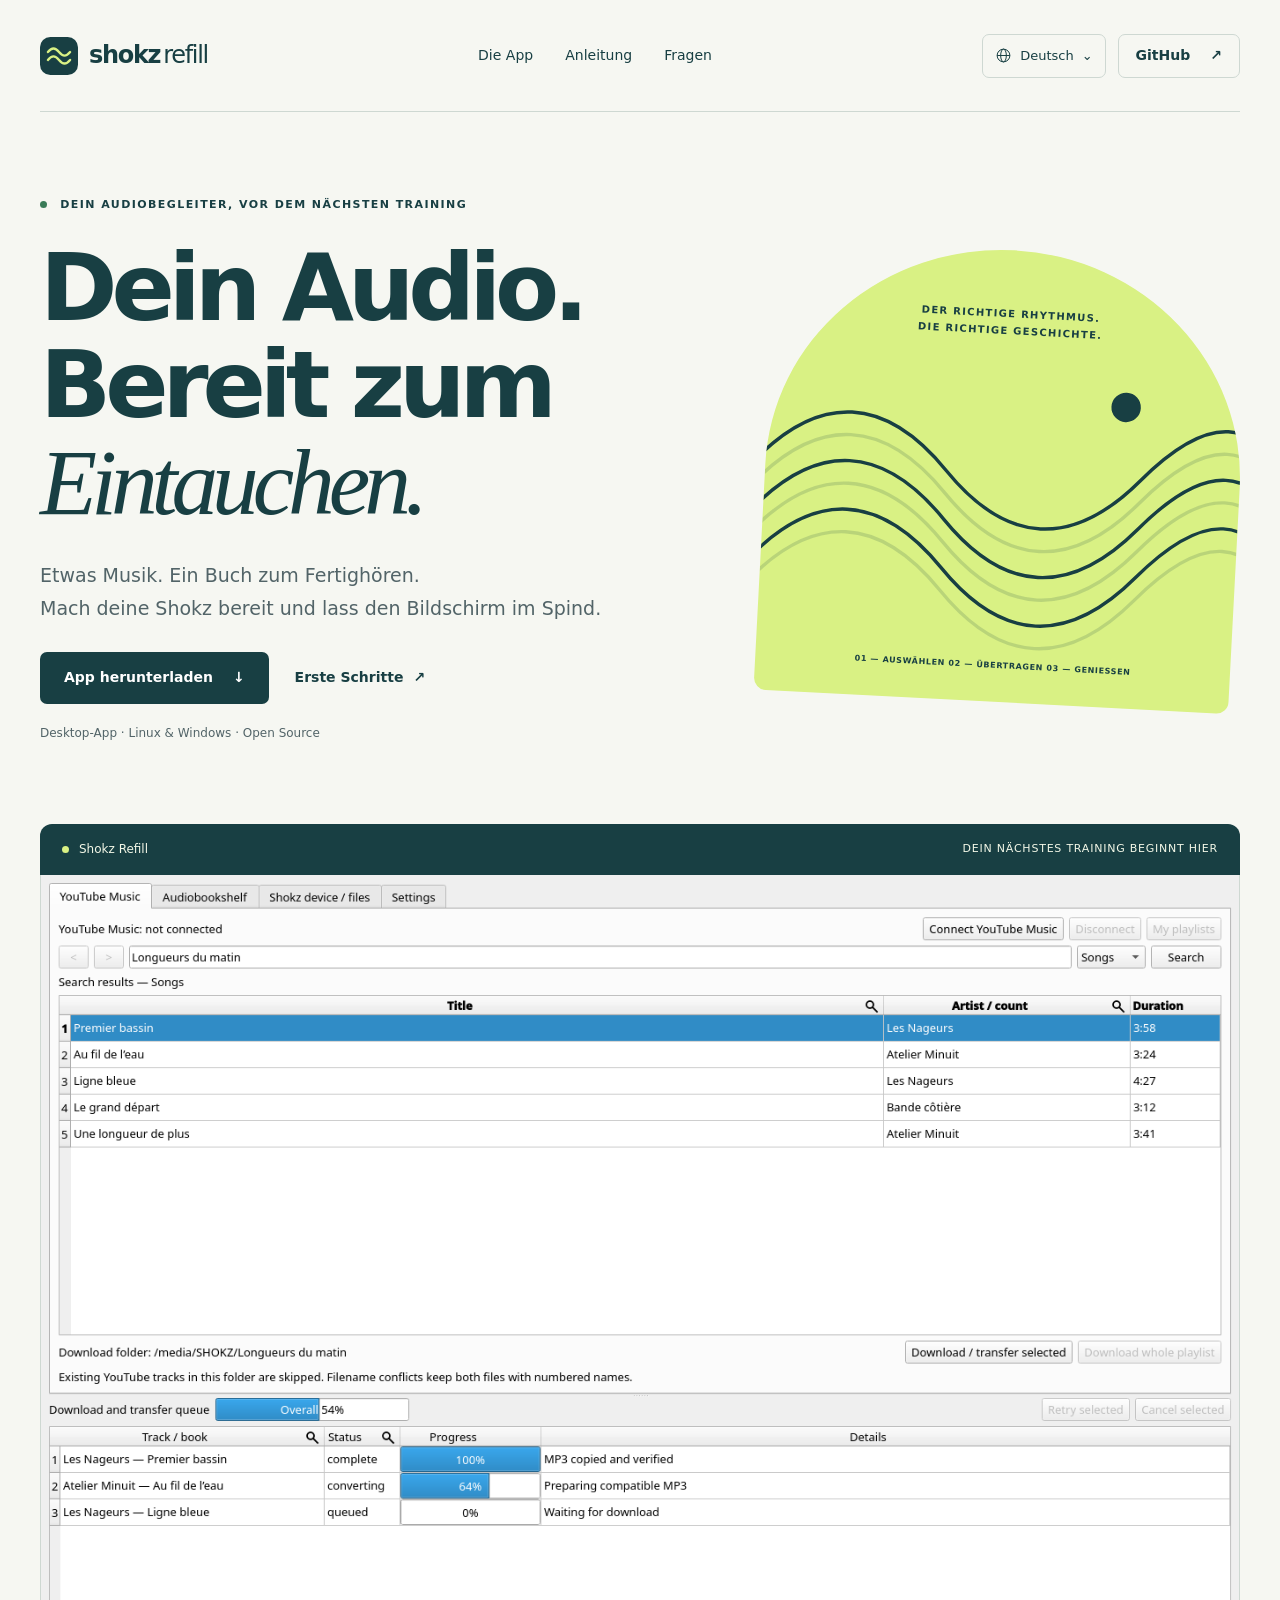
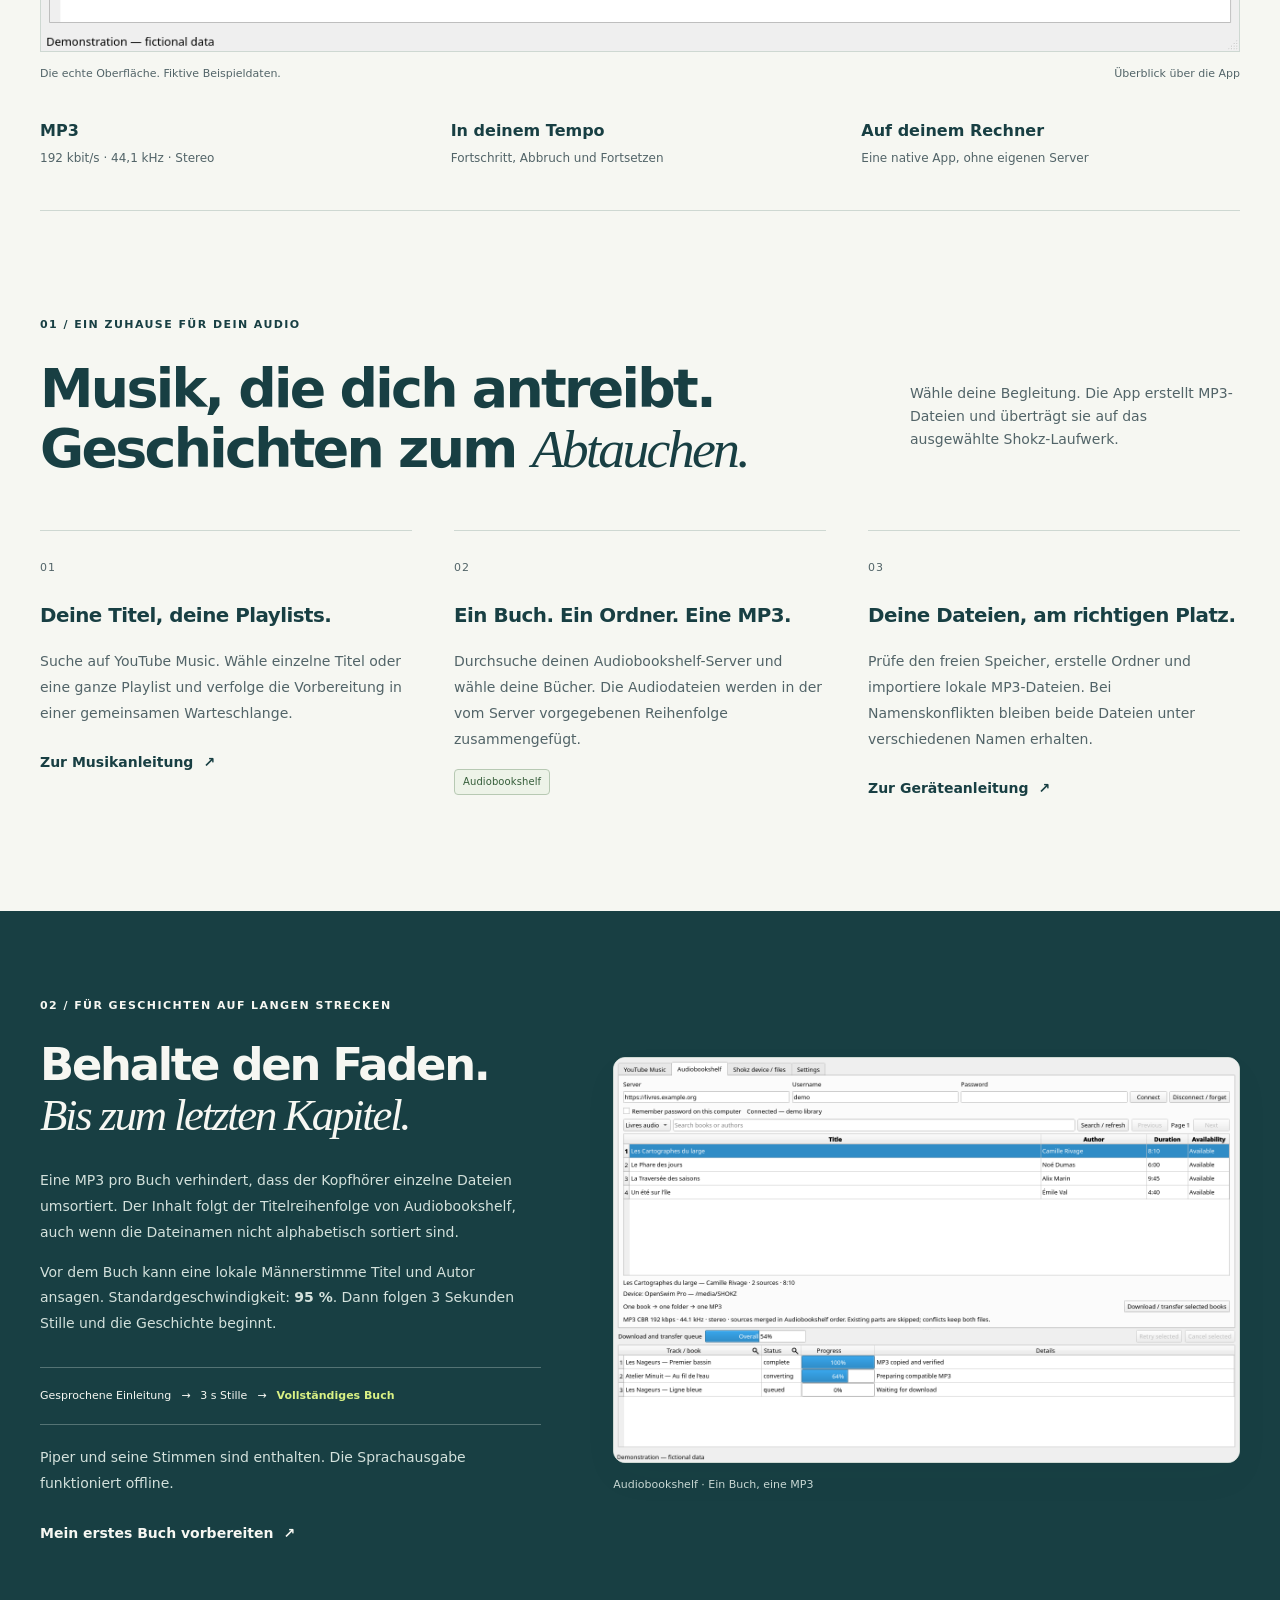
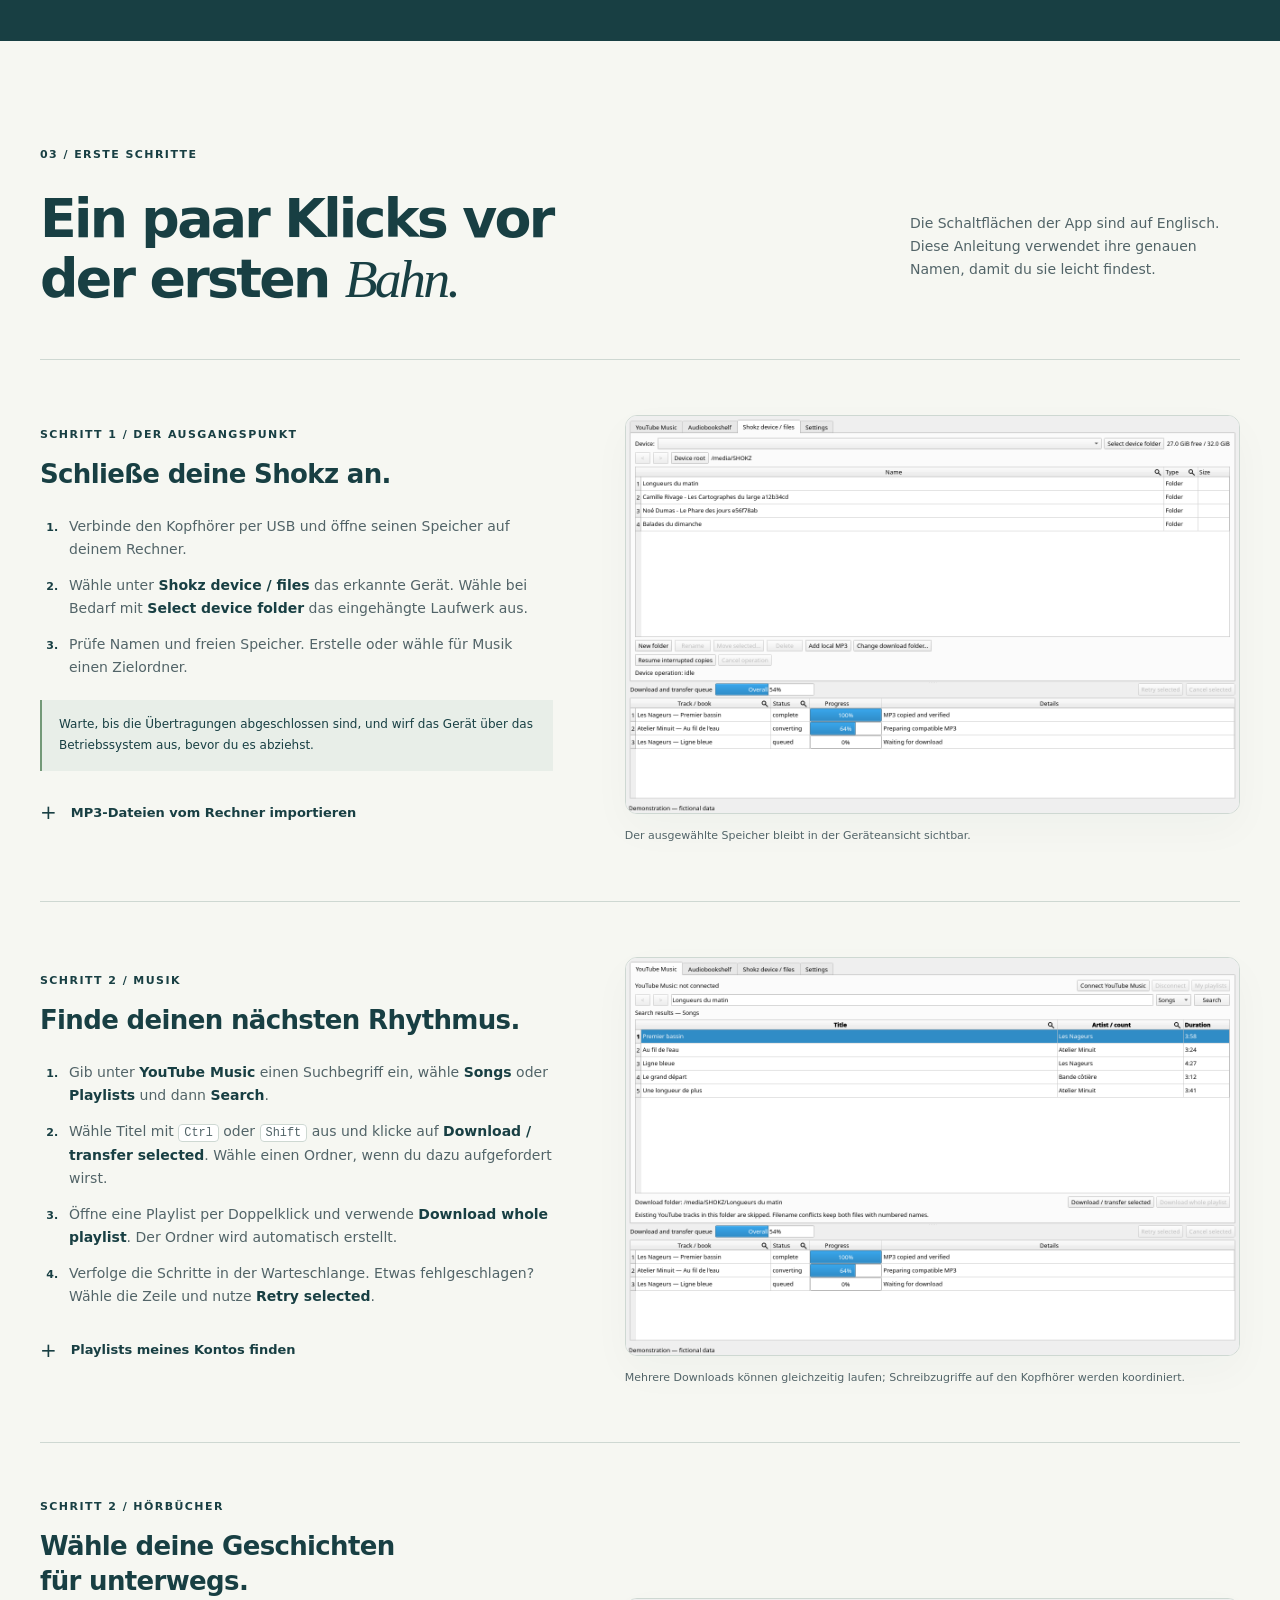
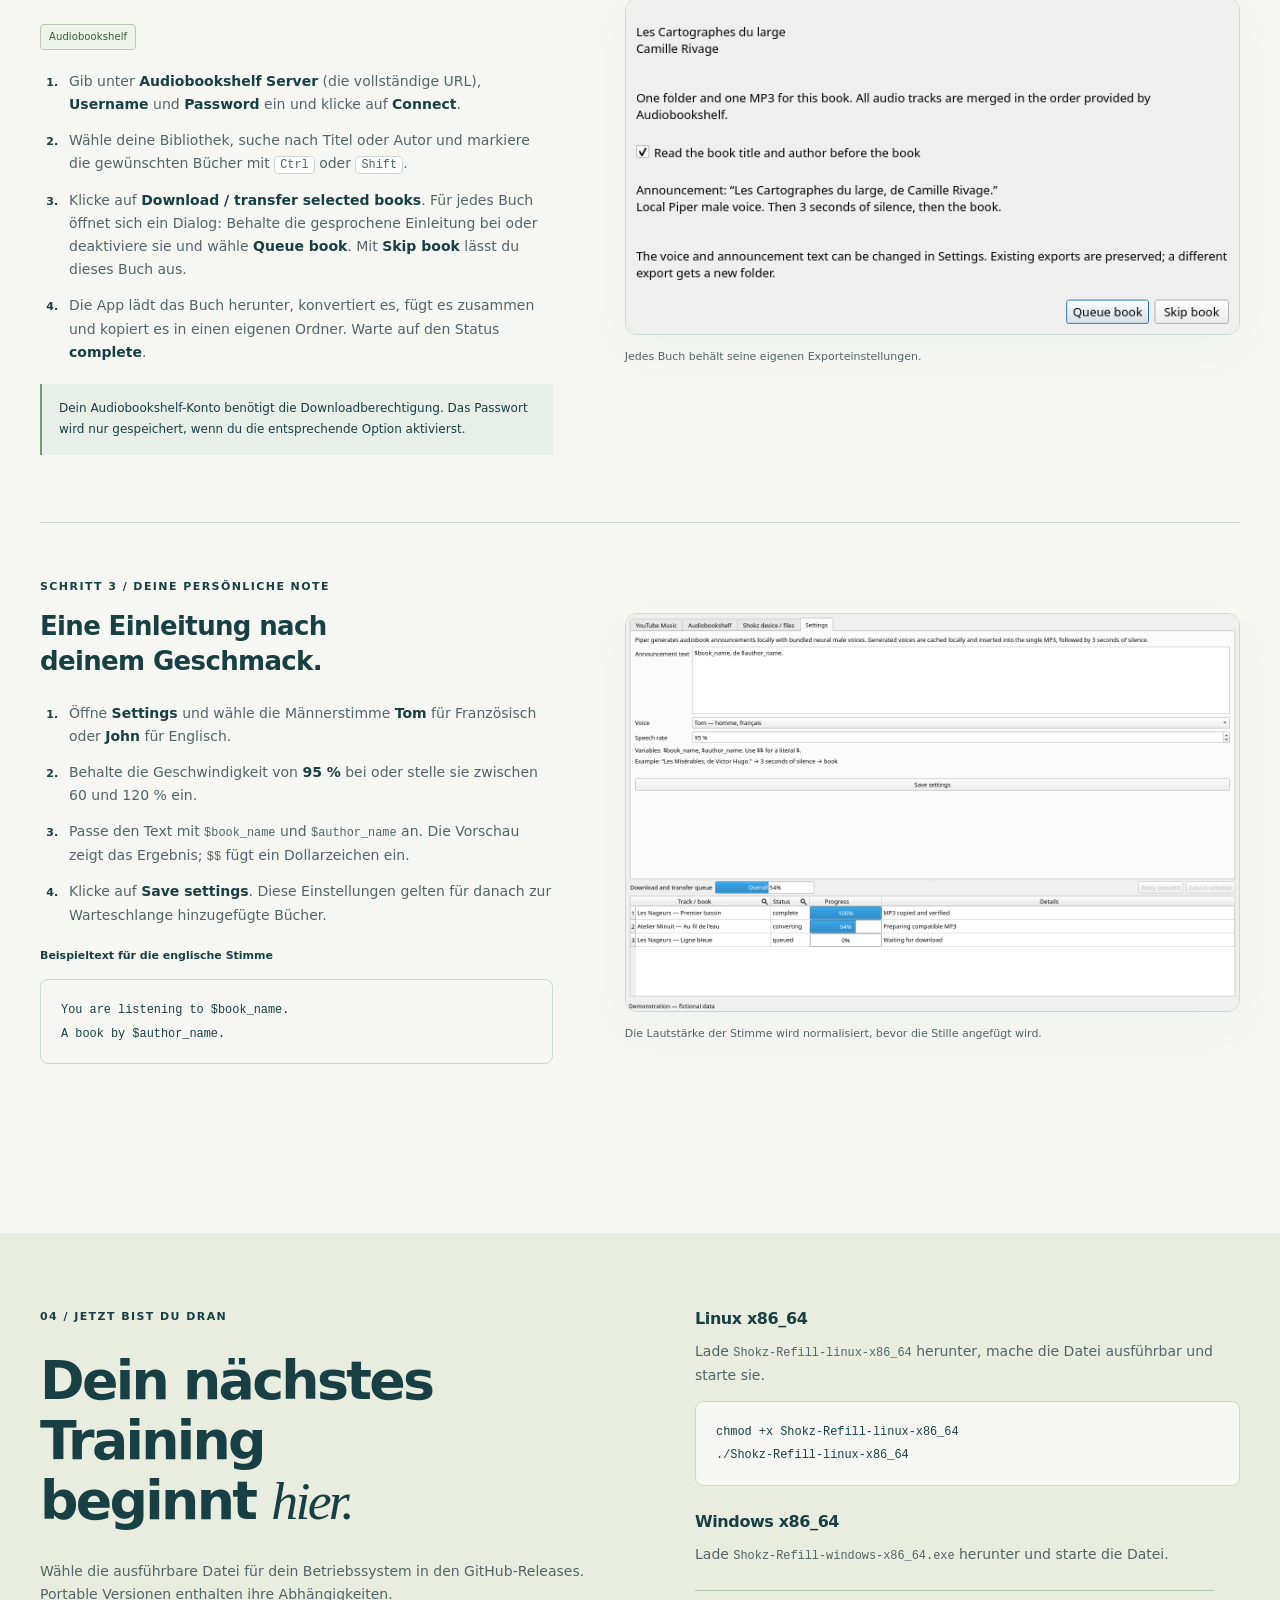
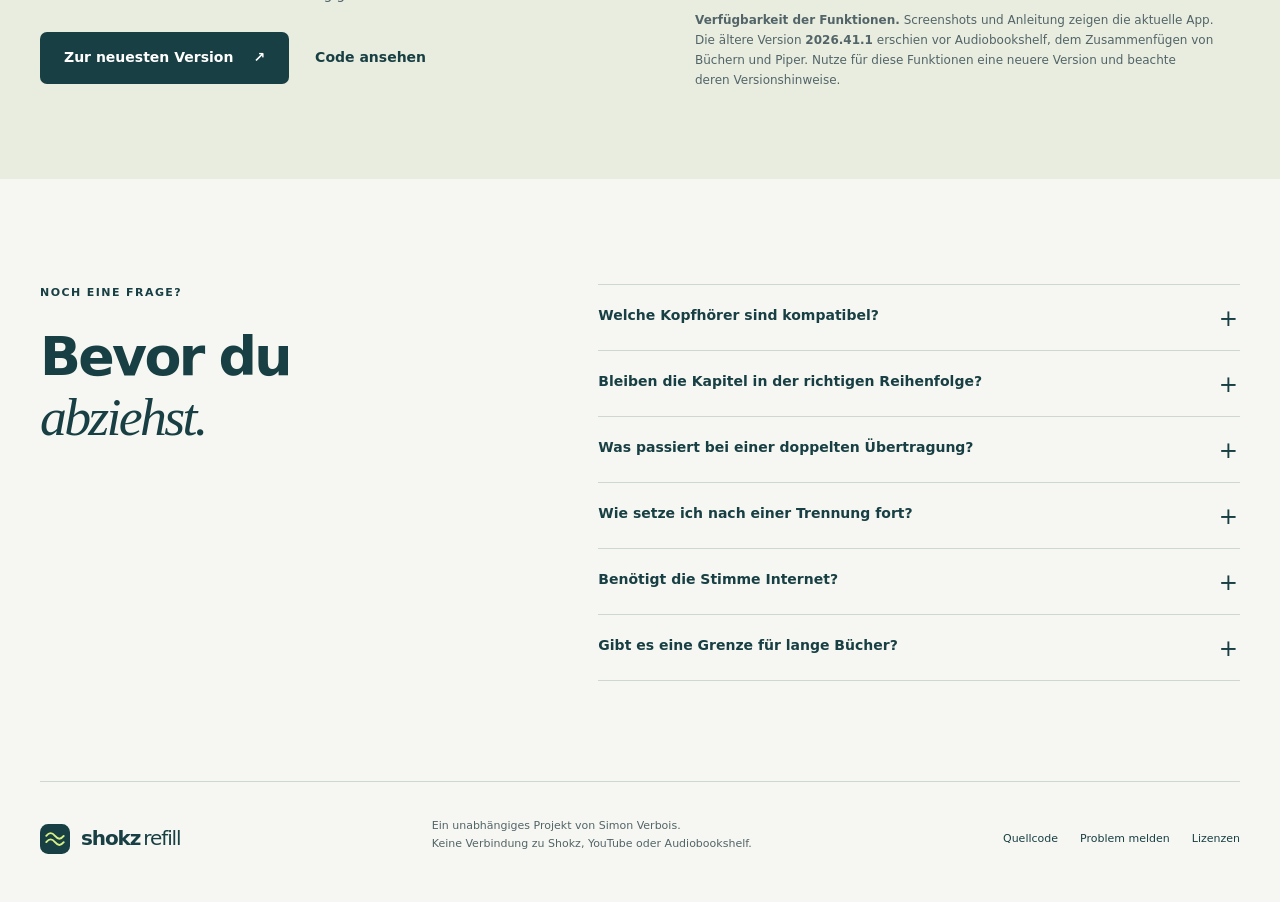
==== docs/de/index.html @ 008e25b1 "Add safe audiobook exports, offline neural speech and multilingual documentation" ====
<!doctype html>


<html lang="de">
  <head>
    <meta charset="utf-8">
    <meta name="viewport" content="width=device-width, initial-scale=1">
    <meta name="theme-color" content="#f6f7f2">
    <meta name="description" content="Bereite Musik und Hörbücher für deine Shokz vor. YouTube Music, Audiobookshelf, kompatible MP3-Dateien und geprüfte Übertragungen in einer Desktop-App für Linux und Windows.">
    <meta property="og:title" content="Shokz Refill — Dein Audio, bereit zum Eintauchen.">
    <meta property="og:description" content="Musik, Hörbücher und MP3-Übertragungen. Entdecke die App und die bebilderte Anleitung.">
    <meta property="og:type" content="website">
    <meta property="og:url" content="https://simon-verbois.github.io/shokz-filler/de/">
    <meta property="og:image" content="https://simon-verbois.github.io/shokz-filler/screenshots/music.png">
    <link rel="canonical" href="https://simon-verbois.github.io/shokz-filler/de/">
    <link rel="icon" href="../favicon.svg" type="image/svg+xml">
    <link rel="stylesheet" href="../styles.css">
    <script src="../site.js" defer></script>
    <title>Shokz Refill — Dein Audio, bereit zum Eintauchen.</title>
  <link rel="alternate" hreflang="en" href="https://simon-verbois.github.io/shokz-filler/">
<link rel="alternate" hreflang="fr" href="https://simon-verbois.github.io/shokz-filler/fr/">
<link rel="alternate" hreflang="nl" href="https://simon-verbois.github.io/shokz-filler/nl/">
<link rel="alternate" hreflang="de" href="https://simon-verbois.github.io/shokz-filler/de/">
<link rel="alternate" hreflang="es" href="https://simon-verbois.github.io/shokz-filler/es/">
<link rel="alternate" hreflang="x-default" href="https://simon-verbois.github.io/shokz-filler/">
</head>
  <body>
    <a class="skip" href="#contenu">Zum Inhalt springen</a>
    <header class="header wrap">
      <a class="brand" href="./" aria-label="Shokz Refill, Startseite"><img src="../favicon.svg" width="38" height="38" alt=""><span>shokz<span class="brand-light">refill</span></span></a>
      <nav aria-label="Hauptnavigation">
        <a href="#decouvrir">Die App</a><a href="#guide">Anleitung</a><a href="#questions">Fragen</a>
      </nav><div class="header-actions"><details class="language-picker"><summary aria-label="Sprache der Website: Deutsch"><svg viewBox="0 0 24 24" aria-hidden="true"><circle cx="12" cy="12" r="9"></circle><ellipse cx="12" cy="12" rx="4" ry="9"></ellipse><path d="M3 12h18"></path></svg><span>Deutsch</span><span aria-hidden="true">⌄</span></summary><ul><li><a href="../" lang="en" hreflang="en">English</a></li><li><a href="../fr/" lang="fr" hreflang="fr">Français</a></li><li><a href="../nl/" lang="nl" hreflang="nl">Nederlands</a></li><li><a href="../de/" lang="de" hreflang="de" aria-current="page">Deutsch</a></li><li><a href="../es/" lang="es" hreflang="es">Español</a></li></ul></details>
      <a class="button button-small button-outline" href="https://github.com/simon-verbois/shokz-filler">GitHub <span aria-hidden="true">↗</span></a>
    </div></header>
    <main id="contenu">
      <section class="hero wrap" aria-labelledby="hero-title">
        <div class="hero-copy">
          <p class="eyebrow"><span class="dot" aria-hidden="true"></span> Dein Audiobegleiter, vor dem nächsten Training</p>
          <h1 id="hero-title">Dein Audio.<br>Bereit zum <em>Eintauchen.</em></h1>
          <p class="lead">Etwas Musik. Ein Buch zum Fertighören.<br>Mach deine Shokz bereit und lass den Bildschirm im Spind.</p>
          <div class="actions">
            <a class="button button-primary" href="#telecharger">App herunterladen <span aria-hidden="true">↓</span></a><a class="text-link" href="#guide">Erste Schritte <span aria-hidden="true">↗</span></a>
          </div>
          <p class="small muted">Desktop-App · Linux &amp; Windows · Open Source</p>
        </div>
        <div class="hero-art" aria-hidden="true">
          <span class="art-label">DER RICHTIGE RHYTHMUS.<br>DIE RICHTIGE GESCHICHTE.</span>
          <svg viewbox="0 0 420 340" fill="none">
            <path class="water water-back" d="M-10 138C45 75 103 75 160 138S275 201 332 138S430 75 470 138M-10 181C45 118 103 118 160 181S275 244 332 181S430 118 470 181M-10 224C45 161 103 161 160 224S275 287 332 224S430 161 470 224"></path>
            <path class="water water-front" d="M-10 118C45 55 103 55 160 118S275 181 332 118S430 55 470 118M-10 161C45 98 103 98 160 161S275 224 332 161S430 98 470 161M-10 204C45 141 103 141 160 204S275 267 332 204S430 141 470 204"></path>
            <circle cx="316" cy="54" r="13" fill="currentColor"></circle>
          </svg>
          <span class="art-bottom">01 — AUSWÄHLEN 02 — ÜBERTRAGEN 03 — GENIESSEN</span>
        </div>
      </section>
      <div class="wrap">
        <figure class="hero-shot">
          <div class="window-heading">
            <span><i aria-hidden="true"></i> Shokz Refill</span><span>DEIN NÄCHSTES TRAINING BEGINNT HIER</span>
          </div>
          <a class="screenshot" href="../screenshots/music.png" data-preview aria-label="YouTube-Music-Screenshot vergrößern"><img src="../screenshots/music.png" width="1360" height="880" alt="Die echte Shokz-Refill-Oberfläche mit Musikergebnissen, Titelauswahl sowie Download- und Übertragungsfortschritt" fetchpriority="high"></a>
          <figcaption><span>Die echte Oberfläche. Fiktive Beispieldaten.</span><span>Überblick über die App</span></figcaption>
        </figure>
      </div>
      <div class="specs wrap" aria-label="Funktionen der Anwendung">
        <p><strong>MP3</strong><span>192 kbit/s · 44,1 kHz · Stereo</span></p>
        <p><strong>In deinem Tempo</strong><span>Fortschritt, Abbruch und Fortsetzen</span></p>
        <p><strong>Auf deinem Rechner</strong><span>Eine native App, ohne eigenen Server</span></p>
      </div>

      <section class="section wrap" id="decouvrir" aria-labelledby="discover-title">
        <div class="section-head">
          <div>
            <p class="eyebrow">01 / Ein Zuhause für dein Audio</p>
            <h2 id="discover-title">Musik, die dich antreibt.<br>Geschichten zum <em>Abtauchen.</em></h2>
          </div>
          <p>Wähle deine Begleitung. Die App erstellt MP3-Dateien und überträgt sie auf das ausgewählte Shokz-Laufwerk.</p>
        </div>
        <div class="tour-grid">
          <article>
            <span class="feature-number">01</span>
            <h3>Deine Titel, deine Playlists.</h3>
            <p>Suche auf YouTube Music. Wähle einzelne Titel oder eine ganze Playlist und verfolge die Vorbereitung in einer gemeinsamen Warteschlange.</p>
            <a class="text-link" href="#guide-musique">Zur Musikanleitung <span aria-hidden="true">↗</span></a>
          </article>
          <article>
            <span class="feature-number">02</span>
            <h3>Ein Buch. Ein Ordner. Eine MP3.</h3>
            <p>Durchsuche deinen Audiobookshelf-Server und wähle deine Bücher. Die Audiodateien werden in der vom Server vorgegebenen Reihenfolge zusammengefügt.</p>
            <span class="development-label">Audiobookshelf</span>
          </article>
          <article>
            <span class="feature-number">03</span>
            <h3>Deine Dateien, am richtigen Platz.</h3>
            <p>Prüfe den freien Speicher, erstelle Ordner und importiere lokale MP3-Dateien. Bei Namenskonflikten bleiben beide Dateien unter verschiedenen Namen erhalten.</p>
            <a class="text-link" href="#guide-appareil">Zur Geräteanleitung <span aria-hidden="true">↗</span></a>
          </article>
        </div>
      </section>

      <section class="book-section" aria-labelledby="book-title">
        <div class="wrap book-layout">
          <div>
            <p class="eyebrow">02 / Für Geschichten auf langen Strecken</p>
            <h2 id="book-title">Behalte den Faden.<br><em>Bis zum letzten Kapitel.</em></h2>
            <p>Eine MP3 pro Buch verhindert, dass der Kopfhörer einzelne Dateien umsortiert. Der Inhalt folgt der Titelreihenfolge von Audiobookshelf, auch wenn die Dateinamen nicht alphabetisch sortiert sind.</p>
            <p>Vor dem Buch kann eine lokale Männerstimme Titel und Autor ansagen. Standardgeschwindigkeit: <strong>95 %</strong>. Dann folgen 3 Sekunden Stille und die Geschichte beginnt.</p>
            <div class="book-sequence" aria-label="Reihenfolge in der fertigen Datei">
              <span>Gesprochene Einleitung</span><span aria-hidden="true">→</span><span>3 s Stille</span><span aria-hidden="true">→</span><strong>Vollständiges Buch</strong>
            </div>
            <p class="small">Piper und seine Stimmen sind enthalten. Die Sprachausgabe funktioniert offline.</p>
            <a class="text-link" href="#guide-livres">Mein erstes Buch vorbereiten <span aria-hidden="true">↗</span></a>
          </div>
          <figure>
            <a class="screenshot screenshot-framed" href="../screenshots/audiobooks.png" data-preview aria-label="Audiobookshelf-Screenshot vergrößern"><img src="../screenshots/audiobooks.png" width="1360" height="880" loading="lazy" alt="Audiobookshelf-Registerkarte mit einem fiktiven Server, einer Bibliothek und vier Büchern, davon eines ausgewählt"></a>
            <figcaption>Audiobookshelf · Ein Buch, eine MP3</figcaption>
          </figure>
        </div>
      </section>

      <section class="section wrap guide" id="guide" aria-labelledby="guide-title">
        <div class="section-head">
          <div>
            <p class="eyebrow">03 / Erste Schritte</p>
            <h2 id="guide-title">Ein paar Klicks vor<br>der ersten <em>Bahn.</em></h2>
          </div>
          <p>Die Schaltflächen der App sind auf Englisch. Diese Anleitung verwendet ihre genauen Namen, damit du sie leicht findest.</p>
        </div>
        <article class="guide-block" id="guide-appareil">
          <div class="guide-copy">
            <p class="eyebrow">Schritt 1 / Der Ausgangspunkt</p>
            <h3>Schließe deine Shokz an.</h3>
            <ol class="steps">
              <li>Verbinde den Kopfhörer per USB und öffne seinen Speicher auf deinem Rechner.</li>
              <li>Wähle unter <strong>Shokz device / files</strong> das erkannte Gerät. Wähle bei Bedarf mit <strong>Select device folder</strong> das eingehängte Laufwerk aus.</li>
              <li>Prüfe Namen und freien Speicher. Erstelle oder wähle für Musik einen Zielordner.</li>
            </ol>
            <p class="tip">Warte, bis die Übertragungen abgeschlossen sind, und wirf das Gerät über das Betriebssystem aus, bevor du es abziehst.</p>
            <details>
              <summary>MP3-Dateien vom Rechner importieren</summary>
              <p>Öffne den gewünschten Ordner in der Geräteansicht, klicke auf <strong>Add local MP3</strong> und wähle deine Dateien. Die App kopiert sie ohne erneute Kodierung: Qualität und Metadaten bleiben unverändert. Mit <strong>New folder</strong> erstellst du einen Ordner und mit <strong>Move selected…</strong> ordnest du Dateien, die bereits auf dem Kopfhörer liegen.</p>
            </details>
          </div>
          <figure>
            <a class="screenshot screenshot-framed" href="../screenshots/device.png" data-preview aria-label="Geräte-Screenshot vergrößern"><img src="../screenshots/device.png" width="1360" height="880" loading="lazy" alt="Shokz-Dateibrowser mit ausgewähltem Laufwerk, freiem Speicher und mehreren Musik- und Hörbuchordnern"></a>
            <figcaption>Der ausgewählte Speicher bleibt in der Geräteansicht sichtbar.</figcaption>
          </figure>
        </article>
        <article class="guide-block" id="guide-musique">
          <div class="guide-copy">
            <p class="eyebrow">Schritt 2 / Musik</p>
            <h3>Finde deinen nächsten Rhythmus.</h3>
            <ol class="steps">
              <li>Gib unter <strong>YouTube Music</strong> einen Suchbegriff ein, wähle <strong>Songs</strong> oder <strong>Playlists</strong> und dann <strong>Search</strong>.</li>
              <li>Wähle Titel mit <kbd>Ctrl</kbd> oder <kbd>Shift</kbd> aus und klicke auf <strong>Download / transfer selected</strong>. Wähle einen Ordner, wenn du dazu aufgefordert wirst.</li>
              <li>Öffne eine Playlist per Doppelklick und verwende <strong>Download whole playlist</strong>. Der Ordner wird automatisch erstellt.</li>
              <li>Verfolge die Schritte in der Warteschlange. Etwas fehlgeschlagen? Wähle die Zeile und nutze <strong>Retry selected</strong>.</li>
            </ol>
            <details>
              <summary>Playlists meines Kontos finden</summary>
              <p>Klicke auf <strong>Connect YouTube Music</strong> und folge dem Dialog, um die Header einer <code>/browse</code>-Anfrage aus deiner Sitzung auf music.youtube.com zu importieren. Nutze danach <strong>My playlists</strong>. Die öffentliche Suche funktioniert ohne Anmeldung.</p>
            </details>
          </div>
          <figure>
            <a class="screenshot screenshot-framed" href="../screenshots/music.png" data-preview aria-label="Musikergebnisse vergrößern"><img src="../screenshots/music.png" width="1360" height="880" loading="lazy" alt="Fiktive Musiktitel und eine Warteschlange mit abgeschlossener Übertragung, laufender Konvertierung und wartendem Titel"></a>
            <figcaption>Mehrere Downloads können gleichzeitig laufen; Schreibzugriffe auf den Kopfhörer werden koordiniert.</figcaption>
          </figure>
        </article>
        <article class="guide-block" id="guide-livres">
          <div class="guide-copy">
            <p class="eyebrow">Schritt 2 / Hörbücher</p>
            <h3>Wähle deine Geschichten für unterwegs.</h3>
            <span class="development-label">Audiobookshelf</span>
            <ol class="steps">
              <li>Gib unter <strong>Audiobookshelf</strong> <strong>Server</strong> (die vollständige URL), <strong>Username</strong> und <strong>Password</strong> ein und klicke auf <strong>Connect</strong>.</li>
              <li>Wähle deine Bibliothek, suche nach Titel oder Autor und markiere die gewünschten Bücher mit <kbd>Ctrl</kbd> oder <kbd>Shift</kbd>.</li>
              <li>Klicke auf <strong>Download / transfer selected books</strong>. Für jedes Buch öffnet sich ein Dialog: Behalte die gesprochene Einleitung bei oder deaktiviere sie und wähle <strong>Queue book</strong>. Mit <strong>Skip book</strong> lässt du dieses Buch aus.</li>
              <li>Die App lädt das Buch herunter, konvertiert es, fügt es zusammen und kopiert es in einen eigenen Ordner. Warte auf den Status <strong>complete</strong>.</li>
            </ol>
            <p class="tip">Dein Audiobookshelf-Konto benötigt die Downloadberechtigung. Das Passwort wird nur gespeichert, wenn du die entsprechende Option aktivierst.</p>
          </div>
          <figure>
            <a class="screenshot screenshot-framed" href="../screenshots/book-export.png" data-preview aria-label="Buchexport-Optionen vergrößern"><img src="../screenshots/book-export.png" width="660" height="360" loading="lazy" alt="Exportdialog mit aktivierter Ansage von Titel und Autor, gesprochenem Text, drei Sekunden Stille und den Schaltflächen Queue book und Skip book"></a>
            <figcaption>Jedes Buch behält seine eigenen Exporteinstellungen.</figcaption>
          </figure>
        </article>
        <article class="guide-block" id="guide-voix">
          <div class="guide-copy">
            <p class="eyebrow">Schritt 3 / Deine persönliche Note</p>
            <h3>Eine Einleitung nach deinem Geschmack.</h3>
            <ol class="steps">
              <li>Öffne <strong>Settings</strong> und wähle die Männerstimme <strong>Tom</strong> für Französisch oder <strong>John</strong> für Englisch.</li>
              <li>Behalte die Geschwindigkeit von <strong>95 %</strong> bei oder stelle sie zwischen 60 und 120 % ein.</li>
              <li>Passe den Text mit <code>$book_name</code> und <code>$author_name</code> an. Die Vorschau zeigt das Ergebnis; <code>$$</code> fügt ein Dollarzeichen ein.</li>
              <li>Klicke auf <strong>Save settings</strong>. Diese Einstellungen gelten für danach zur Warteschlange hinzugefügte Bücher.</li>
            </ol>
            <p class="template-label">Beispieltext für die englische Stimme</p>
            <pre><code>You are listening to $book_name.
A book by $author_name.</code></pre>
          </div>
          <figure>
            <a class="screenshot screenshot-framed" href="../screenshots/settings.png" data-preview aria-label="Spracheinstellungen vergrößern"><img src="../screenshots/settings.png" width="1360" height="880" loading="lazy" alt="Echte Piper-Spracheinstellungen mit der französischen Männerstimme Tom, 95 % Geschwindigkeit und Textvorschau mit Variablen"></a>
            <figcaption>Die Lautstärke der Stimme wird normalisiert, bevor die Stille angefügt wird.</figcaption>
          </figure>
        </article>
      </section>

      <section class="download-section" id="telecharger" aria-labelledby="download-title">
        <div class="wrap download-layout">
          <div>
            <p class="eyebrow">04 / Jetzt bist du dran</p>
            <h2 id="download-title">Dein nächstes Training<br>beginnt <em>hier.</em></h2>
            <p>Wähle die ausführbare Datei für dein Betriebssystem in den GitHub-Releases. Portable Versionen enthalten ihre Abhängigkeiten.</p>
            <div class="actions">
              <a class="button button-primary" href="https://github.com/simon-verbois/shokz-filler/releases/latest">Zur neuesten Version <span aria-hidden="true">↗</span></a><a class="text-link" href="https://github.com/simon-verbois/shokz-filler">Code ansehen</a>
            </div>
          </div>
          <div class="download-details">
            <h3>Linux x86_64</h3>
            <p>Lade <code>Shokz-Refill-linux-x86_64</code> herunter, mache die Datei ausführbar und starte sie.</p>
            <pre><code>chmod +x Shokz-Refill-linux-x86_64
./Shokz-Refill-linux-x86_64</code></pre>
            <h3>Windows x86_64</h3>
            <p>Lade <code>Shokz-Refill-windows-x86_64.exe</code> herunter und starte die Datei.</p>
            <p class="release-note"><strong>Verfügbarkeit der Funktionen.</strong> Screenshots und Anleitung zeigen die aktuelle App. Die ältere Version <strong>2026.41.1</strong> erschien vor Audiobookshelf, dem Zusammenfügen von Büchern und Piper. Nutze für diese Funktionen eine neuere Version und beachte deren Versionshinweise.</p>
          </div>
        </div>
      </section>

      <section class="section wrap faq" id="questions" aria-labelledby="faq-title">
        <div>
          <p class="eyebrow">Noch eine Frage?</p>
          <h2 id="faq-title">Bevor du<br><em>abziehst.</em></h2>
        </div>
        <div class="faq-list">
          <details>
            <summary>Welche Kopfhörer sind kompatibel?</summary>
            <p>Die App richtet sich an Shokz-Kopfhörer mit USB-MP3-Speicher, darunter OpenSwim Pro. Wird ein Laufwerksname nicht erkannt, wähle den Ordner manuell aus. Das Wiedergabeverhalten hängt von Modell und Firmware ab.</p>
          </details>
          <details>
            <summary>Bleiben die Kapitel in der richtigen Reihenfolge?</summary>
            <p>Bei Audiobookshelf-Exporten werden die Titel in der vom Server vorgegebenen Reihenfolge zusammengefügt. Der Kopfhörer kann Kapitel innerhalb dieser einen MP3 daher nicht umsortieren. Die App garantiert keine Wiedergabereihenfolge für getrennte Titel oder Bücher.</p>
          </details>
          <details>
            <summary>Was passiert bei einer doppelten Übertragung?</summary>
            <p>Erkannte identische Exporte werden übersprungen. Nicht identifizierte Dateien und Namenskonflikte bleiben erhalten. Eine neue Buchversion, etwa mit anderer Einleitung, erhält einen neuen nummerierten Ordner.</p>
          </details>
          <details>
            <summary>Wie setze ich nach einer Trennung fort?</summary>
            <p>Verbinde dasselbe Gerät erneut und wähle es aus. Nutze <strong>Retry selected</strong> für einen Warteschlangeneintrag oder <strong>Resume interrupted copies</strong> für unterbrochene Kopiervorgänge. Die App prüft Teildateien vor dem Fortsetzen und die Integrität vor dem Fertigstellen.</p>
          </details>
          <details>
            <summary>Benötigt die Stimme Internet?</summary>
            <p>Nein. Piper und die Stimmmodelle sind in den aktuellen portablen Versionen enthalten. Die Ansage wird lokal erzeugt. Für Mediendownloads ist Zugriff auf YouTube Music oder deinen Audiobookshelf-Server nötig.</p>
          </details>
          <details>
            <summary>Gibt es eine Grenze für lange Bücher?</summary>
            <p>Exporte, die die vorsichtige MP3-Grenze von 4 GiB pro Datei überschreiten würden, werden abgelehnt. Plane auch Platz auf deinem Rechner für Quell- und Zwischendateien ein.</p>
          </details>
        </div>
      </section>
    </main>
    <footer class="footer wrap">
      <a class="brand" href="./"><img src="../favicon.svg" width="30" height="30" alt=""><span>shokz<span class="brand-light">refill</span></span></a>
      <p>Ein unabhängiges Projekt von Simon Verbois.<br>Keine Verbindung zu Shokz, YouTube oder Audiobookshelf.</p>
      <div>
        <a href="https://github.com/simon-verbois/shokz-filler">Quellcode</a><a href="https://github.com/simon-verbois/shokz-filler/issues">Problem melden</a><a href="https://github.com/simon-verbois/shokz-filler/blob/main/THIRD_PARTY_NOTICES.md">Lizenzen</a>
      </div>
    </footer>
    <dialog class="lightbox" aria-label="Vergrößerter Screenshot">
      <form method="dialog">
        <button class="button button-small" aria-label="Vergrößerten Screenshot schließen">Schließen <span aria-hidden="true">×</span></button>
      </form>
      <img src="../screenshots/music.png" width="1360" height="880" alt="">
      <p class="lightbox-caption"></p>
    </dialog>
  </body>
</html>
---- docs/styles.css ----
:root {
  --paper: #f6f7f2;
  --ink: #183f43;
  --muted: #526468;
  --line: #ced8d2;
  --accent: #d9f184;
  --white: #fff;
  --soft: #e8eee8;
  --radius: 12px;
  --font:
    Inter, ui-sans-serif, system-ui, -apple-system, BlinkMacSystemFont,
    "Segoe UI", sans-serif;
  color-scheme: light;
  font-family: var(--font);
  color: var(--ink);
  background: var(--paper);
  font-synthesis: none;
}
* {
  box-sizing: border-box;
}
html {
  scroll-behavior: smooth;
  scroll-padding-top: 30px;
}
body {
  margin: 0;
  font-size: 16px;
  line-height: 1.65;
}
a {
  color: inherit;
  text-underline-offset: 5px;
}
button,
a,
summary {
  touch-action: manipulation;
}
a,
button,
summary {
  transition:
    background-color 0.18s,
    color 0.18s,
    border-color 0.18s;
}
button,
summary {
  cursor: pointer;
}
a:focus-visible,
button:focus-visible,
summary:focus-visible {
  outline: 3px solid #227a86;
  outline-offset: 5px;
}
img {
  display: block;
  max-width: 100%;
  height: auto;
}
figure {
  margin: 0;
}
h1,
h2,
h3,
p {
  margin-top: 0;
}
h1,
h2,
h3 {
  text-wrap: balance;
}
p {
  max-width: 68ch;
}
h1 {
  font-size: clamp(3.9rem, 7.3vw, 6.8rem);
  line-height: 1.04;
  letter-spacing: -0.065em;
  font-weight: 600;
  margin-bottom: 28px;
}
h2 {
  font-size: clamp(2.2rem, 4.2vw, 3.75rem);
  line-height: 1.12;
  letter-spacing: -0.05em;
  font-weight: 550;
  margin-bottom: 28px;
}
h3 {
  font-size: 1.24rem;
  line-height: 1.35;
  letter-spacing: -0.025em;
}
em {
  font-family: Georgia, "Times New Roman", serif;
  font-weight: 400;
}
code {
  font-family: ui-monospace, SFMono-Regular, Consolas, monospace;
  font-size: 0.85em;
  overflow-wrap: anywhere;
}
pre {
  white-space: pre-wrap;
  overflow-wrap: anywhere;
  border: 1px solid var(--line);
  padding: 18px 20px;
  background: var(--paper);
  border-radius: 8px;
  font-size: 14px;
  line-height: 1.7;
}
kbd {
  font-size: 0.85em;
  border: 1px solid var(--line);
  border-radius: 4px;
  padding: 1px 5px;
  background: var(--white);
}
.wrap {
  width: min(1200px, calc(100% - 80px));
  margin-inline: auto;
}
.skip {
  position: absolute;
  left: 20px;
  top: -100px;
  z-index: 10;
  padding: 12px 20px;
  background: var(--ink);
  color: var(--white);
}
.skip:focus {
  top: 12px;
}
.header {
  display: flex;
  align-items: center;
  justify-content: space-between;
  gap: 24px;
  min-height: 112px;
  border-bottom: 1px solid var(--line);
}
.brand {
  display: inline-flex;
  align-items: center;
  gap: 11px;
  text-decoration: none;
  font-size: 24px;
  letter-spacing: -0.055em;
  font-weight: 700;
  white-space: nowrap;
}
.brand-light {
  font-weight: 400;
  margin-left: 3px;
}
.header nav {
  display: flex;
  gap: 32px;
  font-size: 14px;
}
.header nav a {
  text-decoration: none;
}
.header nav a:hover,
.text-link:hover,
.footer a:hover {
  color: #276c73;
  text-decoration: underline;
}
.button {
  display: inline-flex;
  align-items: center;
  justify-content: center;
  gap: 20px;
  min-height: 52px;
  padding: 13px 23px;
  border: 1px solid transparent;
  border-radius: 7px;
  text-decoration: none;
  font-family: inherit;
  font-size: 14px;
  font-weight: 650;
  line-height: 1.4;
}
.button-primary {
  background: var(--ink);
  color: var(--white);
}
.button-primary:hover {
  background: #2b5d61;
}
.button-outline {
  border-color: var(--line);
  background: transparent;
}
.button-outline:hover {
  background: var(--soft);
  border-color: var(--ink);
}
.button-small {
  min-height: 44px;
  padding: 10px 17px;
}
.eyebrow {
  text-transform: uppercase;
  font-size: 11px;
  letter-spacing: 0.13em;
  font-weight: 700;
  line-height: 1.7;
  margin-bottom: 24px;
}
.dot {
  display: inline-block;
  width: 7px;
  height: 7px;
  border-radius: 50%;
  background: #3a7c58;
  margin-right: 8px;
}
.hero {
  display: grid;
  grid-template-columns: 1.4fr 1fr;
  gap: 60px;
  align-items: center;
  padding-top: 84px;
  padding-bottom: 68px;
}
.lead {
  font-size: 19px;
  line-height: 1.7;
  color: var(--muted);
  margin-bottom: 28px;
}
.actions {
  display: flex;
  align-items: center;
  gap: 26px;
  flex-wrap: wrap;
  margin: 26px 0 20px;
}
.text-link {
  font-size: 14px;
  text-decoration: none;
  font-weight: 600;
}
.text-link span {
  margin-left: 10px;
}
.small {
  font-size: 12px;
}
.muted {
  color: var(--muted);
}
.hero-art {
  color: var(--ink);
  background: var(--accent);
  aspect-ratio: 1.05;
  border-radius: 50% 50% 12px 12px;
  position: relative;
  display: flex;
  flex-direction: column;
  justify-content: space-between;
  padding: 55px 25px 30px;
  text-align: center;
  overflow: hidden;
  transform: rotate(3deg);
}
.art-label,
.art-bottom {
  z-index: 1;
  font-size: 10px;
  letter-spacing: 0.13em;
  font-weight: 650;
  line-height: 1.7;
}
.art-bottom {
  font-size: 8px;
  letter-spacing: 0.08em;
}
.hero-art svg {
  position: absolute;
  width: 100%;
  height: auto;
  inset: 20% 0 0;
}
.water {
  stroke: currentColor;
  stroke-width: 3;
}
.water-back {
  opacity: 0.16;
}
.window-heading {
  display: flex;
  align-items: center;
  justify-content: space-between;
  padding: 16px 22px;
  background: var(--ink);
  color: #f2f7e7;
  border-radius: var(--radius) var(--radius) 0 0;
  font-size: 11px;
  letter-spacing: 0.07em;
}
.window-heading span:first-child {
  display: flex;
  gap: 10px;
  align-items: center;
  font-size: 12px;
  letter-spacing: 0;
}
.window-heading i {
  width: 7px;
  height: 7px;
  border-radius: 50%;
  background: var(--accent);
}
.hero-shot > .screenshot {
  border: 1px solid var(--line);
  border-top: 0;
}
.screenshot {
  display: block;
  overflow: hidden;
  cursor: zoom-in;
}
.screenshot:hover {
  box-shadow: 0 0 0 3px #9db8af;
}
.screenshot-framed {
  border: 1px solid var(--line);
  border-radius: var(--radius);
  background: var(--white);
  box-shadow: 0 15px 40px #183f4308;
}
.hero-shot img {
  width: 100%;
}
figcaption {
  font-size: 11px;
  color: var(--muted);
  line-height: 1.7;
  margin-top: 13px;
}
.hero-shot figcaption {
  display: flex;
  justify-content: space-between;
  gap: 20px;
}
.specs {
  display: grid;
  grid-template-columns: repeat(3, 1fr);
  gap: 32px;
  padding: 35px 0 42px;
  border-bottom: 1px solid var(--line);
}
.specs p {
  margin: 0;
  display: flex;
  flex-direction: column;
  gap: 4px;
}
.specs strong {
  font-size: 16px;
  font-weight: 600;
}
.specs span {
  color: var(--muted);
  font-size: 12px;
}
.section {
  padding-top: 105px;
  padding-bottom: 100px;
}
.section-head {
  display: flex;
  justify-content: space-between;
  align-items: flex-end;
  gap: 60px;
  margin-bottom: 50px;
}
.section-head > p {
  max-width: 330px;
  color: var(--muted);
  font-size: 14px;
  margin-bottom: 28px;
}
.section-head h2 {
  margin-bottom: 0;
}
.tour-grid {
  display: grid;
  grid-template-columns: repeat(3, 1fr);
  gap: 42px;
}
.tour-grid article {
  border-top: 1px solid var(--line);
  padding-top: 22px;
}
.tour-grid p {
  font-size: 14px;
  color: var(--muted);
  line-height: 1.85;
}
.feature-number {
  display: inline-block;
  font-size: 11px;
  letter-spacing: 0.1em;
  margin-bottom: 26px;
  color: var(--muted);
}
.development-label {
  display: inline-block;
  border: 1px solid #b7c9b3;
  border-radius: 4px;
  padding: 4px 8px;
  font-size: 10px;
  letter-spacing: 0.01em;
  color: #355d39;
  background: #edf3e8;
  line-height: 1.6;
}
.book-section {
  background: var(--ink);
  color: var(--paper);
  padding: 86px 0;
}
.book-layout {
  display: grid;
  grid-template-columns: 1fr 1.25fr;
  gap: 72px;
  align-items: center;
}
.book-layout p:not(.eyebrow) {
  color: #d3e1dc;
  font-size: 14px;
  line-height: 1.85;
}
.book-layout h2 {
  font-size: clamp(2.1rem, 3.5vw, 3rem);
}
.book-layout figure {
  min-width: 0;
}
.book-layout figcaption {
  color: #c8d7d3;
}
.book-layout .text-link:hover {
  color: var(--accent);
}
.book-sequence {
  display: flex;
  flex-wrap: wrap;
  gap: 10px;
  align-items: center;
  border-top: 1px solid #547374;
  border-bottom: 1px solid #547374;
  padding: 19px 0;
  margin: 30px 0 20px;
  font-size: 11px;
}
.book-sequence strong {
  color: var(--accent);
}
.guide-block {
  scroll-margin-top: 25px;
  display: grid;
  grid-template-columns: 1fr 1.2fr;
  gap: 72px;
  align-items: center;
  border-top: 1px solid var(--line);
  padding: 55px 0;
}
.guide-block h3 {
  font-size: 26px;
  margin-bottom: 23px;
}
.guide-block .eyebrow {
  margin-bottom: 12px;
}
.steps {
  padding-left: 22px;
  margin: 20px 0;
  color: var(--muted);
  font-size: 14px;
}
.steps li {
  padding-left: 7px;
  margin-bottom: 13px;
}
.steps li::marker {
  font-size: 11px;
  color: var(--ink);
  font-weight: 650;
}
.steps strong {
  color: var(--ink);
  font-weight: 600;
}
.tip {
  font-size: 12px;
  line-height: 1.8;
  background: var(--soft);
  padding: 14px 17px;
  border-left: 2px solid #739978;
}
.template-label {
  font-size: 11px;
  font-weight: 600;
  margin-bottom: 9px;
}
.guide-block details {
  font-size: 12px;
  margin-top: 20px;
}
.guide-block summary {
  font-size: 13px;
  font-weight: 600;
  min-height: 44px;
  display: flex;
  align-items: center;
  gap: 14px;
}
.guide-block summary::before {
  content: "+";
  font-size: 20px;
  font-weight: 400;
}
.guide-block details[open] summary::before {
  content: "−";
}
.download-section {
  background: #e9eddf;
  padding: 75px 0;
}
.download-layout {
  display: grid;
  grid-template-columns: 1fr 1fr;
  gap: 110px;
  align-items: start;
}
.download-layout > div > p:not(.eyebrow) {
  color: var(--muted);
  font-size: 14px;
}
.download-details h3 {
  font-size: 16px;
  margin-bottom: 10px;
}
.download-details p {
  font-size: 13px;
}
.download-details h3:not(:first-child) {
  margin-top: 25px;
}
.release-note {
  border-top: 1px solid #b9c6b0;
  padding-top: 20px;
  margin-top: 24px;
  font-size: 12px !important;
}
.faq {
  display: grid;
  grid-template-columns: 1fr 1.4fr;
  gap: 100px;
}
.faq-list details {
  border-top: 1px solid var(--line);
}
.faq-list details:last-child {
  border-bottom: 1px solid var(--line);
}
.faq-list summary {
  list-style: none;
  min-height: 65px;
  padding: 19px 30px 19px 0;
  position: relative;
  font-size: 14px;
  font-weight: 550;
}
.faq-list summary::-webkit-details-marker {
  display: none;
}
.faq-list summary::after {
  position: absolute;
  right: 2px;
  top: 15px;
  content: "+";
  font-size: 23px;
  font-weight: 350;
}
.faq-list details[open] summary::after {
  content: "−";
}
.faq-list p {
  font-size: 13px;
  color: var(--muted);
  padding-right: 15px;
  padding-bottom: 15px;
  line-height: 1.85;
}
.footer {
  border-top: 1px solid var(--line);
  padding-top: 35px;
  padding-bottom: 40px;
  display: flex;
  align-items: flex-start;
  justify-content: space-between;
  gap: 30px;
}
.footer .brand {
  font-size: 20px;
}
.footer p {
  font-size: 11px;
  color: var(--muted);
}
.footer > div {
  display: flex;
  gap: 22px;
  flex-wrap: wrap;
  font-size: 11px;
}
.footer > div a {
  text-decoration: none;
}
.lightbox {
  width: min(1450px, 96vw);
  max-height: 95dvh;
  padding: 12px 18px;
  border: 1px solid var(--line);
  border-radius: 12px;
  background: var(--paper);
  color: var(--ink);
  overscroll-behavior: contain;
}
.lightbox::backdrop {
  background: #10272ade;
}
.lightbox form {
  display: flex;
  justify-content: flex-end;
  margin-bottom: 12px;
}
.lightbox button {
  background: var(--ink);
  color: white;
}
.lightbox img {
  max-height: 76dvh;
  width: auto;
  margin-inline: auto;
  object-fit: contain;
}
.lightbox-caption {
  font-size: 12px;
  margin: 12px 0 5px;
  max-width: none;
  text-align: center;
}
body:has(.lightbox[open]) {
  overflow: hidden;
}
@media (min-width: 1500px) {
  .wrap {
    width: min(1280px, calc(100% - 120px));
  }
}
@media (max-width: 1000px) {
  .wrap {
    width: calc(100% - 48px);
  }
  .header nav {
    gap: 20px;
  }
  .hero {
    gap: 30px;
    padding-top: 60px;
  }
  .hero-art {
    padding-top: 38px;
    aspect-ratio: 0.9;
  }
  .hero .eyebrow {
    font-size: 9px;
  }
  .art-bottom {
    font-size: 7px;
  }
  .section {
    padding-top: 75px;
    padding-bottom: 65px;
  }
  .section-head {
    gap: 30px;
  }
  .book-layout,
  .guide-block {
    gap: 35px;
  }
  .download-layout {
    gap: 45px;
  }
  .tour-grid {
    gap: 26px;
  }
  .faq {
    gap: 40px;
  }
  .footer > div {
    gap: 12px;
  }
  .window-heading {
    font-size: 9px;
  }
}
@media (max-width: 700px) {
  .wrap {
    width: calc(100% - 36px);
  }
  .header {
    min-height: 90px;
    flex-wrap: wrap;
    gap: 12px;
    padding: 18px 0;
  }
  .brand {
    font-size: 22px;
  }
  .header nav {
    order: 3;
    width: 100%;
    justify-content: space-between;
    font-size: 12px;
  }
  .header .button {
    font-size: 12px;
    min-height: 44px;
  }
  .hero {
    grid-template-columns: 1fr;
    padding-top: 44px;
    padding-bottom: 35px;
    gap: 30px;
  }
  .hero-art {
    display: none;
  }
  .hero .eyebrow {
    font-size: 9px;
    max-width: 34ch;
  }
  .lead {
    font-size: 17px;
  }
  .hero .actions {
    gap: 20px;
  }
  .small {
    font-size: 11px;
  }
  .window-heading > span:last-child {
    display: none;
  }
  .window-heading {
    padding: 12px 15px;
  }
  .hero-shot figcaption {
    flex-direction: column;
    gap: 3px;
  }
  .specs {
    grid-template-columns: 1fr;
    gap: 17px;
    padding: 25px 0;
  }
  .specs p {
    flex-direction: row;
    justify-content: space-between;
    align-items: center;
    gap: 18px;
  }
  .specs strong {
    font-size: 13px;
    flex-shrink: 0;
  }
  .specs span {
    font-size: 11px;
    text-align: right;
  }
  .section {
    padding-top: 55px;
    padding-bottom: 45px;
  }
  .section-head {
    display: block;
    margin-bottom: 35px;
  }
  .section-head > p {
    max-width: 100%;
    margin-top: 20px;
  }
  .tour-grid {
    grid-template-columns: 1fr;
    gap: 28px;
  }
  .tour-grid article {
    position: relative;
    padding-left: 35px;
  }
  .feature-number {
    position: absolute;
    left: 0;
    top: 22px;
  }
  .tour-grid h3 {
    font-size: 20px;
  }
  .tour-grid p {
    font-size: 14px;
  }
  .book-section {
    padding: 50px 0;
  }
  .book-layout,
  .guide-block,
  .download-layout,
  .faq {
    grid-template-columns: 1fr;
    gap: 32px;
  }
  .book-layout h2 {
    font-size: 36px;
  }
  .book-sequence {
    gap: 8px;
    font-size: 10px;
  }
  .guide-block {
    padding: 35px 0;
  }
  .guide-block h3 {
    font-size: 24px;
  }
  .guide-block figure {
    margin-top: 0;
  }
  .guide .section-head h2 {
    font-size: 36px;
  }
  .download-section {
    padding: 45px 0;
  }
  .download-layout h2 {
    font-size: 38px;
  }
  .download-layout .actions {
    gap: 20px;
  }
  .faq-list summary {
    font-size: 13px;
  }
  .footer {
    flex-wrap: wrap;
    gap: 15px;
  }
  .footer p {
    width: calc(100% - 170px);
    min-width: 160px;
  }
  .footer > div {
    width: 100%;
    gap: 25px;
  }
  .lightbox {
    padding: 10px;
    max-height: 94dvh;
  }
  .lightbox img {
    max-height: 70dvh;
  }
  .lightbox-caption {
    font-size: 11px;
  }
}
@media (prefers-reduced-motion: reduce) {
  html {
    scroll-behavior: auto;
  }
  *,
  *::before,
  *::after {
    transition: none !important;
  }
}

.brand,
.header nav a,
.text-link,
.footer > div a {
  min-height: 44px;
  display: inline-flex;
  align-items: center;
}

.header-actions {
  display: flex;
  align-items: center;
  gap: 12px;
}
.language-picker {
  position: relative;
  font-size: 13px;
  flex-shrink: 0;
}
.language-picker summary {
  display: flex;
  align-items: center;
  justify-content: center;
  gap: 8px;
  min-height: 44px;
  padding: 9px 12px;
  border: 1px solid var(--line);
  border-radius: 7px;
  list-style: none;
}
.language-picker summary::-webkit-details-marker {
  display: none;
}
.language-picker summary:hover {
  background: var(--soft);
}
.language-picker svg {
  width: 17px;
  height: 17px;
  fill: none;
  stroke: currentColor;
  stroke-width: 1.4;
}
.language-picker ul {
  position: absolute;
  z-index: 20;
  top: calc(100% + 8px);
  right: 0;
  min-width: 185px;
  margin: 0;
  padding: 6px;
  list-style: none;
  border: 1px solid var(--line);
  border-radius: 9px;
  background: var(--paper);
  box-shadow: 0 12px 28px #183f431a;
}
.language-picker a {
  display: flex;
  align-items: center;
  min-height: 44px;
  padding: 9px 13px;
  text-decoration: none;
  border-radius: 5px;
}
.language-picker a:hover {
  background: var(--soft);
}
.language-picker a[aria-current="page"] {
  background: var(--accent);
  font-weight: 650;
}
@media (max-width: 1000px) {
  .header-actions {
    gap: 8px;
  }
  .header nav {
    gap: 14px;
  }
  .header-actions .button {
    padding-inline: 12px;
  }
}
@media (max-width: 700px) {
  .header-actions > .button {
    display: none;
  }
  .language-picker {
    font-size: 12px;
  }
  .language-picker summary {
    padding-inline: 10px;
  }
}
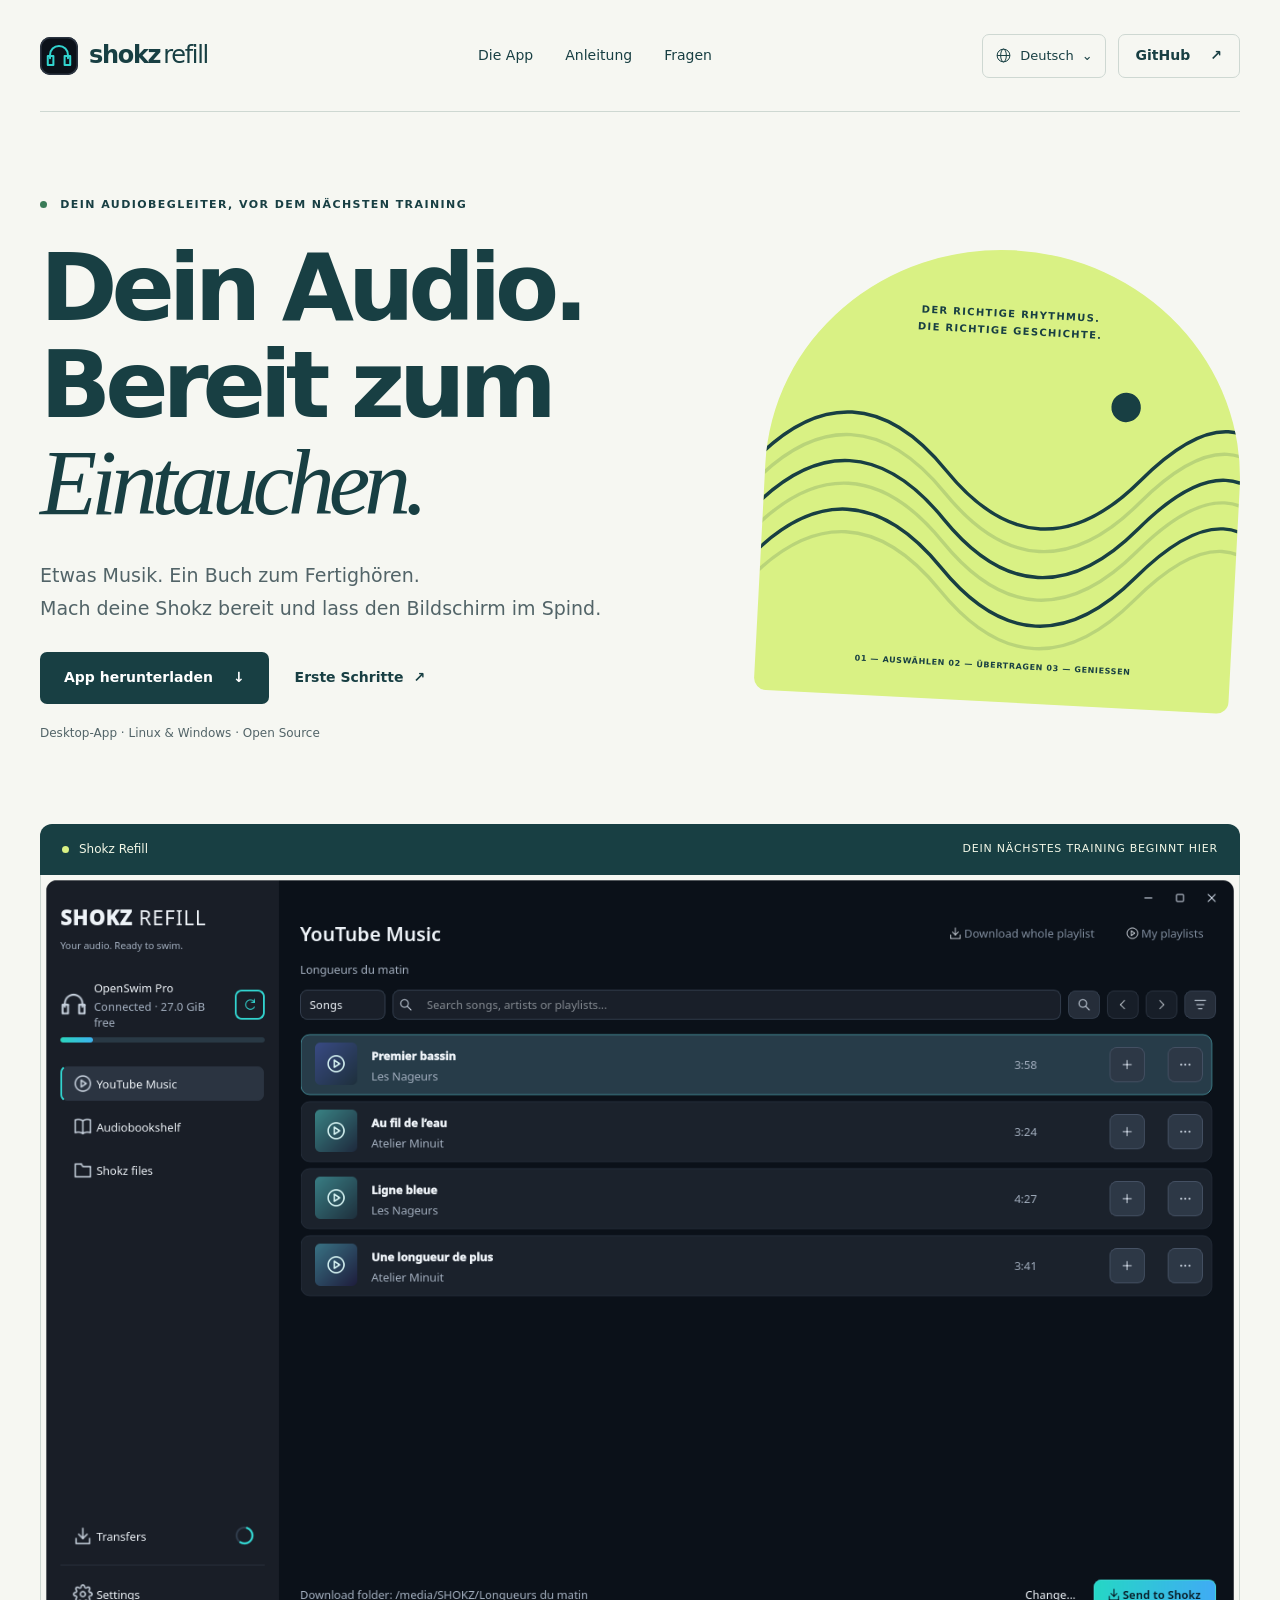
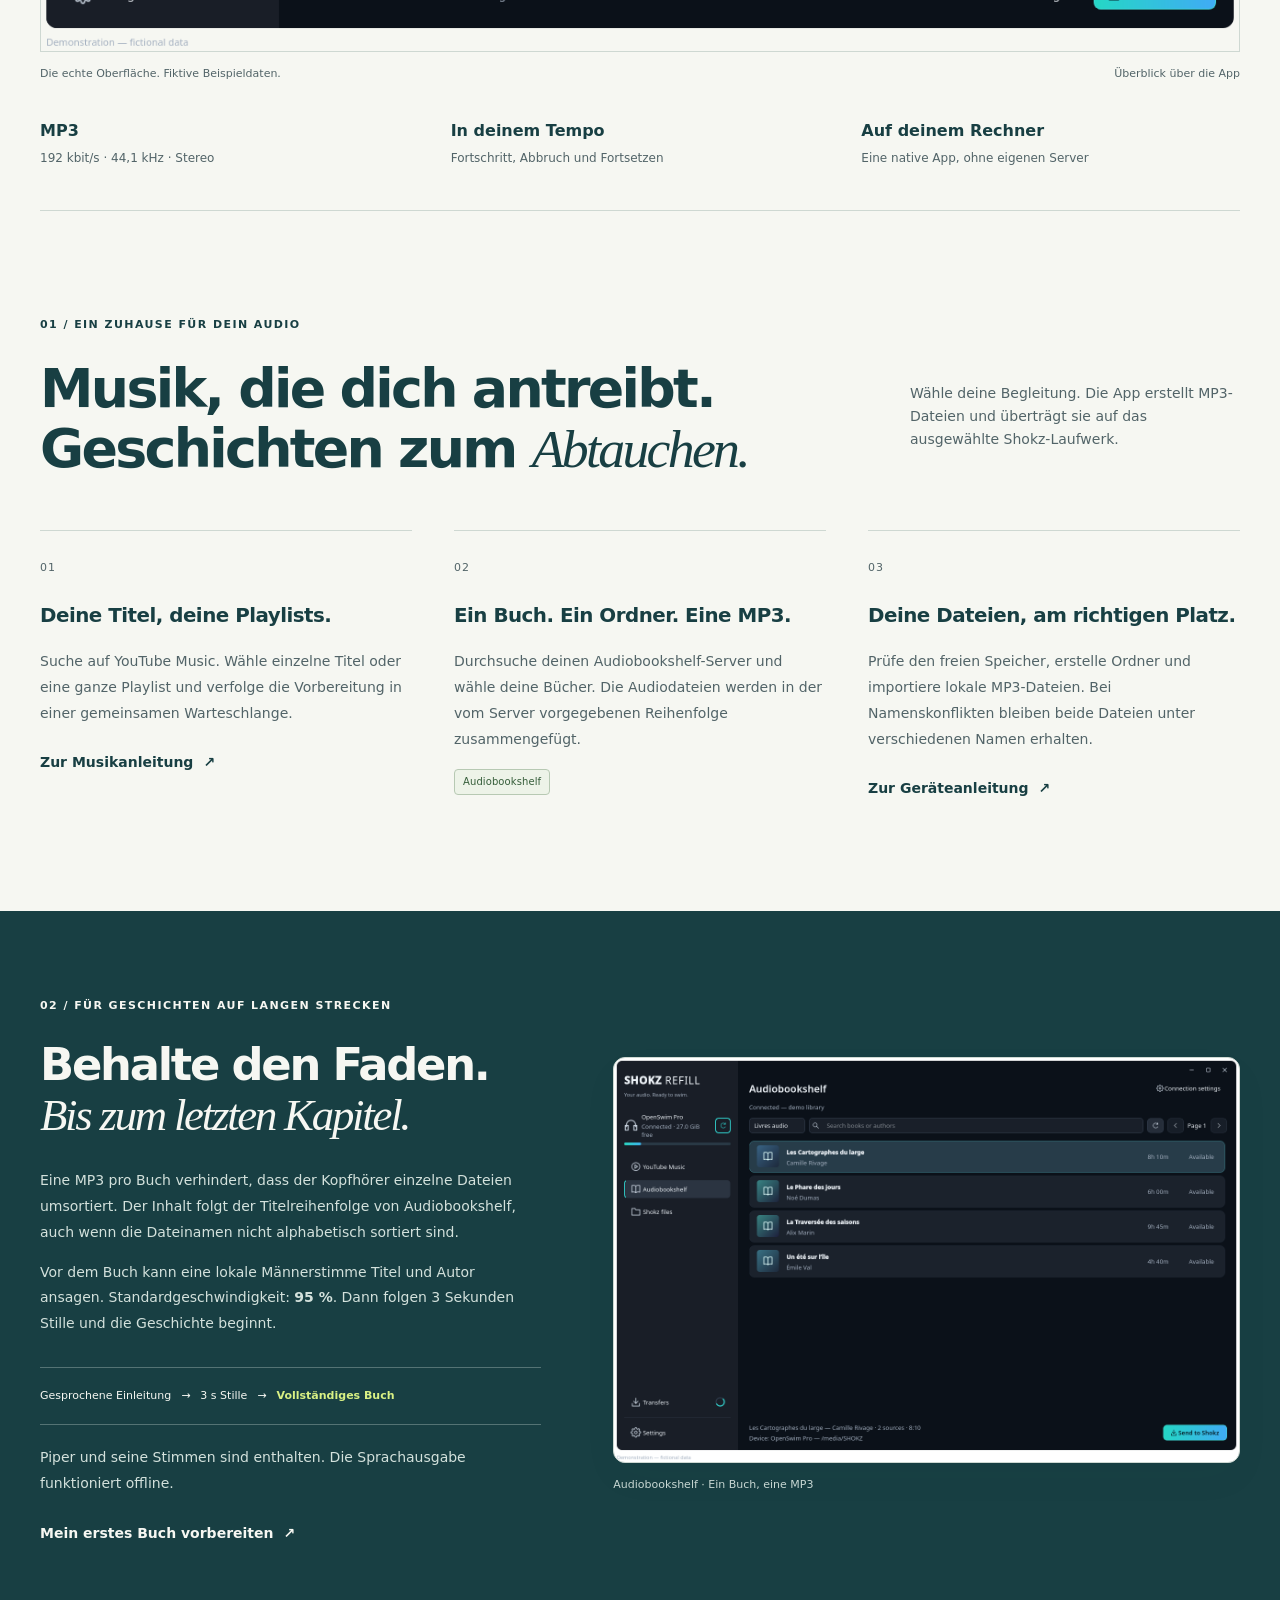
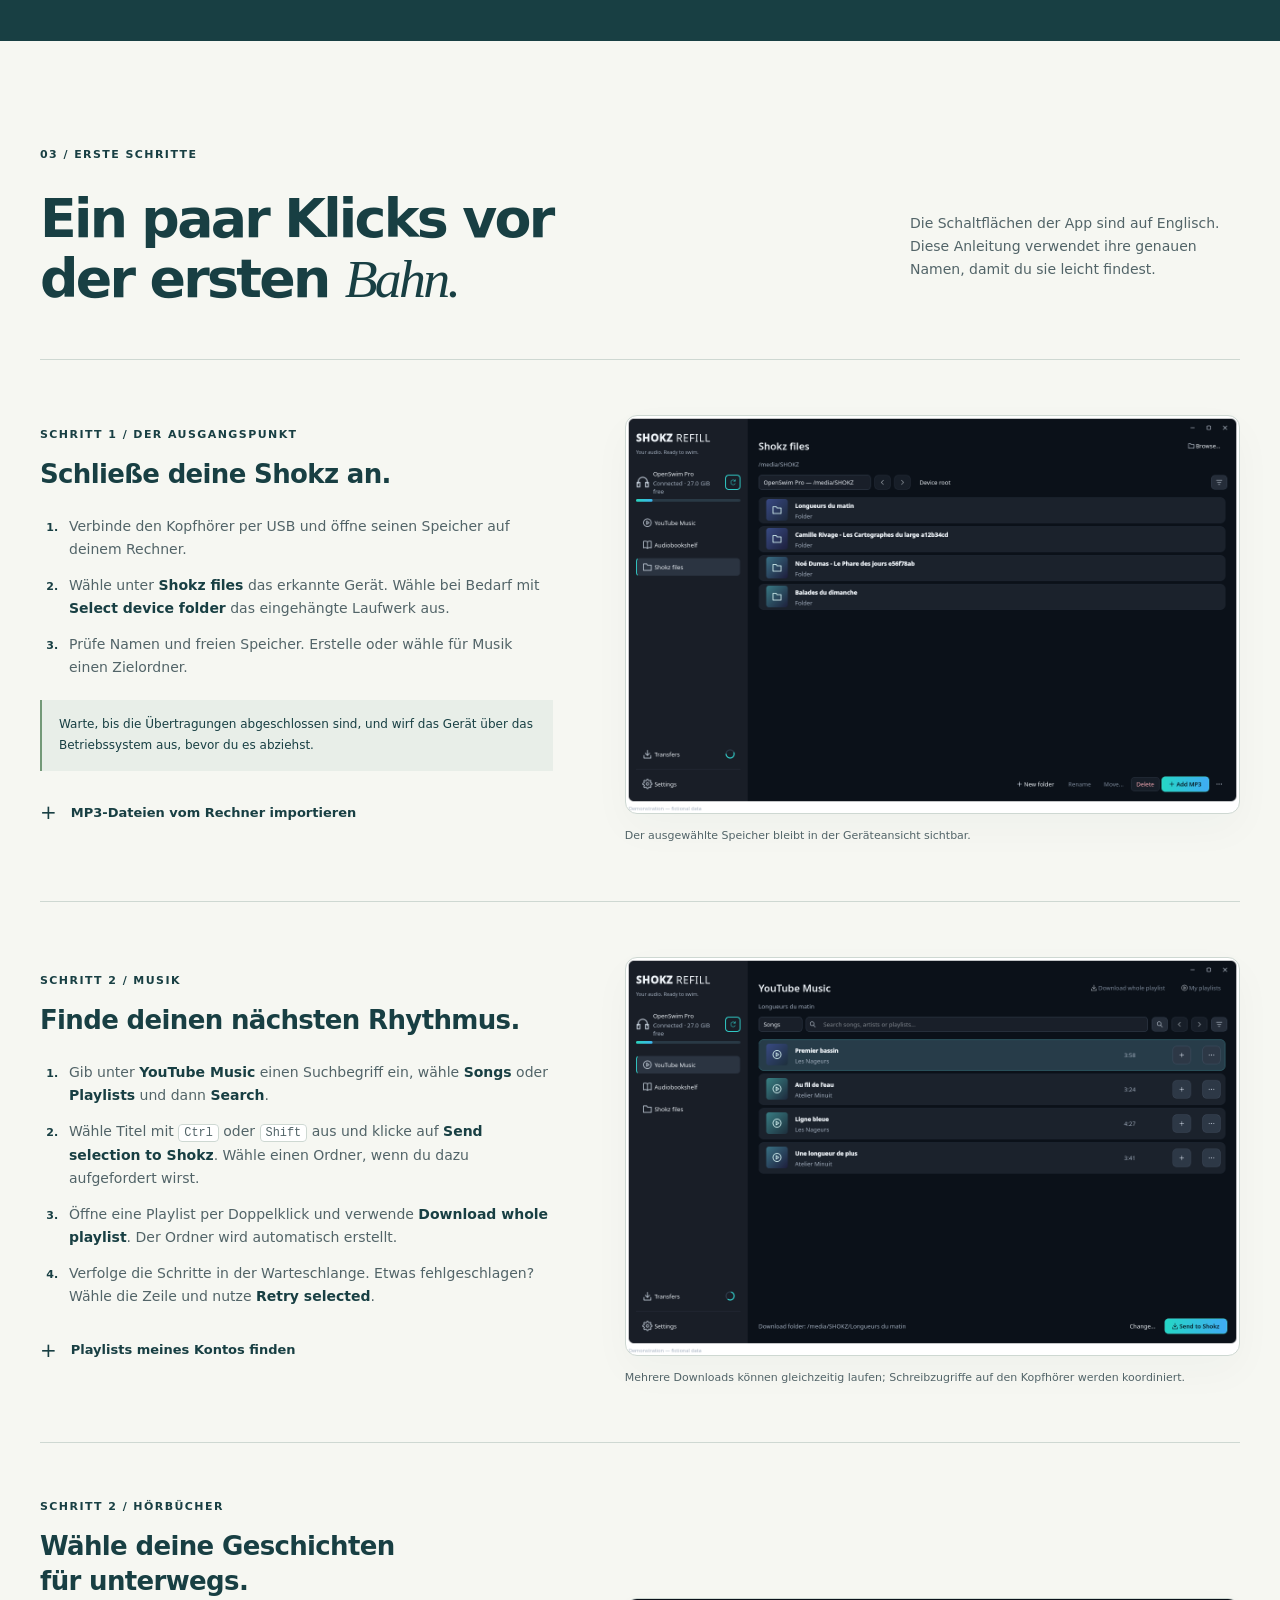
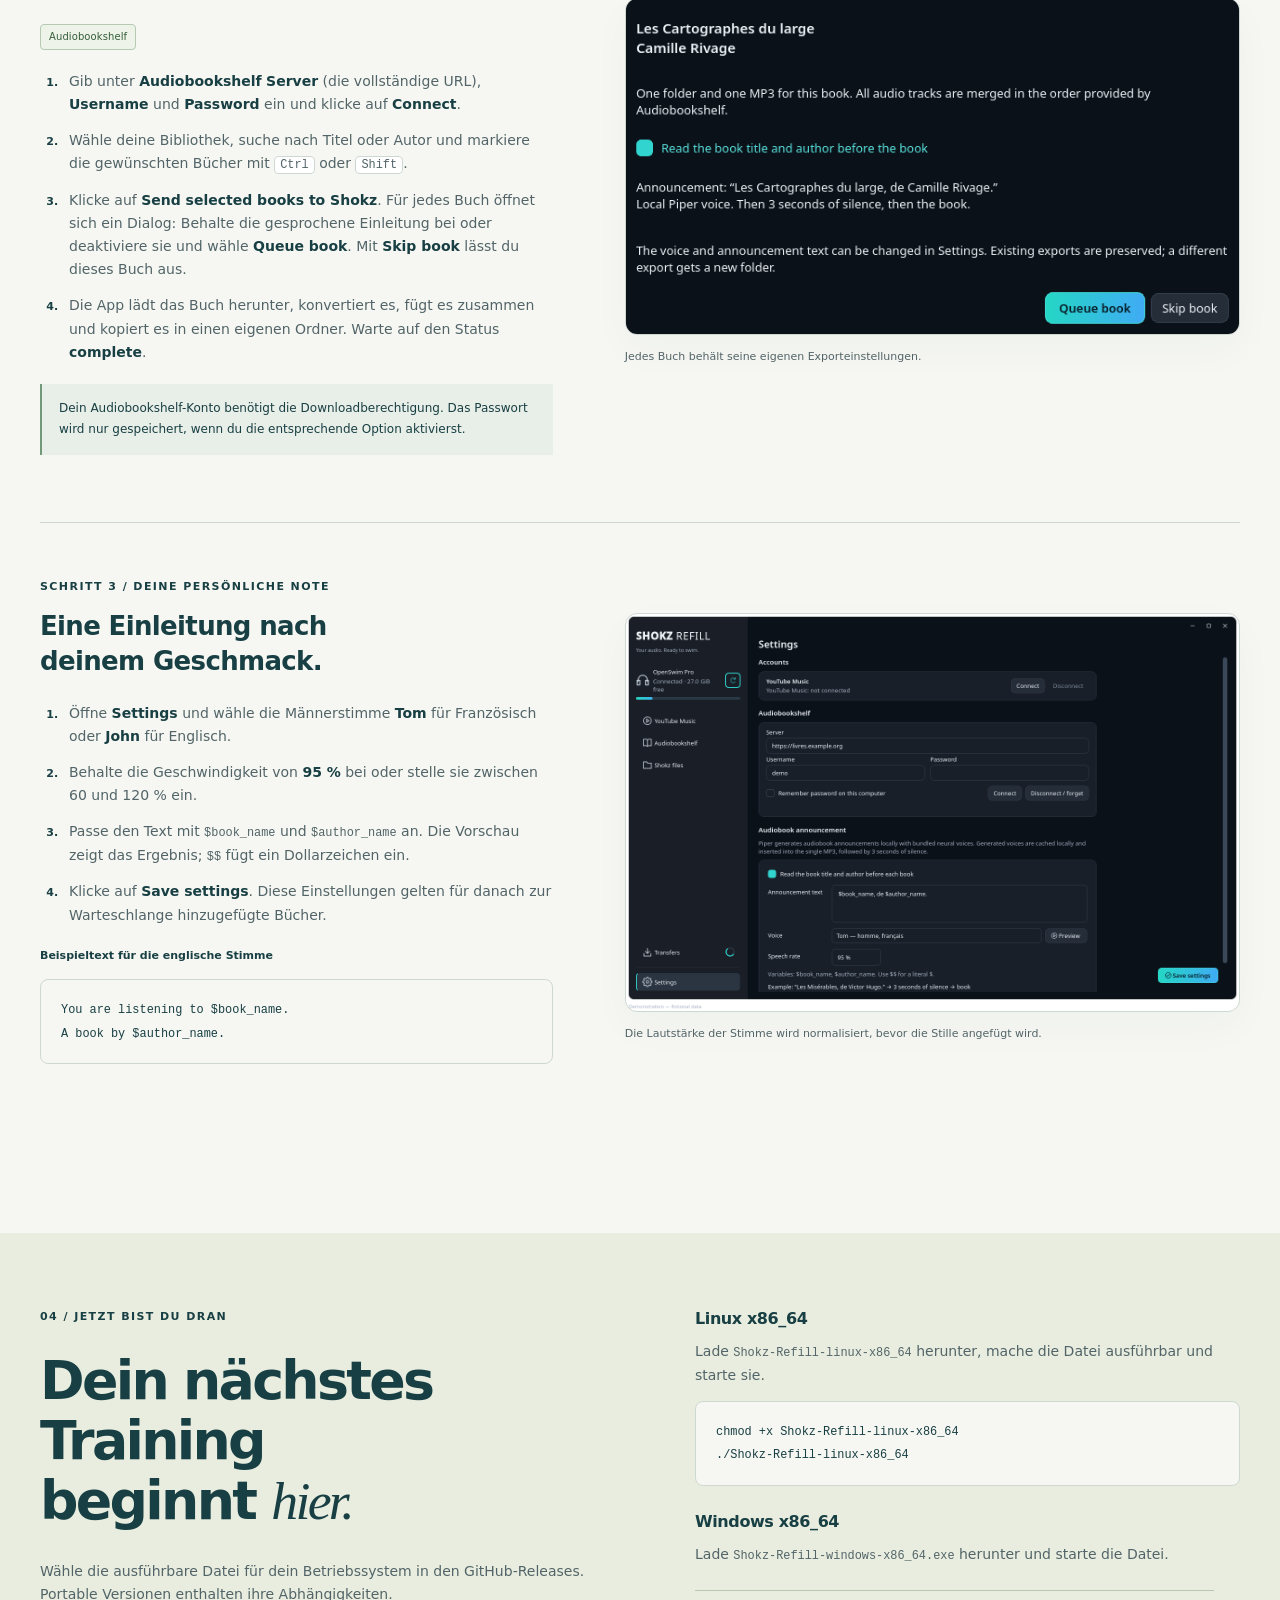
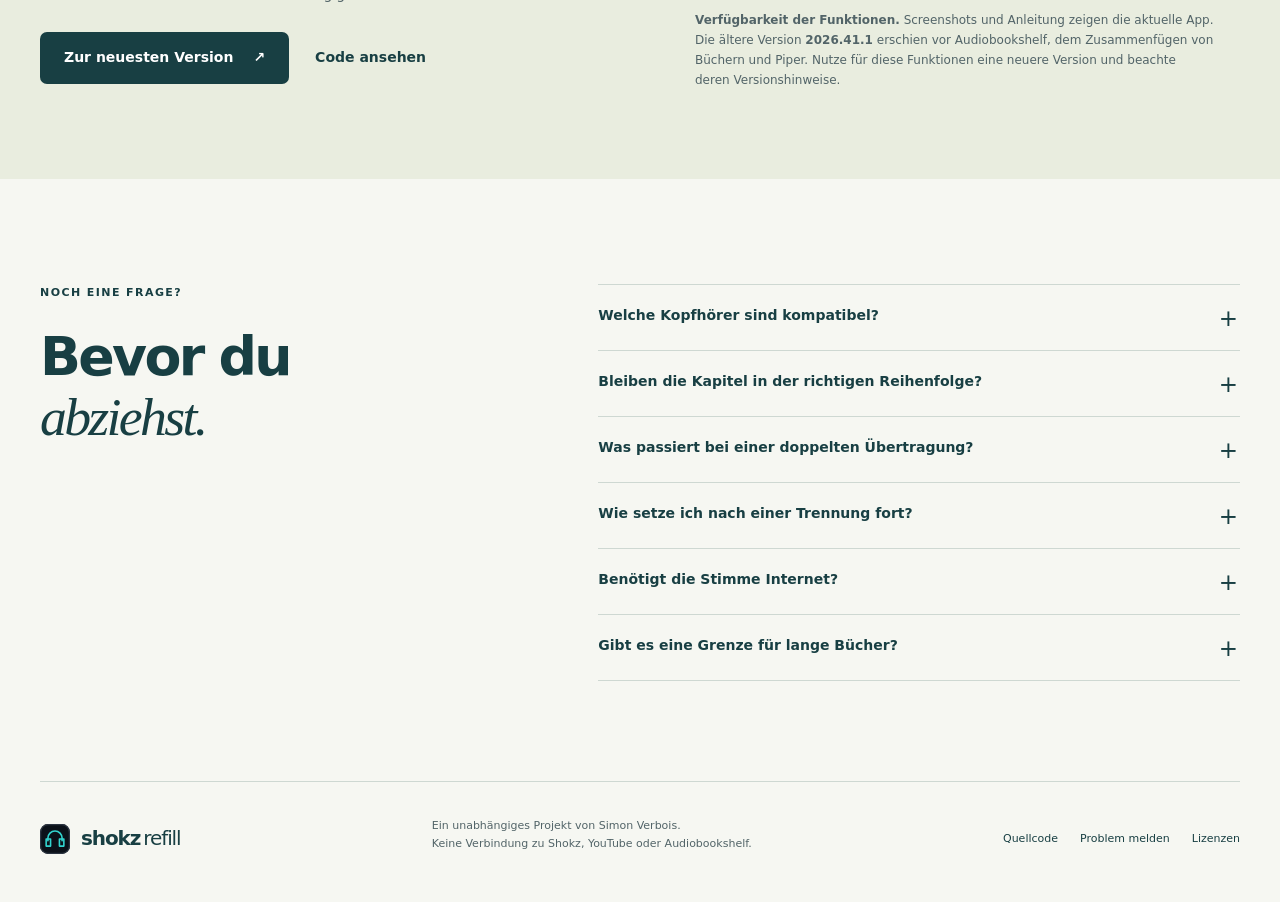
==== commit 56b932c2: "Redesign desktop workflows and preserve music and audiobook playback order Add browser-based YouTube" ====
--- a/docs/de/index.html
+++ b/docs/de/index.html
@@ -133,7 +133,7 @@
             <h3>Schließe deine Shokz an.</h3>
             <ol class="steps">
               <li>Verbinde den Kopfhörer per USB und öffne seinen Speicher auf deinem Rechner.</li>
-              <li>Wähle unter <strong>Shokz device / files</strong> das erkannte Gerät. Wähle bei Bedarf mit <strong>Select device folder</strong> das eingehängte Laufwerk aus.</li>
+              <li>Wähle unter <strong>Shokz files</strong> das erkannte Gerät. Wähle bei Bedarf mit <strong>Select device folder</strong> das eingehängte Laufwerk aus.</li>
               <li>Prüfe Namen und freien Speicher. Erstelle oder wähle für Musik einen Zielordner.</li>
             </ol>
             <p class="tip">Warte, bis die Übertragungen abgeschlossen sind, und wirf das Gerät über das Betriebssystem aus, bevor du es abziehst.</p>
@@ -153,7 +153,7 @@
             <h3>Finde deinen nächsten Rhythmus.</h3>
             <ol class="steps">
               <li>Gib unter <strong>YouTube Music</strong> einen Suchbegriff ein, wähle <strong>Songs</strong> oder <strong>Playlists</strong> und dann <strong>Search</strong>.</li>
-              <li>Wähle Titel mit <kbd>Ctrl</kbd> oder <kbd>Shift</kbd> aus und klicke auf <strong>Download / transfer selected</strong>. Wähle einen Ordner, wenn du dazu aufgefordert wirst.</li>
+              <li>Wähle Titel mit <kbd>Ctrl</kbd> oder <kbd>Shift</kbd> aus und klicke auf <strong>Send selection to Shokz</strong>. Wähle einen Ordner, wenn du dazu aufgefordert wirst.</li>
               <li>Öffne eine Playlist per Doppelklick und verwende <strong>Download whole playlist</strong>. Der Ordner wird automatisch erstellt.</li>
               <li>Verfolge die Schritte in der Warteschlange. Etwas fehlgeschlagen? Wähle die Zeile und nutze <strong>Retry selected</strong>.</li>
             </ol>
@@ -175,7 +175,7 @@
             <ol class="steps">
               <li>Gib unter <strong>Audiobookshelf</strong> <strong>Server</strong> (die vollständige URL), <strong>Username</strong> und <strong>Password</strong> ein und klicke auf <strong>Connect</strong>.</li>
               <li>Wähle deine Bibliothek, suche nach Titel oder Autor und markiere die gewünschten Bücher mit <kbd>Ctrl</kbd> oder <kbd>Shift</kbd>.</li>
-              <li>Klicke auf <strong>Download / transfer selected books</strong>. Für jedes Buch öffnet sich ein Dialog: Behalte die gesprochene Einleitung bei oder deaktiviere sie und wähle <strong>Queue book</strong>. Mit <strong>Skip book</strong> lässt du dieses Buch aus.</li>
+              <li>Klicke auf <strong>Send selected books to Shokz</strong>. Für jedes Buch öffnet sich ein Dialog: Behalte die gesprochene Einleitung bei oder deaktiviere sie und wähle <strong>Queue book</strong>. Mit <strong>Skip book</strong> lässt du dieses Buch aus.</li>
               <li>Die App lädt das Buch herunter, konvertiert es, fügt es zusammen und kopiert es in einen eigenen Ordner. Warte auf den Status <strong>complete</strong>.</li>
             </ol>
             <p class="tip">Dein Audiobookshelf-Konto benötigt die Downloadberechtigung. Das Passwort wird nur gespeichert, wenn du die entsprechende Option aktivierst.</p>
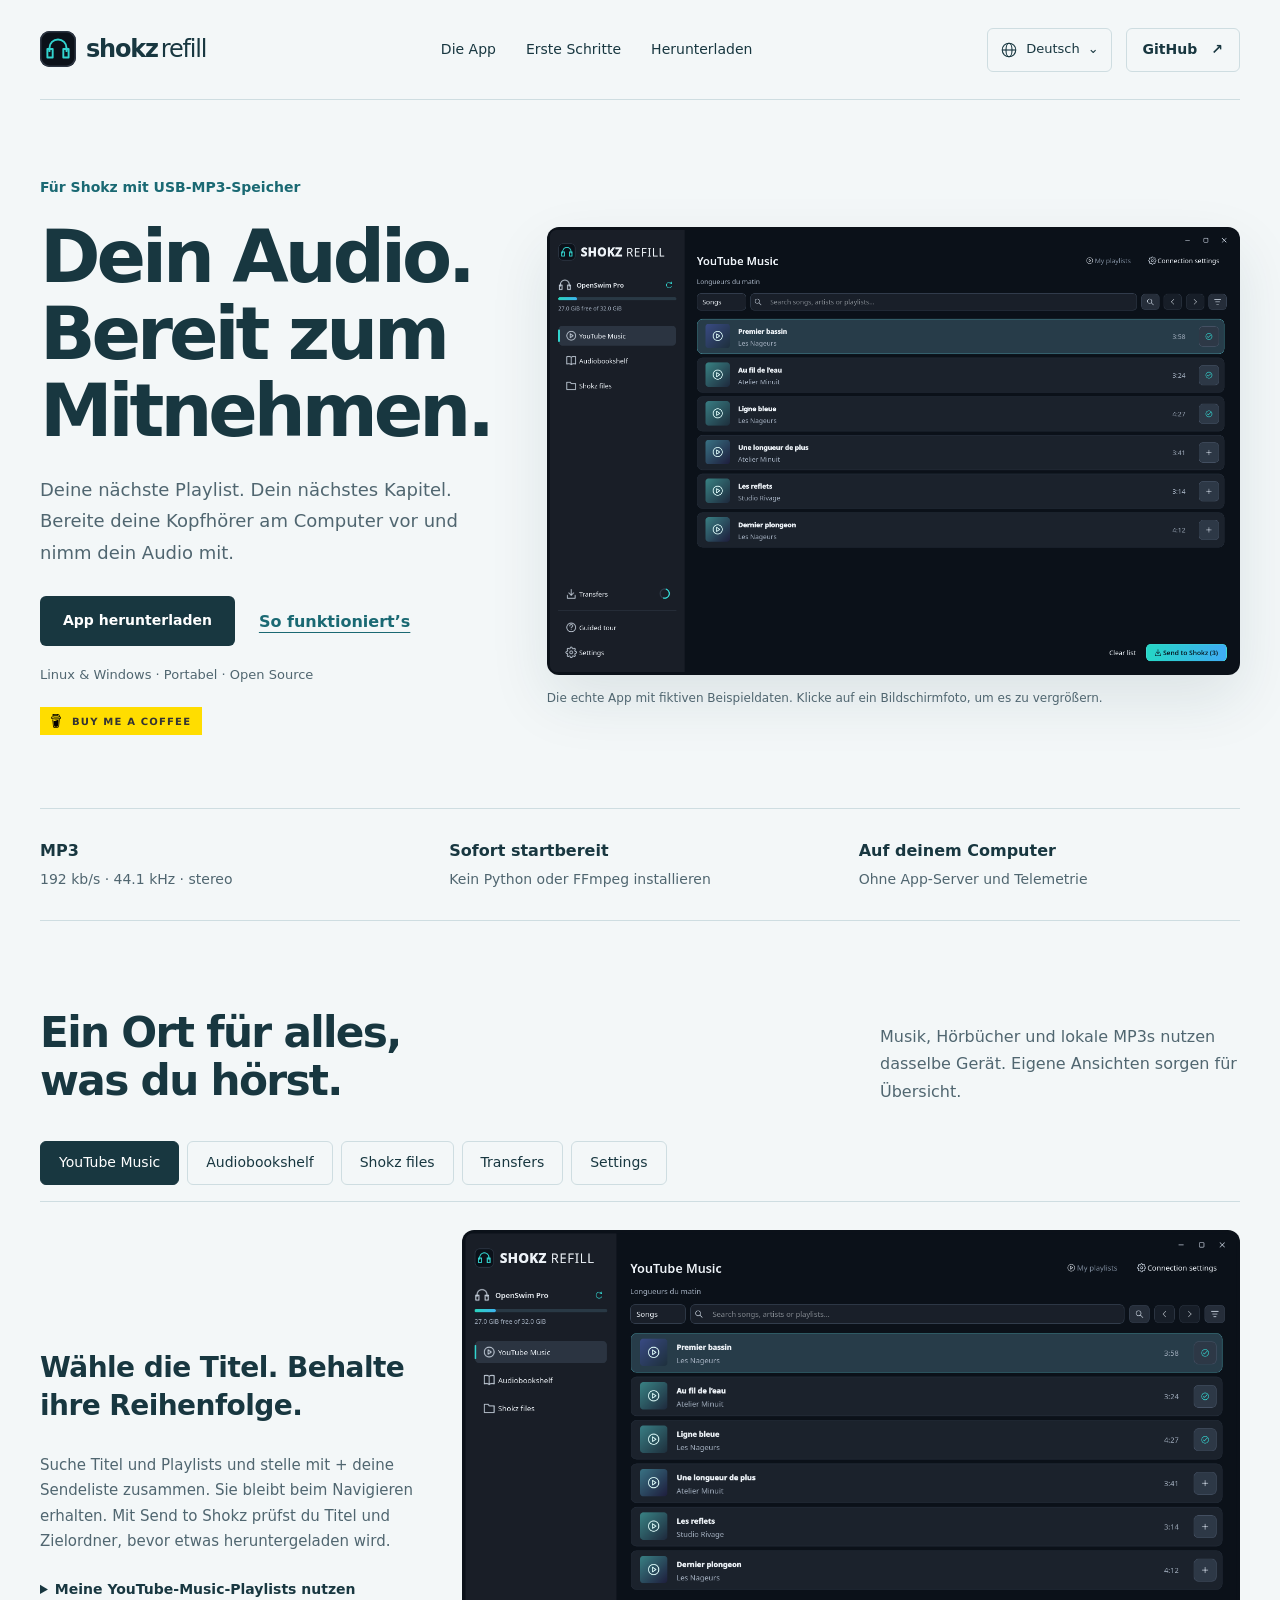
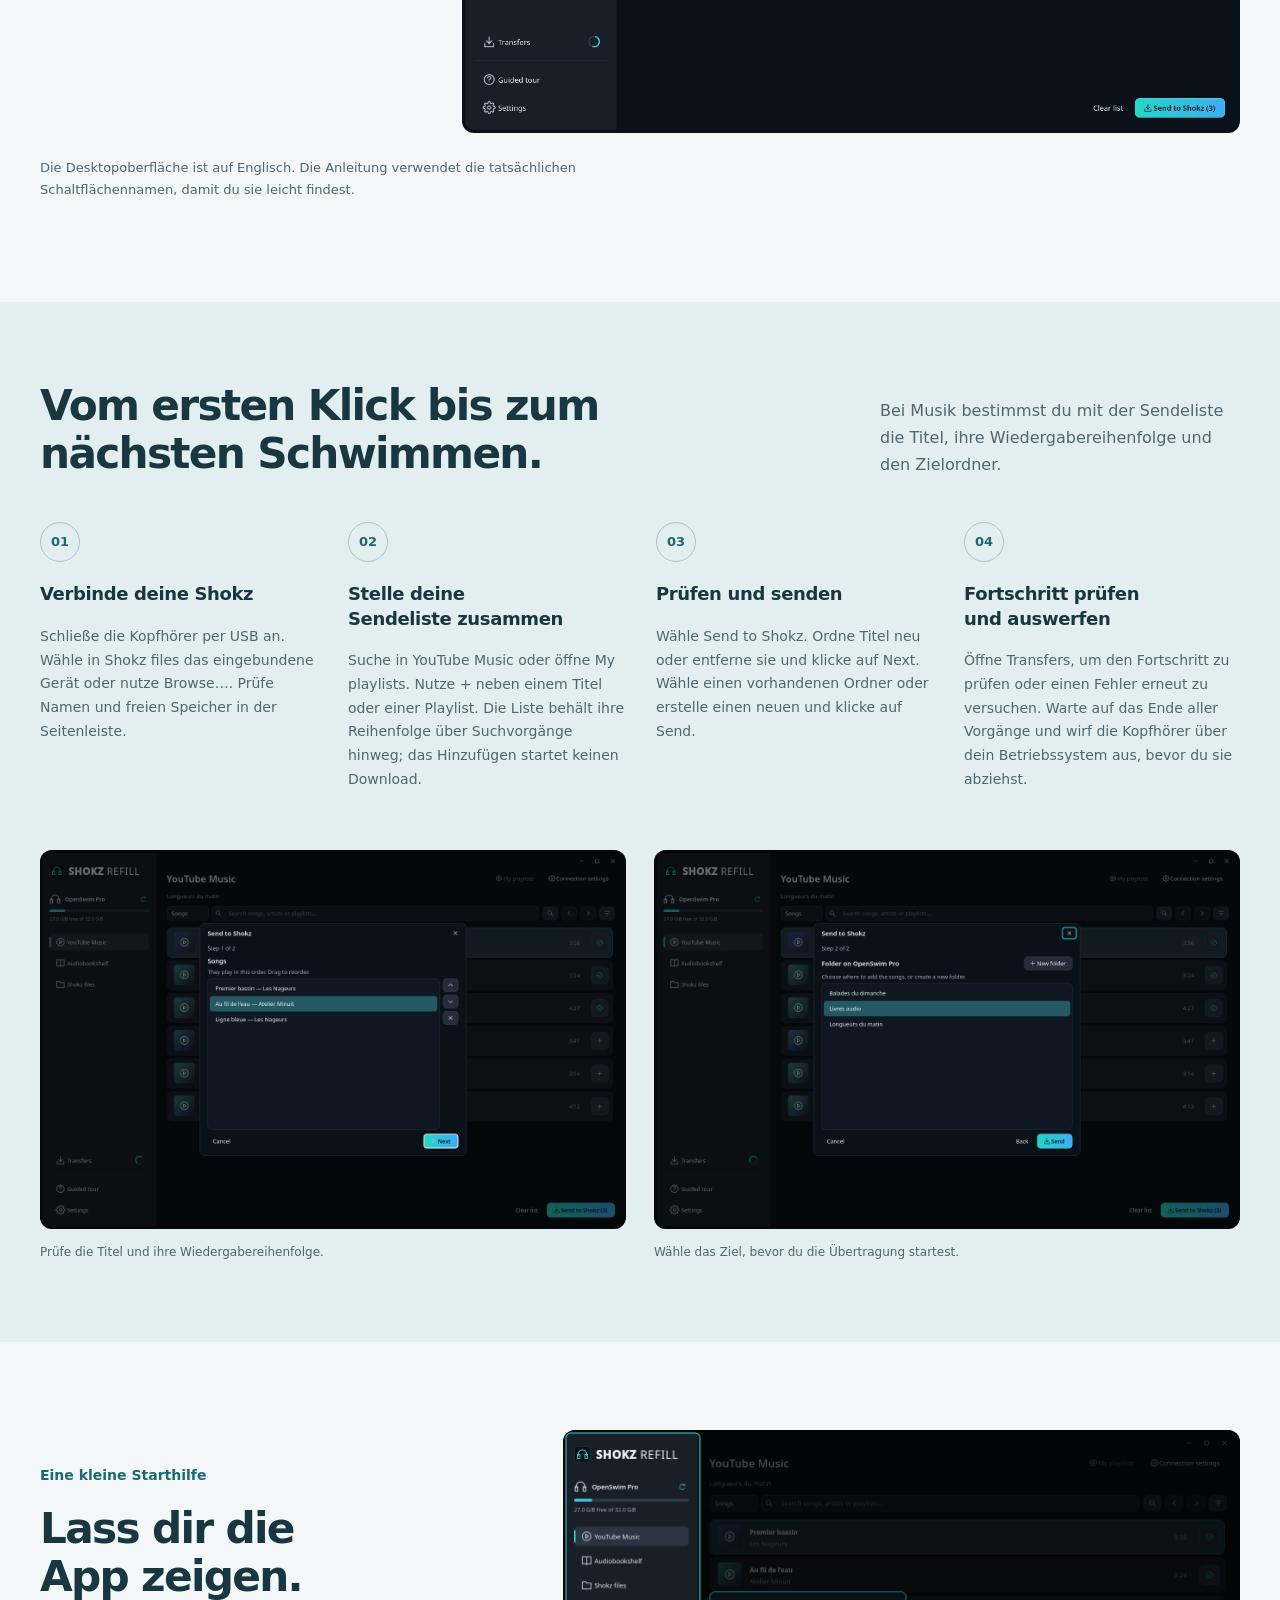
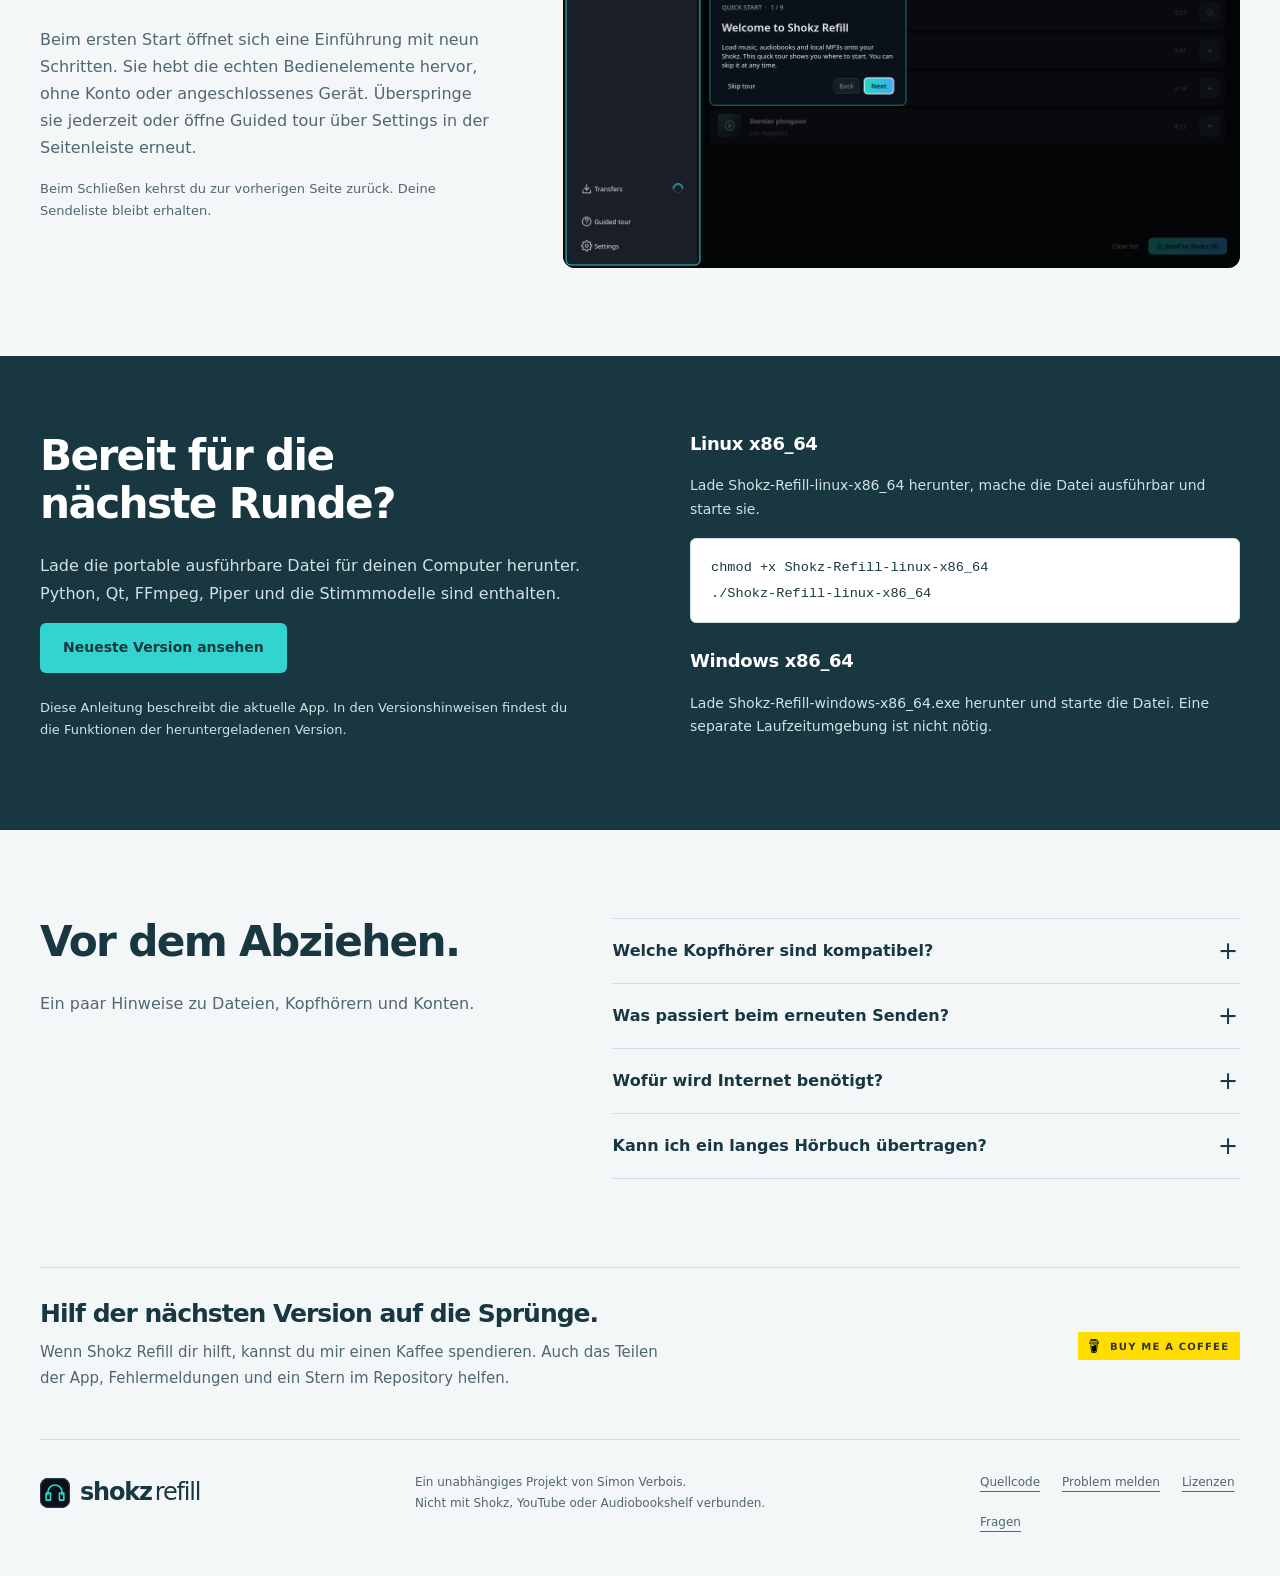
==== commit 986bc72c: "Refresh multilingual website, screenshots and project support links" ====
--- a/docs/de/index.html
+++ b/docs/de/index.html
@@ -1,14 +1,14 @@
 <!doctype html>
-
 
 <html lang="de">
   <head>
     <meta charset="utf-8">
     <meta name="viewport" content="width=device-width, initial-scale=1">
-    <meta name="theme-color" content="#f6f7f2">
-    <meta name="description" content="Bereite Musik und Hörbücher für deine Shokz vor. YouTube Music, Audiobookshelf, kompatible MP3-Dateien und geprüfte Übertragungen in einer Desktop-App für Linux und Windows.">
-    <meta property="og:title" content="Shokz Refill — Dein Audio, bereit zum Eintauchen.">
-    <meta property="og:description" content="Musik, Hörbücher und MP3-Übertragungen. Entdecke die App und die bebilderte Anleitung.">
+    <meta name="theme-color" content="#f3f7f8">
+    <title>Shokz Refill — Dein Audio, bereit zum Mitnehmen.</title>
+    <meta name="description" content="Bereite Musik, Audiobookshelf-Kapitel und lokale MP3s für deine Shokz vor. Eine portable App für Linux und Windows mit geprüften Übertragungen, Offline-Stimmen und einer Einführung.">
+    <meta property="og:title" content="Shokz Refill — Dein Audio, bereit zum Mitnehmen.">
+    <meta property="og:description" content="Bereite Musik, Audiobookshelf-Kapitel und lokale MP3s für deine Shokz vor. Eine portable App für Linux und Windows mit geprüften Übertragungen, Offline-Stimmen und einer Einführung.">
     <meta property="og:type" content="website">
     <meta property="og:url" content="https://simon-verbois.github.io/shokz-filler/de/">
     <meta property="og:image" content="https://simon-verbois.github.io/shokz-filler/screenshots/music.png">
@@ -16,7 +16,6 @@
     <link rel="icon" href="../favicon.svg" type="image/svg+xml">
     <link rel="stylesheet" href="../styles.css">
     <script src="../site.js" defer></script>
-    <title>Shokz Refill — Dein Audio, bereit zum Eintauchen.</title>
   <link rel="alternate" hreflang="en" href="https://simon-verbois.github.io/shokz-filler/">
 <link rel="alternate" hreflang="fr" href="https://simon-verbois.github.io/shokz-filler/fr/">
 <link rel="alternate" hreflang="nl" href="https://simon-verbois.github.io/shokz-filler/nl/">
@@ -27,250 +26,228 @@
   <body>
     <a class="skip" href="#contenu">Zum Inhalt springen</a>
     <header class="header wrap">
-      <a class="brand" href="./" aria-label="Shokz Refill, Startseite"><img src="../favicon.svg" width="38" height="38" alt=""><span>shokz<span class="brand-light">refill</span></span></a>
+      <a class="brand" href="./" aria-label="Shokz Refill, Startseite"><img src="../favicon.svg" width="36" height="36" alt=""><span>shokz<span class="brand-light">refill</span></span></a>
       <nav aria-label="Hauptnavigation">
-        <a href="#decouvrir">Die App</a><a href="#guide">Anleitung</a><a href="#questions">Fragen</a>
+        <a href="#decouvrir">Die App</a>
+        <a href="#guide">Erste Schritte</a>
+        <a href="#telecharger">Herunterladen</a>
       </nav><div class="header-actions"><details class="language-picker"><summary aria-label="Sprache der Website: Deutsch"><svg viewBox="0 0 24 24" aria-hidden="true"><circle cx="12" cy="12" r="9"></circle><ellipse cx="12" cy="12" rx="4" ry="9"></ellipse><path d="M3 12h18"></path></svg><span>Deutsch</span><span aria-hidden="true">⌄</span></summary><ul><li><a href="../" lang="en" hreflang="en">English</a></li><li><a href="../fr/" lang="fr" hreflang="fr">Français</a></li><li><a href="../nl/" lang="nl" hreflang="nl">Nederlands</a></li><li><a href="../de/" lang="de" hreflang="de" aria-current="page">Deutsch</a></li><li><a href="../es/" lang="es" hreflang="es">Español</a></li></ul></details>
       <a class="button button-small button-outline" href="https://github.com/simon-verbois/shokz-filler">GitHub <span aria-hidden="true">↗</span></a>
     </div></header>
     <main id="contenu">
       <section class="hero wrap" aria-labelledby="hero-title">
         <div class="hero-copy">
-          <p class="eyebrow"><span class="dot" aria-hidden="true"></span> Dein Audiobegleiter, vor dem nächsten Training</p>
-          <h1 id="hero-title">Dein Audio.<br>Bereit zum <em>Eintauchen.</em></h1>
-          <p class="lead">Etwas Musik. Ein Buch zum Fertighören.<br>Mach deine Shokz bereit und lass den Bildschirm im Spind.</p>
+          <p class="eyebrow">Für Shokz mit USB-MP3-Speicher</p>
+          <h1 id="hero-title">Dein Audio.<br>Bereit zum Mitnehmen.</h1>
+          <p class="lead">Deine nächste Playlist. Dein nächstes Kapitel. Bereite deine Kopfhörer am Computer vor und nimm dein Audio mit.</p>
           <div class="actions">
-            <a class="button button-primary" href="#telecharger">App herunterladen <span aria-hidden="true">↓</span></a><a class="text-link" href="#guide">Erste Schritte <span aria-hidden="true">↗</span></a>
-          </div>
-          <p class="small muted">Desktop-App · Linux &amp; Windows · Open Source</p>
-        </div>
-        <div class="hero-art" aria-hidden="true">
-          <span class="art-label">DER RICHTIGE RHYTHMUS.<br>DIE RICHTIGE GESCHICHTE.</span>
-          <svg viewbox="0 0 420 340" fill="none">
-            <path class="water water-back" d="M-10 138C45 75 103 75 160 138S275 201 332 138S430 75 470 138M-10 181C45 118 103 118 160 181S275 244 332 181S430 118 470 181M-10 224C45 161 103 161 160 224S275 287 332 224S430 161 470 224"></path>
-            <path class="water water-front" d="M-10 118C45 55 103 55 160 118S275 181 332 118S430 55 470 118M-10 161C45 98 103 98 160 161S275 224 332 161S430 98 470 161M-10 204C45 141 103 141 160 204S275 267 332 204S430 141 470 204"></path>
-            <circle cx="316" cy="54" r="13" fill="currentColor"></circle>
-          </svg>
-          <span class="art-bottom">01 — AUSWÄHLEN 02 — ÜBERTRAGEN 03 — GENIESSEN</span>
-        </div>
-      </section>
-      <div class="wrap">
+            <a class="button button-primary" href="#telecharger">App herunterladen</a>
+            <a class="text-link" href="#guide">So funktioniert’s</a>
+          </div>
+          <p class="small muted">Linux &amp; Windows · Portabel · Open Source</p>
+          <a class="coffee-link" href="https://buymeacoffee.com/simonverbois" aria-label="Shokz Refill auf Buy Me a Coffee unterstützen"><img src="../buy-me-a-coffee.svg" width="162" height="28" alt="Buy Me a Coffee"></a>
+        </div>
         <figure class="hero-shot">
-          <div class="window-heading">
-            <span><i aria-hidden="true"></i> Shokz Refill</span><span>DEIN NÄCHSTES TRAINING BEGINNT HIER</span>
-          </div>
-          <a class="screenshot" href="../screenshots/music.png" data-preview aria-label="YouTube-Music-Screenshot vergrößern"><img src="../screenshots/music.png" width="1360" height="880" alt="Die echte Shokz-Refill-Oberfläche mit Musikergebnissen, Titelauswahl sowie Download- und Übertragungsfortschritt" fetchpriority="high"></a>
-          <figcaption><span>Die echte Oberfläche. Fiktive Beispieldaten.</span><span>Überblick über die App</span></figcaption>
+          <a class="screenshot" href="../screenshots/music.png" data-preview><img src="../screenshots/music.png" width="1360" height="880" fetchpriority="high" alt="Musiksuche mit drei Titeln in der Sendeliste"></a>
+          <figcaption>Die echte App mit fiktiven Beispieldaten. Klicke auf ein Bildschirmfoto, um es zu vergrößern.</figcaption>
         </figure>
+      </section>
+      <div class="specs wrap">
+        <p><strong>MP3</strong><span>192 kb/s · 44.1 kHz · stereo</span></p>
+        <p>
+          <strong>Sofort startbereit</strong><span>Kein Python oder FFmpeg installieren</span>
+        </p>
+        <p>
+          <strong>Auf deinem Computer</strong><span>Ohne App-Server und Telemetrie</span>
+        </p>
       </div>
-      <div class="specs wrap" aria-label="Funktionen der Anwendung">
-        <p><strong>MP3</strong><span>192 kbit/s · 44,1 kHz · Stereo</span></p>
-        <p><strong>In deinem Tempo</strong><span>Fortschritt, Abbruch und Fortsetzen</span></p>
-        <p><strong>Auf deinem Rechner</strong><span>Eine native App, ohne eigenen Server</span></p>
-      </div>
-
-      <section class="section wrap" id="decouvrir" aria-labelledby="discover-title">
+
+      <section class="section wrap" id="decouvrir" aria-labelledby="app-title">
         <div class="section-head">
-          <div>
-            <p class="eyebrow">01 / Ein Zuhause für dein Audio</p>
-            <h2 id="discover-title">Musik, die dich antreibt.<br>Geschichten zum <em>Abtauchen.</em></h2>
-          </div>
-          <p>Wähle deine Begleitung. Die App erstellt MP3-Dateien und überträgt sie auf das ausgewählte Shokz-Laufwerk.</p>
-        </div>
-        <div class="tour-grid">
-          <article>
-            <span class="feature-number">01</span>
-            <h3>Deine Titel, deine Playlists.</h3>
-            <p>Suche auf YouTube Music. Wähle einzelne Titel oder eine ganze Playlist und verfolge die Vorbereitung in einer gemeinsamen Warteschlange.</p>
-            <a class="text-link" href="#guide-musique">Zur Musikanleitung <span aria-hidden="true">↗</span></a>
-          </article>
-          <article>
-            <span class="feature-number">02</span>
-            <h3>Ein Buch. Ein Ordner. Eine MP3.</h3>
-            <p>Durchsuche deinen Audiobookshelf-Server und wähle deine Bücher. Die Audiodateien werden in der vom Server vorgegebenen Reihenfolge zusammengefügt.</p>
-            <span class="development-label">Audiobookshelf</span>
-          </article>
-          <article>
-            <span class="feature-number">03</span>
-            <h3>Deine Dateien, am richtigen Platz.</h3>
-            <p>Prüfe den freien Speicher, erstelle Ordner und importiere lokale MP3-Dateien. Bei Namenskonflikten bleiben beide Dateien unter verschiedenen Namen erhalten.</p>
-            <a class="text-link" href="#guide-appareil">Zur Geräteanleitung <span aria-hidden="true">↗</span></a>
-          </article>
-        </div>
-      </section>
-
-      <section class="book-section" aria-labelledby="book-title">
-        <div class="wrap book-layout">
-          <div>
-            <p class="eyebrow">02 / Für Geschichten auf langen Strecken</p>
-            <h2 id="book-title">Behalte den Faden.<br><em>Bis zum letzten Kapitel.</em></h2>
-            <p>Eine MP3 pro Buch verhindert, dass der Kopfhörer einzelne Dateien umsortiert. Der Inhalt folgt der Titelreihenfolge von Audiobookshelf, auch wenn die Dateinamen nicht alphabetisch sortiert sind.</p>
-            <p>Vor dem Buch kann eine lokale Männerstimme Titel und Autor ansagen. Standardgeschwindigkeit: <strong>95 %</strong>. Dann folgen 3 Sekunden Stille und die Geschichte beginnt.</p>
-            <div class="book-sequence" aria-label="Reihenfolge in der fertigen Datei">
-              <span>Gesprochene Einleitung</span><span aria-hidden="true">→</span><span>3 s Stille</span><span aria-hidden="true">→</span><strong>Vollständiges Buch</strong>
-            </div>
-            <p class="small">Piper und seine Stimmen sind enthalten. Die Sprachausgabe funktioniert offline.</p>
-            <a class="text-link" href="#guide-livres">Mein erstes Buch vorbereiten <span aria-hidden="true">↗</span></a>
-          </div>
-          <figure>
-            <a class="screenshot screenshot-framed" href="../screenshots/audiobooks.png" data-preview aria-label="Audiobookshelf-Screenshot vergrößern"><img src="../screenshots/audiobooks.png" width="1360" height="880" loading="lazy" alt="Audiobookshelf-Registerkarte mit einem fiktiven Server, einer Bibliothek und vier Büchern, davon eines ausgewählt"></a>
-            <figcaption>Audiobookshelf · Ein Buch, eine MP3</figcaption>
-          </figure>
-        </div>
-      </section>
-
-      <section class="section wrap guide" id="guide" aria-labelledby="guide-title">
-        <div class="section-head">
-          <div>
-            <p class="eyebrow">03 / Erste Schritte</p>
-            <h2 id="guide-title">Ein paar Klicks vor<br>der ersten <em>Bahn.</em></h2>
-          </div>
-          <p>Die Schaltflächen der App sind auf Englisch. Diese Anleitung verwendet ihre genauen Namen, damit du sie leicht findest.</p>
-        </div>
-        <article class="guide-block" id="guide-appareil">
-          <div class="guide-copy">
-            <p class="eyebrow">Schritt 1 / Der Ausgangspunkt</p>
-            <h3>Schließe deine Shokz an.</h3>
-            <ol class="steps">
-              <li>Verbinde den Kopfhörer per USB und öffne seinen Speicher auf deinem Rechner.</li>
-              <li>Wähle unter <strong>Shokz files</strong> das erkannte Gerät. Wähle bei Bedarf mit <strong>Select device folder</strong> das eingehängte Laufwerk aus.</li>
-              <li>Prüfe Namen und freien Speicher. Erstelle oder wähle für Musik einen Zielordner.</li>
-            </ol>
-            <p class="tip">Warte, bis die Übertragungen abgeschlossen sind, und wirf das Gerät über das Betriebssystem aus, bevor du es abziehst.</p>
-            <details>
-              <summary>MP3-Dateien vom Rechner importieren</summary>
-              <p>Öffne den gewünschten Ordner in der Geräteansicht, klicke auf <strong>Add local MP3</strong> und wähle deine Dateien. Die App kopiert sie ohne erneute Kodierung: Qualität und Metadaten bleiben unverändert. Mit <strong>New folder</strong> erstellst du einen Ordner und mit <strong>Move selected…</strong> ordnest du Dateien, die bereits auf dem Kopfhörer liegen.</p>
-            </details>
-          </div>
-          <figure>
-            <a class="screenshot screenshot-framed" href="../screenshots/device.png" data-preview aria-label="Geräte-Screenshot vergrößern"><img src="../screenshots/device.png" width="1360" height="880" loading="lazy" alt="Shokz-Dateibrowser mit ausgewähltem Laufwerk, freiem Speicher und mehreren Musik- und Hörbuchordnern"></a>
-            <figcaption>Der ausgewählte Speicher bleibt in der Geräteansicht sichtbar.</figcaption>
-          </figure>
-        </article>
-        <article class="guide-block" id="guide-musique">
-          <div class="guide-copy">
-            <p class="eyebrow">Schritt 2 / Musik</p>
-            <h3>Finde deinen nächsten Rhythmus.</h3>
-            <ol class="steps">
-              <li>Gib unter <strong>YouTube Music</strong> einen Suchbegriff ein, wähle <strong>Songs</strong> oder <strong>Playlists</strong> und dann <strong>Search</strong>.</li>
-              <li>Wähle Titel mit <kbd>Ctrl</kbd> oder <kbd>Shift</kbd> aus und klicke auf <strong>Send selection to Shokz</strong>. Wähle einen Ordner, wenn du dazu aufgefordert wirst.</li>
-              <li>Öffne eine Playlist per Doppelklick und verwende <strong>Download whole playlist</strong>. Der Ordner wird automatisch erstellt.</li>
-              <li>Verfolge die Schritte in der Warteschlange. Etwas fehlgeschlagen? Wähle die Zeile und nutze <strong>Retry selected</strong>.</li>
-            </ol>
-            <details>
-              <summary>Playlists meines Kontos finden</summary>
-              <p>Klicke auf <strong>Connect YouTube Music</strong> und folge dem Dialog, um die Header einer <code>/browse</code>-Anfrage aus deiner Sitzung auf music.youtube.com zu importieren. Nutze danach <strong>My playlists</strong>. Die öffentliche Suche funktioniert ohne Anmeldung.</p>
-            </details>
-          </div>
-          <figure>
-            <a class="screenshot screenshot-framed" href="../screenshots/music.png" data-preview aria-label="Musikergebnisse vergrößern"><img src="../screenshots/music.png" width="1360" height="880" loading="lazy" alt="Fiktive Musiktitel und eine Warteschlange mit abgeschlossener Übertragung, laufender Konvertierung und wartendem Titel"></a>
-            <figcaption>Mehrere Downloads können gleichzeitig laufen; Schreibzugriffe auf den Kopfhörer werden koordiniert.</figcaption>
-          </figure>
-        </article>
-        <article class="guide-block" id="guide-livres">
-          <div class="guide-copy">
-            <p class="eyebrow">Schritt 2 / Hörbücher</p>
-            <h3>Wähle deine Geschichten für unterwegs.</h3>
-            <span class="development-label">Audiobookshelf</span>
-            <ol class="steps">
-              <li>Gib unter <strong>Audiobookshelf</strong> <strong>Server</strong> (die vollständige URL), <strong>Username</strong> und <strong>Password</strong> ein und klicke auf <strong>Connect</strong>.</li>
-              <li>Wähle deine Bibliothek, suche nach Titel oder Autor und markiere die gewünschten Bücher mit <kbd>Ctrl</kbd> oder <kbd>Shift</kbd>.</li>
-              <li>Klicke auf <strong>Send selected books to Shokz</strong>. Für jedes Buch öffnet sich ein Dialog: Behalte die gesprochene Einleitung bei oder deaktiviere sie und wähle <strong>Queue book</strong>. Mit <strong>Skip book</strong> lässt du dieses Buch aus.</li>
-              <li>Die App lädt das Buch herunter, konvertiert es, fügt es zusammen und kopiert es in einen eigenen Ordner. Warte auf den Status <strong>complete</strong>.</li>
-            </ol>
-            <p class="tip">Dein Audiobookshelf-Konto benötigt die Downloadberechtigung. Das Passwort wird nur gespeichert, wenn du die entsprechende Option aktivierst.</p>
-          </div>
-          <figure>
-            <a class="screenshot screenshot-framed" href="../screenshots/book-export.png" data-preview aria-label="Buchexport-Optionen vergrößern"><img src="../screenshots/book-export.png" width="660" height="360" loading="lazy" alt="Exportdialog mit aktivierter Ansage von Titel und Autor, gesprochenem Text, drei Sekunden Stille und den Schaltflächen Queue book und Skip book"></a>
-            <figcaption>Jedes Buch behält seine eigenen Exporteinstellungen.</figcaption>
-          </figure>
-        </article>
-        <article class="guide-block" id="guide-voix">
-          <div class="guide-copy">
-            <p class="eyebrow">Schritt 3 / Deine persönliche Note</p>
-            <h3>Eine Einleitung nach deinem Geschmack.</h3>
-            <ol class="steps">
-              <li>Öffne <strong>Settings</strong> und wähle die Männerstimme <strong>Tom</strong> für Französisch oder <strong>John</strong> für Englisch.</li>
-              <li>Behalte die Geschwindigkeit von <strong>95 %</strong> bei oder stelle sie zwischen 60 und 120 % ein.</li>
-              <li>Passe den Text mit <code>$book_name</code> und <code>$author_name</code> an. Die Vorschau zeigt das Ergebnis; <code>$$</code> fügt ein Dollarzeichen ein.</li>
-              <li>Klicke auf <strong>Save settings</strong>. Diese Einstellungen gelten für danach zur Warteschlange hinzugefügte Bücher.</li>
-            </ol>
-            <p class="template-label">Beispieltext für die englische Stimme</p>
-            <pre><code>You are listening to $book_name.
-A book by $author_name.</code></pre>
-          </div>
-          <figure>
-            <a class="screenshot screenshot-framed" href="../screenshots/settings.png" data-preview aria-label="Spracheinstellungen vergrößern"><img src="../screenshots/settings.png" width="1360" height="880" loading="lazy" alt="Echte Piper-Spracheinstellungen mit der französischen Männerstimme Tom, 95 % Geschwindigkeit und Textvorschau mit Variablen"></a>
-            <figcaption>Die Lautstärke der Stimme wird normalisiert, bevor die Stille angefügt wird.</figcaption>
-          </figure>
-        </article>
+          <h2 id="app-title">Ein Ort für alles, was du hörst.</h2>
+          <p>Musik, Hörbücher und lokale MP3s nutzen dasselbe Gerät. Eigene Ansichten sorgen für Übersicht.</p>
+        </div>
+        <div class="app-gallery" data-gallery>
+          <div class="screen-tabs" aria-label="Ansichten der App">
+            <a href="#guide-musique" data-screen>YouTube Music</a>
+            <a href="#guide-livres" data-screen>Audiobookshelf</a>
+            <a href="#guide-appareil" data-screen>Shokz files</a>
+            <a href="#screen-transfers" data-screen>Transfers</a>
+            <a href="#guide-voix" data-screen>Settings</a>
+          </div>
+          <article class="screen-panel" id="guide-musique" data-panel>
+            <div>
+              <h3>Wähle die Titel. Behalte ihre Reihenfolge.</h3>
+              <p>Suche Titel und Playlists und stelle mit + deine Sendeliste zusammen. Sie bleibt beim Navigieren erhalten. Mit Send to Shokz prüfst du Titel und Zielordner, bevor etwas heruntergeladen wird.</p>
+              <details>
+                <summary>Meine YouTube-Music-Playlists nutzen</summary>
+                <p>Klicke in Settings neben YouTube Music auf Connect. Öffne deinen Browser, melde dich an und kehre zur App zurück, um die Sitzung zu importieren. Öffne danach My playlists. Die öffentliche Suche funktioniert ohne Konto.</p>
+              </details>
+            </div>
+            <figure>
+              <a class="screenshot" href="../screenshots/music.png" data-preview><img src="../screenshots/music.png" width="1360" height="880" loading="lazy" alt="Musiksuche mit drei Titeln in der Sendeliste"></a>
+            </figure>
+          </article>
+          <article class="screen-panel" id="guide-livres" data-panel>
+            <div>
+              <h3>Ein Buch. Ein Ordner. Nummerierte Kapitel.</h3>
+              <p>Verbinde deinen Audiobookshelf-Server in Settings. Wähle Bücher und dann Send to Shokz: Jedes Kapitel wird zu einer nummerierten MP3, die in Wiedergabereihenfolge kopiert wird. Gültige Kapitelmetadaten werden verwendet, andernfalls bleibt die Reihenfolge der Quelldateien erhalten.</p>
+              <a class="text-link" href="../screenshots/chapters.png" data-preview><img class="preview-thumb" src="../screenshots/chapters.png" width="1360" height="880" loading="lazy" alt="Nummerierte MP3-Kapitel im Shokz-Dateibrowser"><span>Exportierte Kapiteldateien ansehen</span></a>
+            </div>
+            <figure>
+              <a class="screenshot" href="../screenshots/audiobooks.png" data-preview><img src="../screenshots/audiobooks.png" width="1360" height="880" loading="lazy" alt="Audiobookshelf-Bibliothek und Buchauswahl"></a>
+            </figure>
+          </article>
+          <article class="screen-panel" id="guide-appareil" data-panel>
+            <div>
+              <h3>Deine Dateien, an ihrem Platz.</h3>
+              <p>Wähle deine erkannten Shokz oder mit Browse… den eingebundenen Ordner. Erstelle Ordner und benenne oder verschiebe Dateien. Add MP3 importiert lokale Musik: Kompatible Dateien werden direkt kopiert, andere ins Zielformat umgewandelt, ohne die Originale zu ändern.</p>
+              <p class="tip">Löschen erfordert eine Bestätigung. Bei Namenskonflikten bleiben beide Dateien erhalten. Wiederherstellungswerkzeuge findest du im Dreipunktmenü.</p>
+            </div>
+            <figure>
+              <a class="screenshot" href="../screenshots/device.png" data-preview><img src="../screenshots/device.png" width="1360" height="880" loading="lazy" alt="Gerätespeicher, Ordner und Bedienelemente für den lokalen MP3-Import"></a>
+            </figure>
+          </article>
+          <article class="screen-panel" id="screen-transfers" data-panel>
+            <div>
+              <h3>Behalte den Fortschritt im Blick.</h3>
+              <p>Verfolge Downloads, Konvertierungen und Kopiervorgänge in Transfers. Nutze Cancel selected für aktive oder wartende Einträge und Retry selected nach einem Fehler oder Abbruch. Die Anzeige in der Seitenleiste bleibt überall sichtbar.</p>
+              <p class="tip">Unterbrochene Kopien bleiben von fertigen MP3s unterscheidbar. Verbinde dasselbe Gerät erneut, bevor du einen Vorgang wiederholst oder fortsetzt.</p>
+            </div>
+            <figure>
+              <a class="screenshot" href="../screenshots/transfers.png" data-preview><img src="../screenshots/transfers.png" width="1360" height="880" loading="lazy" alt="Übertragungswarteschlange mit fertigen, konvertierenden, wartenden und fehlgeschlagenen Einträgen"></a>
+            </figure>
+          </article>
+          <article class="screen-panel" id="guide-voix" data-panel>
+            <div>
+              <h3>Höre, welches Kapitel beginnt.</h3>
+              <p>Optionale Piper-Ansagen funktionieren offline, mit acht enthaltenen Stimmen auf Französisch, Englisch, Deutsch, Niederländisch und Spanisch. Lege getrennte Texte für das erste und die weiteren Kapitel fest. Das Standardtempo beträgt 100 %, gefolgt von 1,5 Sekunden Stille.</p>
+              <p>Nutze $book_name, $author_name, $chapter_number und $chapter_title. Teste mit Preview und dann Save settings. Änderungen gelten für danach eingereihte Bücher.</p>
+              <a class="text-link" href="../screenshots/accounts.png" data-preview><img class="preview-thumb" src="../screenshots/accounts.png" width="1360" height="880" loading="lazy" alt="Einstellungen für YouTube-Music- und Audiobookshelf-Konten"><span>Kontoeinstellungen ansehen</span></a>
+            </div>
+            <figure>
+              <a class="screenshot" href="../screenshots/settings.png" data-preview><img src="../screenshots/settings.png" width="1360" height="880" loading="lazy" alt="Ansageeinstellungen für das erste und die weiteren Kapitel mit Stimmvorschau"></a>
+            </figure>
+          </article>
+        </div>
+        <p class="small muted">Die Desktopoberfläche ist auf Englisch. Die Anleitung verwendet die tatsächlichen Schaltflächennamen, damit du sie leicht findest.</p>
+      </section>
+
+      <section class="guide-section" id="guide" aria-labelledby="guide-title">
+        <div class="wrap">
+          <div class="section-head">
+            <h2 id="guide-title">Vom ersten Klick bis zum nächsten Schwimmen.</h2>
+            <p>Bei Musik bestimmst du mit der Sendeliste die Titel, ihre Wiedergabereihenfolge und den Zielordner.</p>
+          </div>
+          <ol class="workflow">
+            <li>
+              <h3>Verbinde deine Shokz</h3>
+              <p>Schließe die Kopfhörer per USB an. Wähle in Shokz files das eingebundene Gerät oder nutze Browse…. Prüfe Namen und freien Speicher in der Seitenleiste.</p>
+            </li>
+            <li>
+              <h3>Stelle deine Sendeliste zusammen</h3>
+              <p>Suche in YouTube Music oder öffne My playlists. Nutze + neben einem Titel oder einer Playlist. Die Liste behält ihre Reihenfolge über Suchvorgänge hinweg; das Hinzufügen startet keinen Download.</p>
+            </li>
+            <li>
+              <h3>Prüfen und senden</h3>
+              <p>Wähle Send to Shokz. Ordne Titel neu oder entferne sie und klicke auf Next. Wähle einen vorhandenen Ordner oder erstelle einen neuen und klicke auf Send.</p>
+            </li>
+            <li>
+              <h3>Fortschritt prüfen und auswerfen</h3>
+              <p>Öffne Transfers, um den Fortschritt zu prüfen oder einen Fehler erneut zu versuchen. Warte auf das Ende aller Vorgänge und wirf die Kopfhörer über dein Betriebssystem aus, bevor du sie abziehst.</p>
+            </li>
+          </ol>
+          <div class="wizard-gallery">
+            <figure>
+              <a class="screenshot" href="../screenshots/transfer-order.png" data-preview><img src="../screenshots/transfer-order.png" width="1360" height="880" loading="lazy" alt="Übertragungsassistent mit Titeln in Wiedergabereihenfolge"></a>
+              <figcaption>Prüfe die Titel und ihre Wiedergabereihenfolge.</figcaption>
+            </figure>
+            <figure>
+              <a class="screenshot" href="../screenshots/transfer-folder.png" data-preview><img src="../screenshots/transfer-folder.png" width="1360" height="880" loading="lazy" alt="Übertragungsassistent mit Zielordnern und der Schaltfläche Send"></a>
+              <figcaption>Wähle das Ziel, bevor du die Übertragung startest.</figcaption>
+            </figure>
+          </div>
+        </div>
+      </section>
+
+      <section class="section wrap tour-section" aria-labelledby="tour-title">
+        <div>
+          <p class="eyebrow">Eine kleine Starthilfe</p>
+          <h2 id="tour-title">Lass dir die App zeigen.</h2>
+          <p>Beim ersten Start öffnet sich eine Einführung mit neun Schritten. Sie hebt die echten Bedienelemente hervor, ohne Konto oder angeschlossenes Gerät. Überspringe sie jederzeit oder öffne Guided tour über Settings in der Seitenleiste erneut.</p>
+          <p class="small muted">Beim Schließen kehrst du zur vorherigen Seite zurück. Deine Sendeliste bleibt erhalten.</p>
+        </div>
+        <figure>
+          <a class="screenshot" href="../screenshots/guided-tour.png" data-preview><img src="../screenshots/guided-tour.png" width="1360" height="880" loading="lazy" alt="Einführung mit hervorgehobener Seitenleiste und den Schaltflächen Back, Next und Skip"></a>
+        </figure>
       </section>
 
       <section class="download-section" id="telecharger" aria-labelledby="download-title">
         <div class="wrap download-layout">
           <div>
-            <p class="eyebrow">04 / Jetzt bist du dran</p>
-            <h2 id="download-title">Dein nächstes Training<br>beginnt <em>hier.</em></h2>
-            <p>Wähle die ausführbare Datei für dein Betriebssystem in den GitHub-Releases. Portable Versionen enthalten ihre Abhängigkeiten.</p>
-            <div class="actions">
-              <a class="button button-primary" href="https://github.com/simon-verbois/shokz-filler/releases/latest">Zur neuesten Version <span aria-hidden="true">↗</span></a><a class="text-link" href="https://github.com/simon-verbois/shokz-filler">Code ansehen</a>
-            </div>
-          </div>
-          <div class="download-details">
-            <h3>Linux x86_64</h3>
-            <p>Lade <code>Shokz-Refill-linux-x86_64</code> herunter, mache die Datei ausführbar und starte sie.</p>
-            <pre><code>chmod +x Shokz-Refill-linux-x86_64
+            <h2 id="download-title">Bereit für die nächste Runde?</h2>
+            <p>Lade die portable ausführbare Datei für deinen Computer herunter. Python, Qt, FFmpeg, Piper und die Stimmmodelle sind enthalten.</p>
+            <a class="button button-primary" href="https://github.com/simon-verbois/shokz-filler/releases/latest">Neueste Version ansehen</a>
+            <p class="small release-note">Diese Anleitung beschreibt die aktuelle App. In den Versionshinweisen findest du die Funktionen der heruntergeladenen Version.</p>
+          </div>
+          <div class="platforms">
+            <article>
+              <h3>Linux x86_64</h3>
+              <p>Lade Shokz-Refill-linux-x86_64 herunter, mache die Datei ausführbar und starte sie.</p>
+              <pre><code>chmod +x Shokz-Refill-linux-x86_64
 ./Shokz-Refill-linux-x86_64</code></pre>
-            <h3>Windows x86_64</h3>
-            <p>Lade <code>Shokz-Refill-windows-x86_64.exe</code> herunter und starte die Datei.</p>
-            <p class="release-note"><strong>Verfügbarkeit der Funktionen.</strong> Screenshots und Anleitung zeigen die aktuelle App. Die ältere Version <strong>2026.41.1</strong> erschien vor Audiobookshelf, dem Zusammenfügen von Büchern und Piper. Nutze für diese Funktionen eine neuere Version und beachte deren Versionshinweise.</p>
+            </article>
+            <article>
+              <h3>Windows x86_64</h3>
+              <p>Lade Shokz-Refill-windows-x86_64.exe herunter und starte die Datei. Eine separate Laufzeitumgebung ist nicht nötig.</p>
+            </article>
           </div>
         </div>
       </section>
 
       <section class="section wrap faq" id="questions" aria-labelledby="faq-title">
         <div>
-          <p class="eyebrow">Noch eine Frage?</p>
-          <h2 id="faq-title">Bevor du<br><em>abziehst.</em></h2>
+          <h2 id="faq-title">Vor dem Abziehen.</h2>
+          <p>Ein paar Hinweise zu Dateien, Kopfhörern und Konten.</p>
         </div>
         <div class="faq-list">
           <details>
             <summary>Welche Kopfhörer sind kompatibel?</summary>
-            <p>Die App richtet sich an Shokz-Kopfhörer mit USB-MP3-Speicher, darunter OpenSwim Pro. Wird ein Laufwerksname nicht erkannt, wähle den Ordner manuell aus. Das Wiedergabeverhalten hängt von Modell und Firmware ab.</p>
-          </details>
-          <details>
-            <summary>Bleiben die Kapitel in der richtigen Reihenfolge?</summary>
-            <p>Bei Audiobookshelf-Exporten werden die Titel in der vom Server vorgegebenen Reihenfolge zusammengefügt. Der Kopfhörer kann Kapitel innerhalb dieser einen MP3 daher nicht umsortieren. Die App garantiert keine Wiedergabereihenfolge für getrennte Titel oder Bücher.</p>
-          </details>
-          <details>
-            <summary>Was passiert bei einer doppelten Übertragung?</summary>
-            <p>Erkannte identische Exporte werden übersprungen. Nicht identifizierte Dateien und Namenskonflikte bleiben erhalten. Eine neue Buchversion, etwa mit anderer Einleitung, erhält einen neuen nummerierten Ordner.</p>
-          </details>
-          <details>
-            <summary>Wie setze ich nach einer Trennung fort?</summary>
-            <p>Verbinde dasselbe Gerät erneut und wähle es aus. Nutze <strong>Retry selected</strong> für einen Warteschlangeneintrag oder <strong>Resume interrupted copies</strong> für unterbrochene Kopiervorgänge. Die App prüft Teildateien vor dem Fortsetzen und die Integrität vor dem Fertigstellen.</p>
-          </details>
-          <details>
-            <summary>Benötigt die Stimme Internet?</summary>
-            <p>Nein. Piper und die Stimmmodelle sind in den aktuellen portablen Versionen enthalten. Die Ansage wird lokal erzeugt. Für Mediendownloads ist Zugriff auf YouTube Music oder deinen Audiobookshelf-Server nötig.</p>
-          </details>
-          <details>
-            <summary>Gibt es eine Grenze für lange Bücher?</summary>
-            <p>Exporte, die die vorsichtige MP3-Grenze von 4 GiB pro Datei überschreiten würden, werden abgelehnt. Plane auch Platz auf deinem Rechner für Quell- und Zwischendateien ein.</p>
-          </details>
-        </div>
+            <p>Shokz-Modelle mit USB-MP3-Speicher, einschließlich OpenSwim Pro. Unbekannte Volumenamen lassen sich manuell auswählen. Nummerierte Dateinamen und sequenzielles Kopieren helfen, die Wiedergabereihenfolge zu erhalten; das Verhalten hängt von Modell und Firmware ab.</p>
+          </details>
+          <details>
+            <summary>Was passiert beim erneuten Senden?</summary>
+            <p>Erkannte identische Titel und Exporte werden übersprungen. Unbekannte Dateien und Namenskonflikte bleiben erhalten. Ein Buch mit anderen Quellen oder Ansageeinstellungen erhält einen eigenen Exportordner.</p>
+          </details>
+          <details>
+            <summary>Wofür wird Internet benötigt?</summary>
+            <p>YouTube Music und Audiobookshelf benötigen Zugriff auf ihre Dienste. Lokaler MP3-Import und Piper-Ansagen funktionieren offline. Kontositzungen werden lokal gespeichert; Disconnect oder Disconnect / forget entfernt die gespeicherten App-Zugangsdaten.</p>
+          </details>
+          <details>
+            <summary>Kann ich ein langes Hörbuch übertragen?</summary>
+            <p>Bücher werden in nummerierte Kapitel-MP3s aufgeteilt, mit einer vorsichtigen Grenze von 4 GiB pro Ausgabedatei. Halte genügend Platz am Computer für Quellen und Konvertierungscache sowie auf den Kopfhörern für das Ergebnis frei.</p>
+          </details>
+        </div>
+      </section>
+
+      <section class="support wrap" id="soutenir" aria-labelledby="support-title">
+        <div>
+          <h2 id="support-title">Hilf der nächsten Version auf die Sprünge.</h2>
+          <p>Wenn Shokz Refill dir hilft, kannst du mir einen Kaffee spendieren. Auch das Teilen der App, Fehlermeldungen und ein Stern im Repository helfen.</p>
+        </div>
+        <a class="coffee-link" href="https://buymeacoffee.com/simonverbois" aria-label="Shokz Refill auf Buy Me a Coffee unterstützen"><img src="../buy-me-a-coffee.svg" width="162" height="28" alt="Buy Me a Coffee"></a>
       </section>
     </main>
     <footer class="footer wrap">
       <a class="brand" href="./"><img src="../favicon.svg" width="30" height="30" alt=""><span>shokz<span class="brand-light">refill</span></span></a>
-      <p>Ein unabhängiges Projekt von Simon Verbois.<br>Keine Verbindung zu Shokz, YouTube oder Audiobookshelf.</p>
+      <p>Ein unabhängiges Projekt von Simon Verbois.<br>Nicht mit Shokz, YouTube oder Audiobookshelf verbunden.</p>
       <div>
-        <a href="https://github.com/simon-verbois/shokz-filler">Quellcode</a><a href="https://github.com/simon-verbois/shokz-filler/issues">Problem melden</a><a href="https://github.com/simon-verbois/shokz-filler/blob/main/THIRD_PARTY_NOTICES.md">Lizenzen</a>
+        <a href="https://github.com/simon-verbois/shokz-filler">Quellcode</a><a href="https://github.com/simon-verbois/shokz-filler/issues">Problem melden</a><a href="https://github.com/simon-verbois/shokz-filler/blob/main/THIRD_PARTY_NOTICES.md">Lizenzen</a><a href="#questions">Fragen</a>
       </div>
     </footer>
-    <dialog class="lightbox" aria-label="Vergrößerter Screenshot">
+    <dialog class="lightbox" aria-label="Vergrößertes Bildschirmfoto">
       <form method="dialog">
-        <button class="button button-small" aria-label="Vergrößerten Screenshot schließen">Schließen <span aria-hidden="true">×</span></button>
+        <button class="button button-small button-primary">Schließen</button>
       </form>
       <img src="../screenshots/music.png" width="1360" height="880" alt="">
       <p class="lightbox-caption"></p>
--- a/docs/styles.css
+++ b/docs/styles.css
@@ -1,17 +1,20 @@
 :root {
-  --paper: #f6f7f2;
-  --ink: #183f43;
-  --muted: #526468;
-  --line: #ced8d2;
-  --accent: #d9f184;
+  --paper: #f3f7f8;
+  --ink: #183740;
+  --muted: #506670;
+  --line: #cedde1;
+  --accent: #32d4cf;
   --white: #fff;
-  --soft: #e8eee8;
+  --soft: #e3eef0;
+  --link: #1a6973;
   --radius: 12px;
-  --font:
-    Inter, ui-sans-serif, system-ui, -apple-system, BlinkMacSystemFont,
-    "Segoe UI", sans-serif;
   color-scheme: light;
-  font-family: var(--font);
+  font-family:
+    "Segoe UI",
+    ui-sans-serif,
+    system-ui,
+    -apple-system,
+    sans-serif;
   color: var(--ink);
   background: var(--paper);
   font-synthesis: none;
@@ -21,39 +24,34 @@
 }
 html {
   scroll-behavior: smooth;
-  scroll-padding-top: 30px;
+  scroll-padding-top: 24px;
 }
 body {
   margin: 0;
   font-size: 16px;
-  line-height: 1.65;
+  line-height: 1.7;
+}
+[hidden] {
+  display: none !important;
 }
 a {
   color: inherit;
   text-underline-offset: 5px;
 }
-button,
-a,
-summary {
-  touch-action: manipulation;
-}
 a,
 button,
 summary {
-  transition:
-    background-color 0.18s,
-    color 0.18s,
-    border-color 0.18s;
+  touch-action: manipulation;
+}
+a:focus-visible,
+button:focus-visible,
+summary:focus-visible {
+  outline: 3px solid var(--link);
+  outline-offset: 5px;
 }
 button,
 summary {
   cursor: pointer;
-}
-a:focus-visible,
-button:focus-visible,
-summary:focus-visible {
-  outline: 3px solid #227a86;
-  outline-offset: 5px;
 }
 img {
   display: block;
@@ -62,6 +60,7 @@
 }
 figure {
   margin: 0;
+  min-width: 0;
 }
 h1,
 h2,
@@ -74,56 +73,44 @@
 h3 {
   text-wrap: balance;
 }
+h1 {
+  font-size: clamp(3.5rem, 5.7vw, 6rem);
+  line-height: 1.06;
+  letter-spacing: -0.055em;
+  font-weight: 650;
+  margin-bottom: 24px;
+}
+h2 {
+  font-size: clamp(2rem, 3.3vw, 3.2rem);
+  line-height: 1.14;
+  letter-spacing: -0.04em;
+  font-weight: 600;
+  margin-bottom: 24px;
+}
+h3 {
+  font-size: 1.3rem;
+  line-height: 1.35;
+  letter-spacing: -0.02em;
+}
 p {
-  max-width: 68ch;
-}
-h1 {
-  font-size: clamp(3.9rem, 7.3vw, 6.8rem);
-  line-height: 1.04;
-  letter-spacing: -0.065em;
-  font-weight: 600;
-  margin-bottom: 28px;
-}
-h2 {
-  font-size: clamp(2.2rem, 4.2vw, 3.75rem);
-  line-height: 1.12;
-  letter-spacing: -0.05em;
-  font-weight: 550;
-  margin-bottom: 28px;
-}
-h3 {
-  font-size: 1.24rem;
-  line-height: 1.35;
-  letter-spacing: -0.025em;
-}
-em {
-  font-family: Georgia, "Times New Roman", serif;
-  font-weight: 400;
+  max-width: 66ch;
 }
 code {
-  font-family: ui-monospace, SFMono-Regular, Consolas, monospace;
+  font-family: ui-monospace, monospace;
   font-size: 0.85em;
   overflow-wrap: anywhere;
 }
 pre {
   white-space: pre-wrap;
   overflow-wrap: anywhere;
+  padding: 16px 20px;
+  background: var(--white);
   border: 1px solid var(--line);
-  padding: 18px 20px;
-  background: var(--paper);
-  border-radius: 8px;
-  font-size: 14px;
-  line-height: 1.7;
-}
-kbd {
-  font-size: 0.85em;
-  border: 1px solid var(--line);
-  border-radius: 4px;
-  padding: 1px 5px;
-  background: var(--white);
+  border-radius: 6px;
+  line-height: 1.6;
 }
 .wrap {
-  width: min(1200px, calc(100% - 80px));
+  width: min(1320px, calc(100% - 80px));
   margin-inline: auto;
 }
 .skip {
@@ -143,16 +130,16 @@
   align-items: center;
   justify-content: space-between;
   gap: 24px;
-  min-height: 112px;
+  min-height: 100px;
   border-bottom: 1px solid var(--line);
 }
 .brand {
   display: inline-flex;
   align-items: center;
-  gap: 11px;
+  gap: 10px;
   text-decoration: none;
   font-size: 24px;
-  letter-spacing: -0.055em;
+  letter-spacing: -0.05em;
   font-weight: 700;
   white-space: nowrap;
 }
@@ -162,31 +149,39 @@
 }
 .header nav {
   display: flex;
-  gap: 32px;
+  gap: 30px;
   font-size: 14px;
 }
 .header nav a {
+  display: inline-flex;
+  align-items: center;
+  min-height: 44px;
   text-decoration: none;
 }
 .header nav a:hover,
 .text-link:hover,
 .footer a:hover {
-  color: #276c73;
+  color: var(--link);
   text-decoration: underline;
+}
+.header-actions {
+  display: flex;
+  align-items: center;
+  gap: 14px;
 }
 .button {
   display: inline-flex;
   align-items: center;
   justify-content: center;
-  gap: 20px;
-  min-height: 52px;
-  padding: 13px 23px;
+  gap: 14px;
+  min-height: 50px;
+  padding: 12px 22px;
   border: 1px solid transparent;
-  border-radius: 7px;
+  border-radius: 6px;
   text-decoration: none;
   font-family: inherit;
   font-size: 14px;
-  font-weight: 650;
+  font-weight: 600;
   line-height: 1.4;
 }
 .button-primary {
@@ -194,7 +189,7 @@
   color: var(--white);
 }
 .button-primary:hover {
-  background: #2b5d61;
+  background: #285961;
 }
 .button-outline {
   border-color: var(--line);
@@ -206,160 +201,91 @@
 }
 .button-small {
   min-height: 44px;
-  padding: 10px 17px;
+  padding: 10px 16px;
 }
 .eyebrow {
-  text-transform: uppercase;
-  font-size: 11px;
-  letter-spacing: 0.13em;
-  font-weight: 700;
-  line-height: 1.7;
-  margin-bottom: 24px;
-}
-.dot {
-  display: inline-block;
-  width: 7px;
-  height: 7px;
-  border-radius: 50%;
-  background: #3a7c58;
-  margin-right: 8px;
+  color: var(--link);
+  font-size: 14px;
+  font-weight: 600;
+  margin-bottom: 18px;
 }
 .hero {
   display: grid;
-  grid-template-columns: 1.4fr 1fr;
-  gap: 60px;
-  align-items: center;
-  padding-top: 84px;
-  padding-bottom: 68px;
+  grid-template-columns: 0.8fr 1.3fr;
+  align-items: center;
+  gap: 56px;
+  padding-top: 76px;
+  padding-bottom: 64px;
 }
 .lead {
-  font-size: 19px;
-  line-height: 1.7;
-  color: var(--muted);
-  margin-bottom: 28px;
+  font-size: 18px;
+  line-height: 1.75;
+  color: var(--muted);
 }
 .actions {
   display: flex;
   align-items: center;
-  gap: 26px;
+  gap: 24px;
   flex-wrap: wrap;
-  margin: 26px 0 20px;
+  margin: 28px 0 18px;
 }
 .text-link {
-  font-size: 14px;
-  text-decoration: none;
+  display: inline-block;
+  color: var(--link);
   font-weight: 600;
-}
-.text-link span {
-  margin-left: 10px;
+  text-decoration: underline;
 }
 .small {
-  font-size: 12px;
+  font-size: 13px;
 }
 .muted {
   color: var(--muted);
 }
-.hero-art {
-  color: var(--ink);
-  background: var(--accent);
-  aspect-ratio: 1.05;
-  border-radius: 50% 50% 12px 12px;
-  position: relative;
-  display: flex;
-  flex-direction: column;
-  justify-content: space-between;
-  padding: 55px 25px 30px;
-  text-align: center;
-  overflow: hidden;
-  transform: rotate(3deg);
-}
-.art-label,
-.art-bottom {
-  z-index: 1;
-  font-size: 10px;
-  letter-spacing: 0.13em;
-  font-weight: 650;
-  line-height: 1.7;
-}
-.art-bottom {
-  font-size: 8px;
-  letter-spacing: 0.08em;
-}
-.hero-art svg {
-  position: absolute;
-  width: 100%;
-  height: auto;
-  inset: 20% 0 0;
-}
-.water {
-  stroke: currentColor;
-  stroke-width: 3;
-}
-.water-back {
-  opacity: 0.16;
-}
-.window-heading {
-  display: flex;
-  align-items: center;
-  justify-content: space-between;
-  padding: 16px 22px;
-  background: var(--ink);
-  color: #f2f7e7;
-  border-radius: var(--radius) var(--radius) 0 0;
-  font-size: 11px;
-  letter-spacing: 0.07em;
-}
-.window-heading span:first-child {
-  display: flex;
-  gap: 10px;
-  align-items: center;
-  font-size: 12px;
-  letter-spacing: 0;
-}
-.window-heading i {
-  width: 7px;
-  height: 7px;
-  border-radius: 50%;
-  background: var(--accent);
-}
-.hero-shot > .screenshot {
-  border: 1px solid var(--line);
-  border-top: 0;
+.coffee-link {
+  display: inline-flex;
+  align-items: center;
+  min-height: 44px;
+  border-radius: 4px;
+}
+.coffee-link img {
+  width: 162px;
+  height: 28px;
+}
+.coffee-link:hover {
+  opacity: 0.82;
 }
 .screenshot {
   display: block;
   overflow: hidden;
+  border-radius: var(--radius);
+  background: #0b1119;
   cursor: zoom-in;
 }
+.screenshot img {
+  width: 100%;
+}
 .screenshot:hover {
-  box-shadow: 0 0 0 3px #9db8af;
-}
-.screenshot-framed {
-  border: 1px solid var(--line);
-  border-radius: var(--radius);
-  background: var(--white);
-  box-shadow: 0 15px 40px #183f4308;
-}
-.hero-shot img {
-  width: 100%;
+  box-shadow: 0 0 0 3px #9ebec5;
+}
+.hero-shot {
+  transform: translateY(8px);
+}
+.hero-shot .screenshot {
+  box-shadow: 0 24px 60px #1837401a;
 }
 figcaption {
-  font-size: 11px;
-  color: var(--muted);
-  line-height: 1.7;
-  margin-top: 13px;
-}
-.hero-shot figcaption {
-  display: flex;
-  justify-content: space-between;
-  gap: 20px;
+  font-size: 12px;
+  color: var(--muted);
+  line-height: 1.6;
+  margin-top: 14px;
 }
 .specs {
   display: grid;
   grid-template-columns: repeat(3, 1fr);
-  gap: 32px;
-  padding: 35px 0 42px;
+  gap: 28px;
+  border-top: 1px solid var(--line);
   border-bottom: 1px solid var(--line);
+  padding-block: 28px;
 }
 .specs p {
   margin: 0;
@@ -373,203 +299,186 @@
 }
 .specs span {
   color: var(--muted);
-  font-size: 12px;
+  font-size: 14px;
 }
 .section {
-  padding-top: 105px;
-  padding-bottom: 100px;
+  padding-block: 88px;
 }
 .section-head {
   display: flex;
   justify-content: space-between;
   align-items: flex-end;
-  gap: 60px;
-  margin-bottom: 50px;
+  gap: 64px;
+  margin-bottom: 36px;
+}
+.section-head h2 {
+  max-width: 600px;
+  margin-bottom: 0;
 }
 .section-head > p {
-  max-width: 330px;
-  color: var(--muted);
+  max-width: 360px;
+  color: var(--muted);
+  margin-bottom: 0;
+}
+.screen-tabs {
+  display: flex;
+  gap: 8px;
+  flex-wrap: wrap;
+  border-bottom: 1px solid var(--line);
+  padding-bottom: 16px;
+  margin-bottom: 28px;
+}
+.screen-tabs a {
+  display: inline-flex;
+  align-items: center;
+  min-height: 44px;
+  border: 1px solid var(--line);
+  border-radius: 6px;
+  padding: 8px 18px;
   font-size: 14px;
-  margin-bottom: 28px;
-}
-.section-head h2 {
-  margin-bottom: 0;
-}
-.tour-grid {
+  text-decoration: none;
+}
+.screen-tabs a:hover {
+  background: var(--soft);
+}
+.screen-tabs a[aria-selected="true"] {
+  color: var(--white);
+  background: var(--ink);
+  border-color: var(--ink);
+}
+.screen-panel {
   display: grid;
-  grid-template-columns: repeat(3, 1fr);
-  gap: 42px;
-}
-.tour-grid article {
-  border-top: 1px solid var(--line);
-  padding-top: 22px;
-}
-.tour-grid p {
+  grid-template-columns: 0.65fr 1.35fr;
+  gap: 48px;
+  align-items: center;
+  padding-bottom: 24px;
+  scroll-margin-top: 24px;
+}
+.screen-panel h3 {
+  font-size: 28px;
+}
+.screen-panel p {
+  color: var(--muted);
+  font-size: 15px;
+}
+.screen-panel details {
   font-size: 14px;
-  color: var(--muted);
-  line-height: 1.85;
-}
-.feature-number {
-  display: inline-block;
-  font-size: 11px;
-  letter-spacing: 0.1em;
-  margin-bottom: 26px;
-  color: var(--muted);
-}
-.development-label {
-  display: inline-block;
-  border: 1px solid #b7c9b3;
-  border-radius: 4px;
-  padding: 4px 8px;
-  font-size: 10px;
-  letter-spacing: 0.01em;
-  color: #355d39;
-  background: #edf3e8;
-  line-height: 1.6;
-}
-.book-section {
+}
+.screen-panel details summary {
+  min-height: 44px;
+  padding-block: 8px;
+  font-weight: 600;
+}
+.screen-panel details p {
+  margin-top: 10px;
+}
+.preview-thumb {
+  max-width: 170px;
+  margin: 16px 0 10px;
+  border-radius: 5px;
+}
+.tip {
+  padding: 14px 16px;
+  background: var(--soft);
+  border-left: 2px solid var(--link);
+  font-size: 14px;
+}
+.guide-section {
+  background: var(--soft);
+  padding-block: 80px;
+}
+.workflow {
+  list-style: none;
+  counter-reset: workflow;
+  padding: 0;
+  margin: 44px 0;
+  display: grid;
+  grid-template-columns: repeat(4, 1fr);
+  gap: 32px;
+}
+.workflow li {
+  counter-increment: workflow;
+}
+.workflow li::before {
+  content: counter(workflow, decimal-leading-zero);
+  display: inline-flex;
+  align-items: center;
+  justify-content: center;
+  width: 38px;
+  height: 38px;
+  margin-bottom: 20px;
+  border: 1px solid #aac3ca;
+  border-radius: 50%;
+  color: var(--link);
+  font-weight: 600;
+  font-size: 13px;
+}
+.workflow h3 {
+  font-size: 18px;
+}
+.workflow p {
+  font-size: 14px;
+  color: var(--muted);
+}
+.wizard-gallery {
+  display: grid;
+  grid-template-columns: 1fr 1fr;
+  gap: 28px;
+}
+.tour-section {
+  display: grid;
+  grid-template-columns: 0.8fr 1.2fr;
+  gap: 72px;
+  align-items: center;
+}
+.tour-section p:not(.eyebrow) {
+  color: var(--muted);
+}
+.download-section {
   background: var(--ink);
-  color: var(--paper);
-  padding: 86px 0;
-}
-.book-layout {
-  display: grid;
-  grid-template-columns: 1fr 1.25fr;
-  gap: 72px;
-  align-items: center;
-}
-.book-layout p:not(.eyebrow) {
-  color: #d3e1dc;
-  font-size: 14px;
-  line-height: 1.85;
-}
-.book-layout h2 {
-  font-size: clamp(2.1rem, 3.5vw, 3rem);
-}
-.book-layout figure {
-  min-width: 0;
-}
-.book-layout figcaption {
-  color: #c8d7d3;
-}
-.book-layout .text-link:hover {
-  color: var(--accent);
-}
-.book-sequence {
-  display: flex;
-  flex-wrap: wrap;
-  gap: 10px;
-  align-items: center;
-  border-top: 1px solid #547374;
-  border-bottom: 1px solid #547374;
-  padding: 19px 0;
-  margin: 30px 0 20px;
-  font-size: 11px;
-}
-.book-sequence strong {
-  color: var(--accent);
-}
-.guide-block {
-  scroll-margin-top: 25px;
-  display: grid;
-  grid-template-columns: 1fr 1.2fr;
-  gap: 72px;
-  align-items: center;
-  border-top: 1px solid var(--line);
-  padding: 55px 0;
-}
-.guide-block h3 {
-  font-size: 26px;
-  margin-bottom: 23px;
-}
-.guide-block .eyebrow {
-  margin-bottom: 12px;
-}
-.steps {
-  padding-left: 22px;
-  margin: 20px 0;
-  color: var(--muted);
-  font-size: 14px;
-}
-.steps li {
-  padding-left: 7px;
-  margin-bottom: 13px;
-}
-.steps li::marker {
-  font-size: 11px;
-  color: var(--ink);
-  font-weight: 650;
-}
-.steps strong {
-  color: var(--ink);
-  font-weight: 600;
-}
-.tip {
-  font-size: 12px;
-  line-height: 1.8;
-  background: var(--soft);
-  padding: 14px 17px;
-  border-left: 2px solid #739978;
-}
-.template-label {
-  font-size: 11px;
-  font-weight: 600;
-  margin-bottom: 9px;
-}
-.guide-block details {
-  font-size: 12px;
-  margin-top: 20px;
-}
-.guide-block summary {
-  font-size: 13px;
-  font-weight: 600;
-  min-height: 44px;
-  display: flex;
-  align-items: center;
-  gap: 14px;
-}
-.guide-block summary::before {
-  content: "+";
-  font-size: 20px;
-  font-weight: 400;
-}
-.guide-block details[open] summary::before {
-  content: "−";
-}
-.download-section {
-  background: #e9eddf;
-  padding: 75px 0;
+  color: var(--white);
+  padding-block: 76px;
 }
 .download-layout {
   display: grid;
   grid-template-columns: 1fr 1fr;
-  gap: 110px;
-  align-items: start;
-}
-.download-layout > div > p:not(.eyebrow) {
-  color: var(--muted);
+  gap: 100px;
+}
+.download-layout p {
+  color: #d3e1e5;
+}
+.download-section .button-primary {
+  color: var(--ink);
+  background: var(--accent);
+}
+.download-section .button-primary:hover {
+  background: #6ee7e3;
+}
+.download-section .button-primary:focus-visible {
+  outline-color: var(--white);
+}
+.release-note {
+  margin-top: 24px;
+}
+.platforms h3 {
+  font-size: 18px;
+}
+.platforms p {
   font-size: 14px;
 }
-.download-details h3 {
-  font-size: 16px;
-  margin-bottom: 10px;
-}
-.download-details p {
-  font-size: 13px;
-}
-.download-details h3:not(:first-child) {
-  margin-top: 25px;
-}
-.release-note {
-  border-top: 1px solid #b9c6b0;
-  padding-top: 20px;
-  margin-top: 24px;
-  font-size: 12px !important;
+.platforms pre {
+  color: var(--ink);
+}
+.platforms article + article {
+  margin-top: 26px;
 }
 .faq {
   display: grid;
-  grid-template-columns: 1fr 1.4fr;
-  gap: 100px;
+  grid-template-columns: 1fr 1.3fr;
+  gap: 90px;
+}
+.faq > div > p {
+  color: var(--muted);
 }
 .faq-list details {
   border-top: 1px solid var(--line);
@@ -579,11 +488,10 @@
 }
 .faq-list summary {
   list-style: none;
-  min-height: 65px;
-  padding: 19px 30px 19px 0;
+  min-height: 64px;
+  padding: 18px 30px 18px 0;
   position: relative;
-  font-size: 14px;
-  font-weight: 550;
+  font-weight: 600;
 }
 .faq-list summary::-webkit-details-marker {
   display: none;
@@ -591,45 +499,113 @@
 .faq-list summary::after {
   position: absolute;
   right: 2px;
-  top: 15px;
+  top: 12px;
   content: "+";
-  font-size: 23px;
-  font-weight: 350;
+  font-size: 24px;
+  font-weight: 400;
 }
 .faq-list details[open] summary::after {
   content: "−";
 }
 .faq-list p {
-  font-size: 13px;
-  color: var(--muted);
-  padding-right: 15px;
-  padding-bottom: 15px;
-  line-height: 1.85;
+  font-size: 15px;
+  color: var(--muted);
+  padding-right: 16px;
+}
+.support {
+  display: flex;
+  align-items: center;
+  justify-content: space-between;
+  gap: 48px;
+  padding: 32px 0 48px;
+  border-top: 1px solid var(--line);
+}
+.support h2 {
+  font-size: 25px;
+  margin-bottom: 12px;
+}
+.support p {
+  color: var(--muted);
+  margin-bottom: 0;
+  font-size: 15px;
+}
+.support .coffee-link {
+  flex-shrink: 0;
 }
 .footer {
   border-top: 1px solid var(--line);
-  padding-top: 35px;
-  padding-bottom: 40px;
-  display: flex;
+  padding-block: 32px;
+  display: flex;
+  justify-content: space-between;
   align-items: flex-start;
-  justify-content: space-between;
-  gap: 30px;
-}
-.footer .brand {
-  font-size: 20px;
-}
-.footer p {
-  font-size: 11px;
-  color: var(--muted);
-}
+  gap: 32px;
+}
+.footer p,
 .footer > div {
-  display: flex;
-  gap: 22px;
+  font-size: 12px;
+  color: var(--muted);
+}
+.footer > div {
+  display: flex;
   flex-wrap: wrap;
-  font-size: 11px;
+  gap: 8px 22px;
+  max-width: 260px;
 }
 .footer > div a {
+  min-height: 32px;
+}
+.language-picker {
+  position: relative;
+  font-size: 13px;
+}
+.language-picker summary {
+  display: flex;
+  align-items: center;
+  gap: 8px;
+  min-height: 44px;
+  padding: 9px 12px;
+  border: 1px solid var(--line);
+  border-radius: 6px;
+  list-style: none;
+}
+.language-picker summary::-webkit-details-marker {
+  display: none;
+}
+.language-picker summary svg {
+  width: 18px;
+  height: 18px;
+  fill: none;
+  stroke: currentColor;
+  stroke-width: 1.5;
+}
+.language-picker ul {
+  position: absolute;
+  right: 0;
+  top: 100%;
+  z-index: 5;
+  min-width: 180px;
+  padding: 6px;
+  margin: 8px 0 0;
+  list-style: none;
+  background: var(--white);
+  border: 1px solid var(--line);
+  border-radius: 8px;
+  box-shadow: 0 12px 32px #1837401a;
+}
+.language-picker a {
+  display: flex;
+  align-items: center;
+  min-height: 44px;
+  padding: 9px 12px;
   text-decoration: none;
+  border-radius: 4px;
+}
+.language-picker a:hover {
+  background: var(--soft);
+}
+.language-picker a[aria-current="page"] {
+  background: var(--soft);
+  font-weight: 650;
 }
 .lightbox {
   width: min(1450px, 96vw);
@@ -649,10 +625,6 @@
   justify-content: flex-end;
   margin-bottom: 12px;
 }
-.lightbox button {
-  background: var(--ink);
-  color: white;
-}
 .lightbox img {
   max-height: 76dvh;
   width: auto;
@@ -660,7 +632,7 @@
   object-fit: contain;
 }
 .lightbox-caption {
-  font-size: 12px;
+  font-size: 13px;
   margin: 12px 0 5px;
   max-width: none;
   text-align: center;
@@ -668,68 +640,55 @@
 body:has(.lightbox[open]) {
   overflow: hidden;
 }
-@media (min-width: 1500px) {
-  .wrap {
-    width: min(1280px, calc(100% - 120px));
-  }
-}
-@media (max-width: 1000px) {
+@media (max-width: 1100px) {
   .wrap {
     width: calc(100% - 48px);
   }
+  .header {
+    gap: 16px;
+  }
   .header nav {
-    gap: 20px;
+    gap: 18px;
+  }
+  .header-actions {
+    gap: 8px;
+  }
+  .header-actions > .button {
+    display: none;
   }
   .hero {
-    gap: 30px;
-    padding-top: 60px;
-  }
-  .hero-art {
-    padding-top: 38px;
-    aspect-ratio: 0.9;
-  }
-  .hero .eyebrow {
-    font-size: 9px;
-  }
-  .art-bottom {
-    font-size: 7px;
-  }
-  .section {
-    padding-top: 75px;
-    padding-bottom: 65px;
+    gap: 28px;
+    padding-top: 56px;
   }
   .section-head {
-    gap: 30px;
-  }
-  .book-layout,
-  .guide-block {
-    gap: 35px;
-  }
+    gap: 32px;
+  }
+  .screen-panel {
+    gap: 28px;
+  }
+  .tour-section,
   .download-layout {
-    gap: 45px;
-  }
-  .tour-grid {
-    gap: 26px;
+    gap: 40px;
+  }
+  .workflow {
+    grid-template-columns: 1fr 1fr;
   }
   .faq {
     gap: 40px;
   }
-  .footer > div {
-    gap: 12px;
-  }
-  .window-heading {
-    font-size: 9px;
-  }
-}
-@media (max-width: 700px) {
+  .footer {
+    flex-wrap: wrap;
+  }
+}
+@media (max-width: 760px) {
   .wrap {
     width: calc(100% - 36px);
   }
   .header {
-    min-height: 90px;
+    min-height: 80px;
     flex-wrap: wrap;
-    gap: 12px;
-    padding: 18px 0;
+    padding-block: 18px 6px;
+    gap: 8px;
   }
   .brand {
     font-size: 22px;
@@ -738,260 +697,127 @@
     order: 3;
     width: 100%;
     justify-content: space-between;
-    font-size: 12px;
-  }
-  .header .button {
-    font-size: 12px;
-    min-height: 44px;
   }
   .hero {
     grid-template-columns: 1fr;
-    padding-top: 44px;
-    padding-bottom: 35px;
-    gap: 30px;
-  }
-  .hero-art {
-    display: none;
-  }
-  .hero .eyebrow {
-    font-size: 9px;
-    max-width: 34ch;
-  }
-  .lead {
-    font-size: 17px;
-  }
-  .hero .actions {
-    gap: 20px;
-  }
-  .small {
-    font-size: 11px;
-  }
-  .window-heading > span:last-child {
-    display: none;
-  }
-  .window-heading {
-    padding: 12px 15px;
-  }
-  .hero-shot figcaption {
-    flex-direction: column;
-    gap: 3px;
+    gap: 24px;
+    padding-block: 42px;
+  }
+  h1 {
+    font-size: clamp(3.3rem, 12vw, 5rem);
+  }
+  .hero-shot {
+    transform: none;
   }
   .specs {
     grid-template-columns: 1fr;
-    gap: 17px;
-    padding: 25px 0;
+    gap: 18px;
+    padding-block: 24px;
   }
   .specs p {
     flex-direction: row;
+    align-items: baseline;
     justify-content: space-between;
-    align-items: center;
-    gap: 18px;
-  }
-  .specs strong {
-    font-size: 13px;
-    flex-shrink: 0;
+    gap: 12px;
   }
   .specs span {
-    font-size: 11px;
     text-align: right;
   }
   .section {
-    padding-top: 55px;
-    padding-bottom: 45px;
+    padding-block: 56px;
   }
   .section-head {
     display: block;
-    margin-bottom: 35px;
+    margin-bottom: 28px;
+  }
+  .section-head h2 {
+    margin-bottom: 20px;
   }
   .section-head > p {
-    max-width: 100%;
-    margin-top: 20px;
-  }
-  .tour-grid {
+    max-width: 66ch;
+  }
+  .screen-tabs {
+    gap: 8px;
+  }
+  .screen-tabs a {
+    padding-inline: 12px;
+  }
+  .screen-panel {
     grid-template-columns: 1fr;
-    gap: 28px;
-  }
-  .tour-grid article {
-    position: relative;
-    padding-left: 35px;
-  }
-  .feature-number {
-    position: absolute;
-    left: 0;
-    top: 22px;
-  }
-  .tour-grid h3 {
-    font-size: 20px;
-  }
-  .tour-grid p {
-    font-size: 14px;
-  }
-  .book-section {
-    padding: 50px 0;
-  }
-  .book-layout,
-  .guide-block,
+    gap: 20px;
+  }
+  .screen-panel h3 {
+    font-size: 25px;
+  }
+  .screen-panel p {
+    font-size: 16px;
+  }
+  .preview-thumb {
+    max-width: 130px;
+  }
+  .guide-section,
+  .download-section {
+    padding-block: 56px;
+  }
+  .workflow {
+    gap: 24px;
+    margin-block: 32px;
+  }
+  .workflow p {
+    font-size: 15px;
+  }
+  .wizard-gallery,
+  .tour-section,
   .download-layout,
   .faq {
     grid-template-columns: 1fr;
-    gap: 32px;
-  }
-  .book-layout h2 {
-    font-size: 36px;
-  }
-  .book-sequence {
-    gap: 8px;
-    font-size: 10px;
-  }
-  .guide-block {
-    padding: 35px 0;
-  }
-  .guide-block h3 {
-    font-size: 24px;
-  }
-  .guide-block figure {
-    margin-top: 0;
-  }
-  .guide .section-head h2 {
-    font-size: 36px;
-  }
-  .download-section {
-    padding: 45px 0;
-  }
-  .download-layout h2 {
-    font-size: 38px;
-  }
-  .download-layout .actions {
+    gap: 28px;
+  }
+  .support {
+    flex-direction: column;
+    align-items: flex-start;
+    gap: 16px;
+    padding-block: 28px;
+  }
+  .footer {
     gap: 20px;
   }
-  .faq-list summary {
-    font-size: 13px;
-  }
-  .footer {
-    flex-wrap: wrap;
-    gap: 15px;
-  }
   .footer p {
-    width: calc(100% - 170px);
-    min-width: 160px;
+    width: 100%;
+    margin-bottom: 0;
+    order: 3;
   }
   .footer > div {
-    width: 100%;
-    gap: 25px;
-  }
-  .lightbox {
-    padding: 10px;
-    max-height: 94dvh;
-  }
-  .lightbox img {
-    max-height: 70dvh;
-  }
-  .lightbox-caption {
-    font-size: 11px;
+    max-width: none;
+  }
+}
+@media (max-width: 420px) {
+  .language-picker summary {
+    padding-inline: 8px;
+  }
+  .workflow {
+    grid-template-columns: 1fr;
+  }
+  .workflow li::before {
+    float: left;
+    margin-right: 14px;
+    margin-bottom: 8px;
+  }
+  .workflow h3 {
+    min-height: 38px;
+    display: flex;
+    align-items: center;
+  }
+  .specs p {
+    flex-direction: column;
+    gap: 0;
+  }
+  .specs span {
+    text-align: left;
   }
 }
 @media (prefers-reduced-motion: reduce) {
   html {
     scroll-behavior: auto;
   }
-  *,
-  *::before,
-  *::after {
-    transition: none !important;
-  }
-}
-
-.brand,
-.header nav a,
-.text-link,
-.footer > div a {
-  min-height: 44px;
-  display: inline-flex;
-  align-items: center;
-}
-
-.header-actions {
-  display: flex;
-  align-items: center;
-  gap: 12px;
-}
-.language-picker {
-  position: relative;
-  font-size: 13px;
-  flex-shrink: 0;
-}
-.language-picker summary {
-  display: flex;
-  align-items: center;
-  justify-content: center;
-  gap: 8px;
-  min-height: 44px;
-  padding: 9px 12px;
-  border: 1px solid var(--line);
-  border-radius: 7px;
-  list-style: none;
-}
-.language-picker summary::-webkit-details-marker {
-  display: none;
-}
-.language-picker summary:hover {
-  background: var(--soft);
-}
-.language-picker svg {
-  width: 17px;
-  height: 17px;
-  fill: none;
-  stroke: currentColor;
-  stroke-width: 1.4;
-}
-.language-picker ul {
-  position: absolute;
-  z-index: 20;
-  top: calc(100% + 8px);
-  right: 0;
-  min-width: 185px;
-  margin: 0;
-  padding: 6px;
-  list-style: none;
-  border: 1px solid var(--line);
-  border-radius: 9px;
-  background: var(--paper);
-  box-shadow: 0 12px 28px #183f431a;
-}
-.language-picker a {
-  display: flex;
-  align-items: center;
-  min-height: 44px;
-  padding: 9px 13px;
-  text-decoration: none;
-  border-radius: 5px;
-}
-.language-picker a:hover {
-  background: var(--soft);
-}
-.language-picker a[aria-current="page"] {
-  background: var(--accent);
-  font-weight: 650;
-}
-@media (max-width: 1000px) {
-  .header-actions {
-    gap: 8px;
-  }
-  .header nav {
-    gap: 14px;
-  }
-  .header-actions .button {
-    padding-inline: 12px;
-  }
-}
-@media (max-width: 700px) {
-  .header-actions > .button {
-    display: none;
-  }
-  .language-picker {
-    font-size: 12px;
-  }
-  .language-picker summary {
-    padding-inline: 10px;
-  }
-}
+}
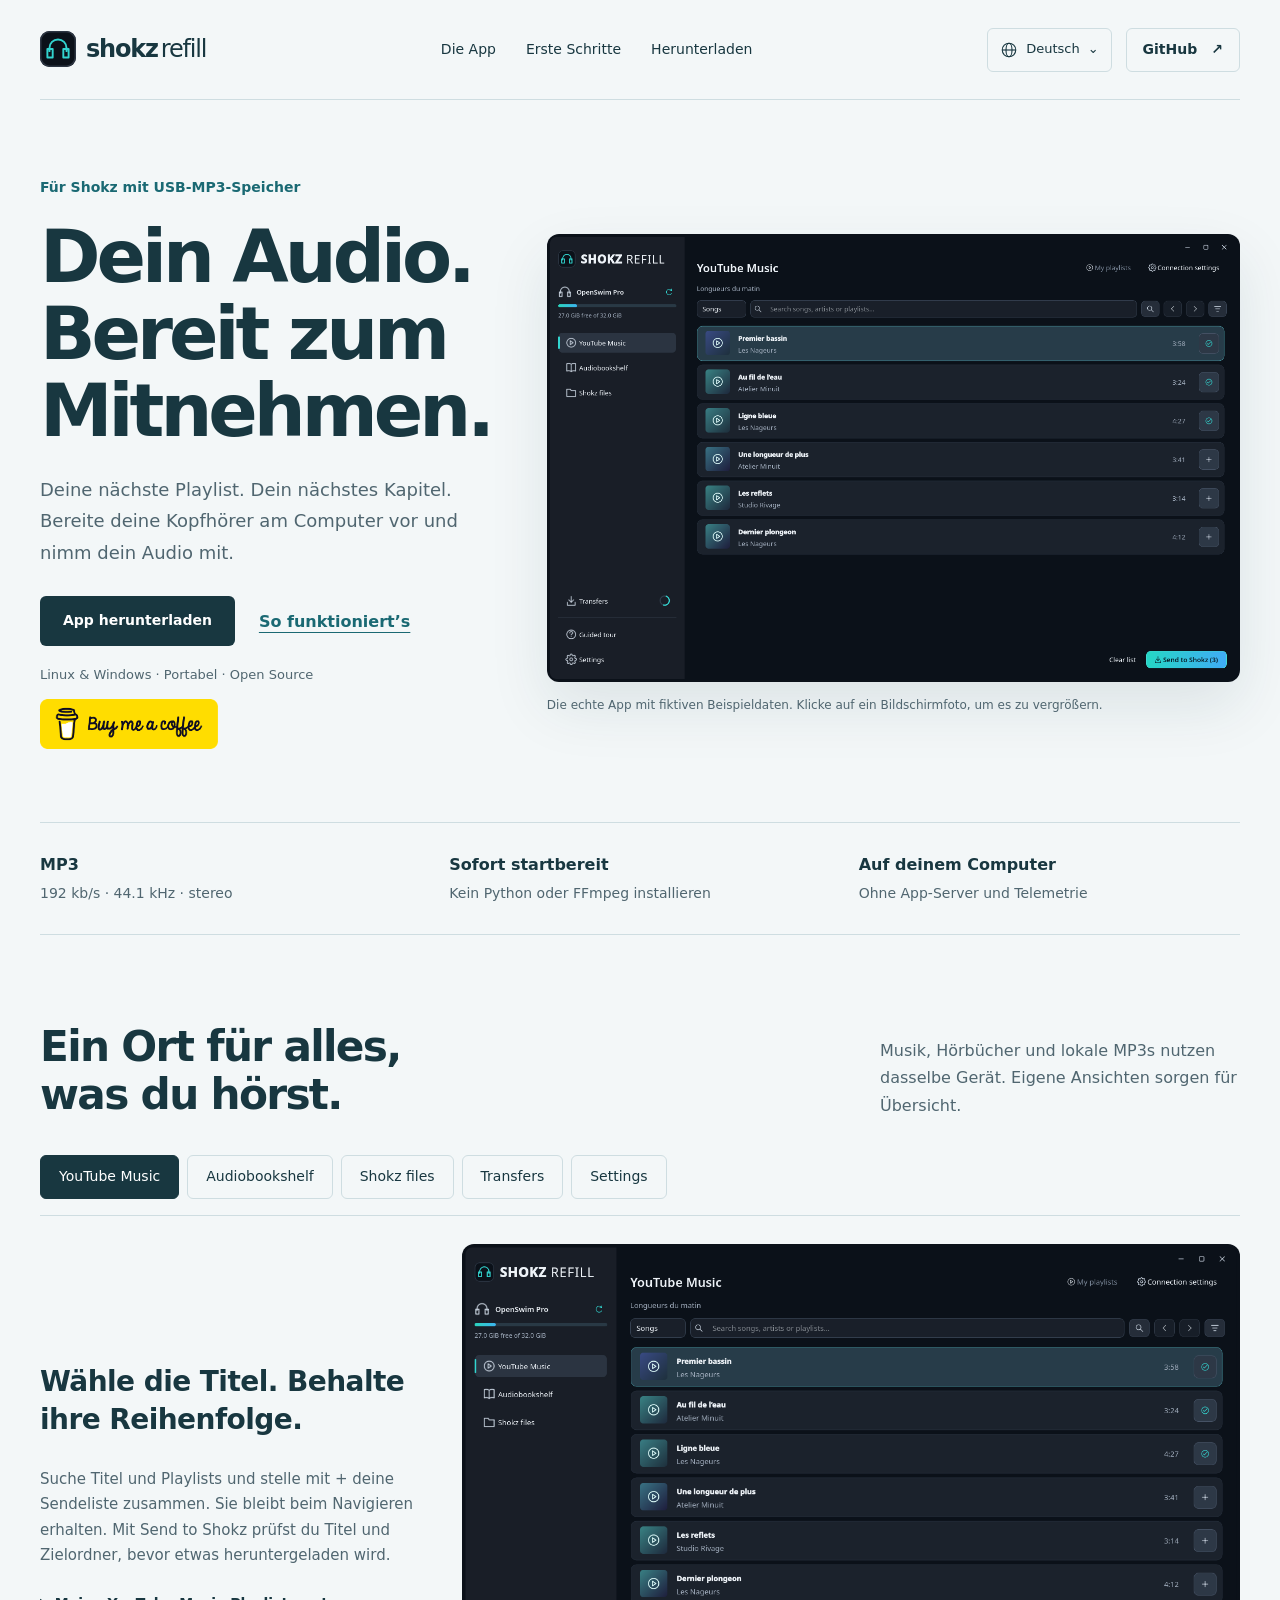
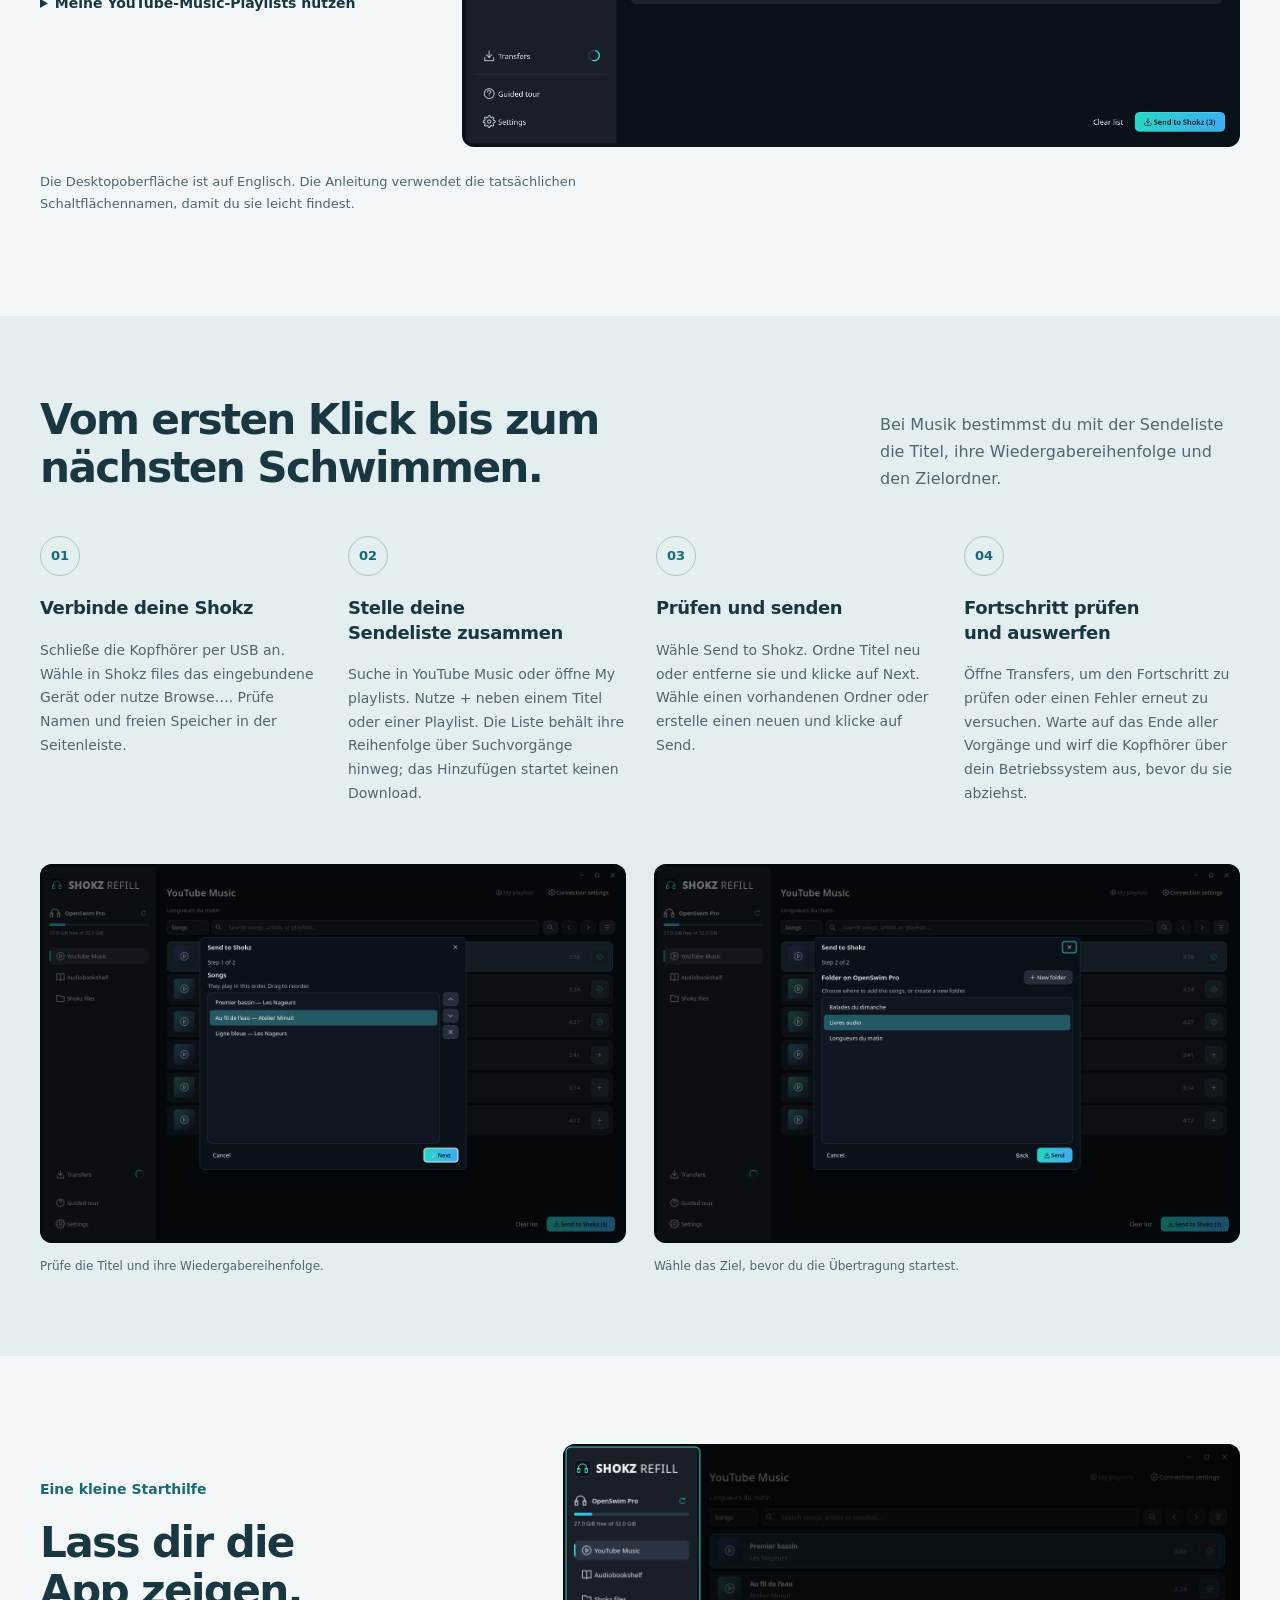
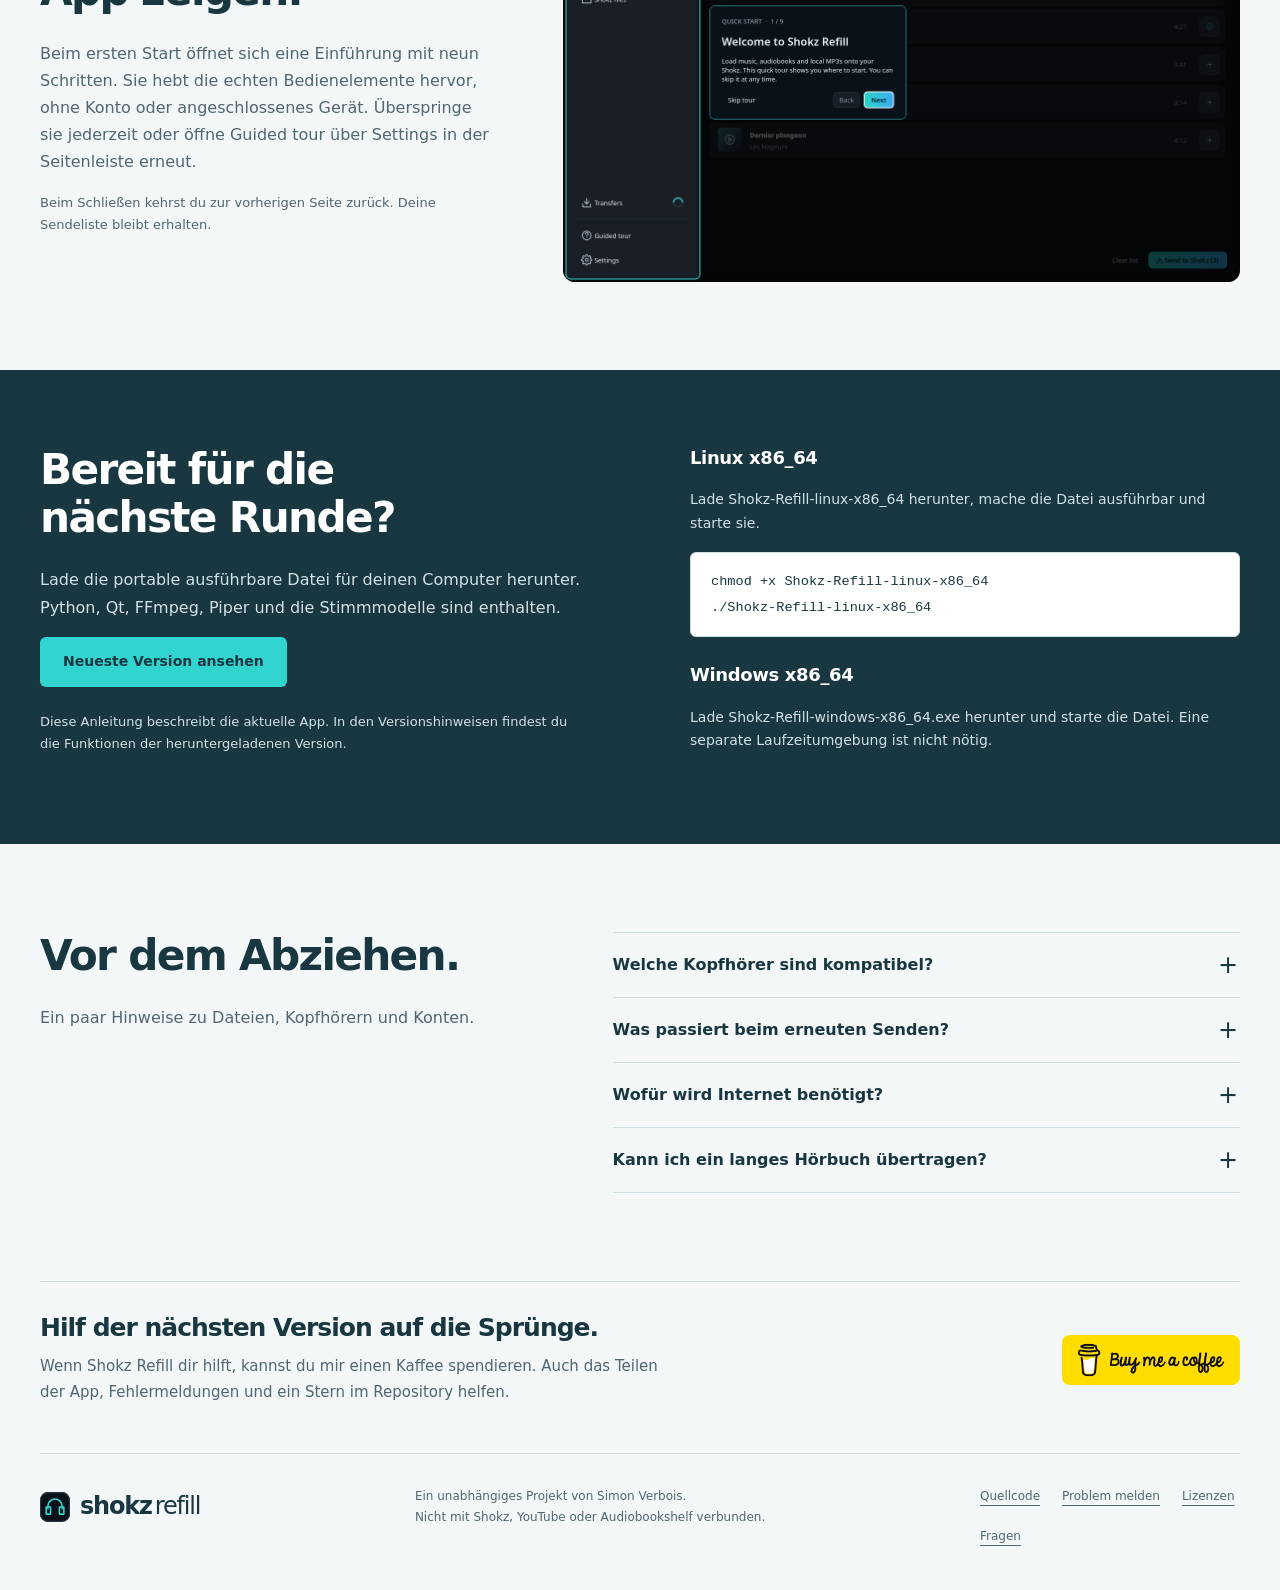
==== commit a73024ac: "Use official coffee button on website and README; settle native layout tests" ====
--- a/docs/de/index.html
+++ b/docs/de/index.html
@@ -45,7 +45,7 @@
             <a class="text-link" href="#guide">So funktioniert’s</a>
           </div>
           <p class="small muted">Linux &amp; Windows · Portabel · Open Source</p>
-          <a class="coffee-link" href="https://buymeacoffee.com/simonverbois" aria-label="Shokz Refill auf Buy Me a Coffee unterstützen"><img src="../buy-me-a-coffee.svg" width="162" height="28" alt="Buy Me a Coffee"></a>
+          <a class="coffee-link" href="https://buymeacoffee.com/simonverbois" aria-label="Shokz Refill auf Buy Me a Coffee unterstützen"><img src="../buy-me-a-coffee.svg" width="178" height="50" alt="Buy Me a Coffee"></a>
         </div>
         <figure class="hero-shot">
           <a class="screenshot" href="../screenshots/music.png" data-preview><img src="../screenshots/music.png" width="1360" height="880" fetchpriority="high" alt="Musiksuche mit drei Titeln in der Sendeliste"></a>
@@ -235,7 +235,7 @@
           <h2 id="support-title">Hilf der nächsten Version auf die Sprünge.</h2>
           <p>Wenn Shokz Refill dir hilft, kannst du mir einen Kaffee spendieren. Auch das Teilen der App, Fehlermeldungen und ein Stern im Repository helfen.</p>
         </div>
-        <a class="coffee-link" href="https://buymeacoffee.com/simonverbois" aria-label="Shokz Refill auf Buy Me a Coffee unterstützen"><img src="../buy-me-a-coffee.svg" width="162" height="28" alt="Buy Me a Coffee"></a>
+        <a class="coffee-link" href="https://buymeacoffee.com/simonverbois" aria-label="Shokz Refill auf Buy Me a Coffee unterstützen"><img src="../buy-me-a-coffee.svg" width="178" height="50" alt="Buy Me a Coffee"></a>
       </section>
     </main>
     <footer class="footer wrap">
--- a/docs/styles.css
+++ b/docs/styles.css
@@ -248,8 +248,8 @@
   border-radius: 4px;
 }
 .coffee-link img {
-  width: 162px;
-  height: 28px;
+  width: 178px;
+  height: auto;
 }
 .coffee-link:hover {
   opacity: 0.82;
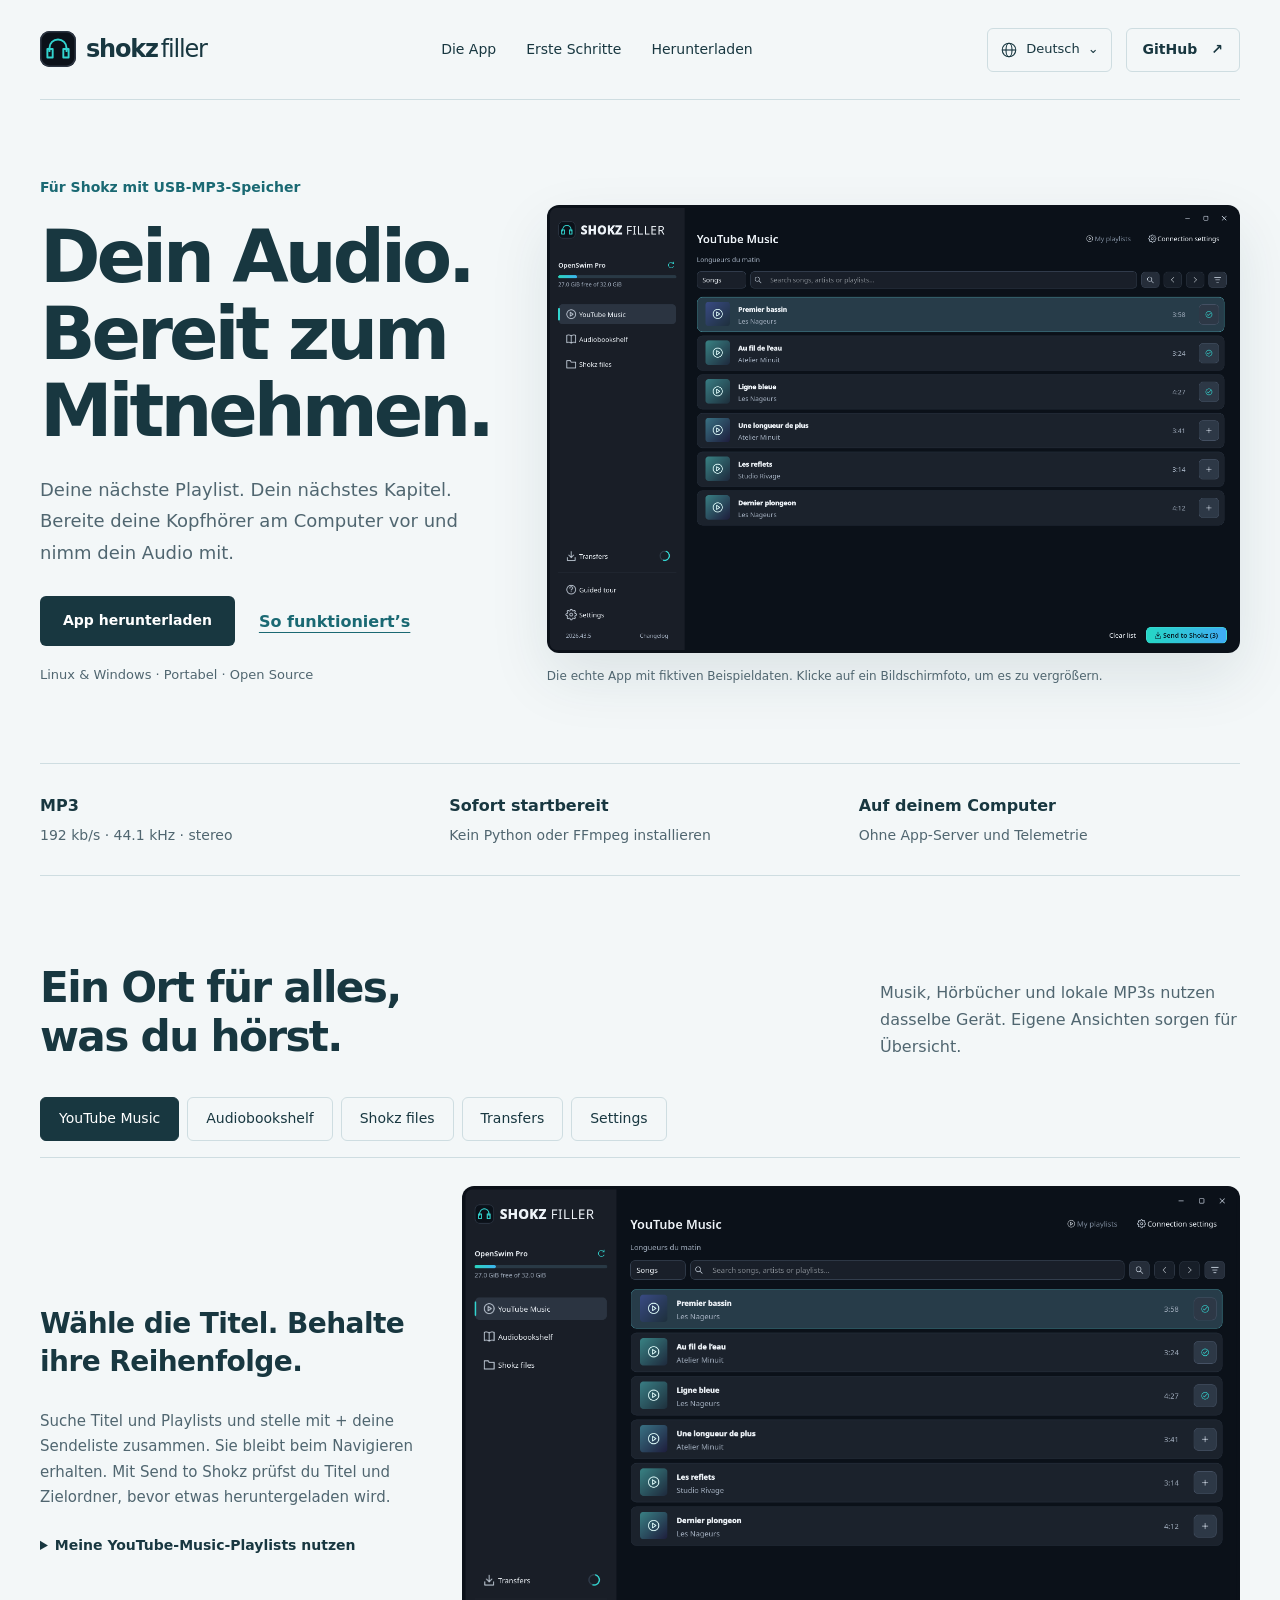
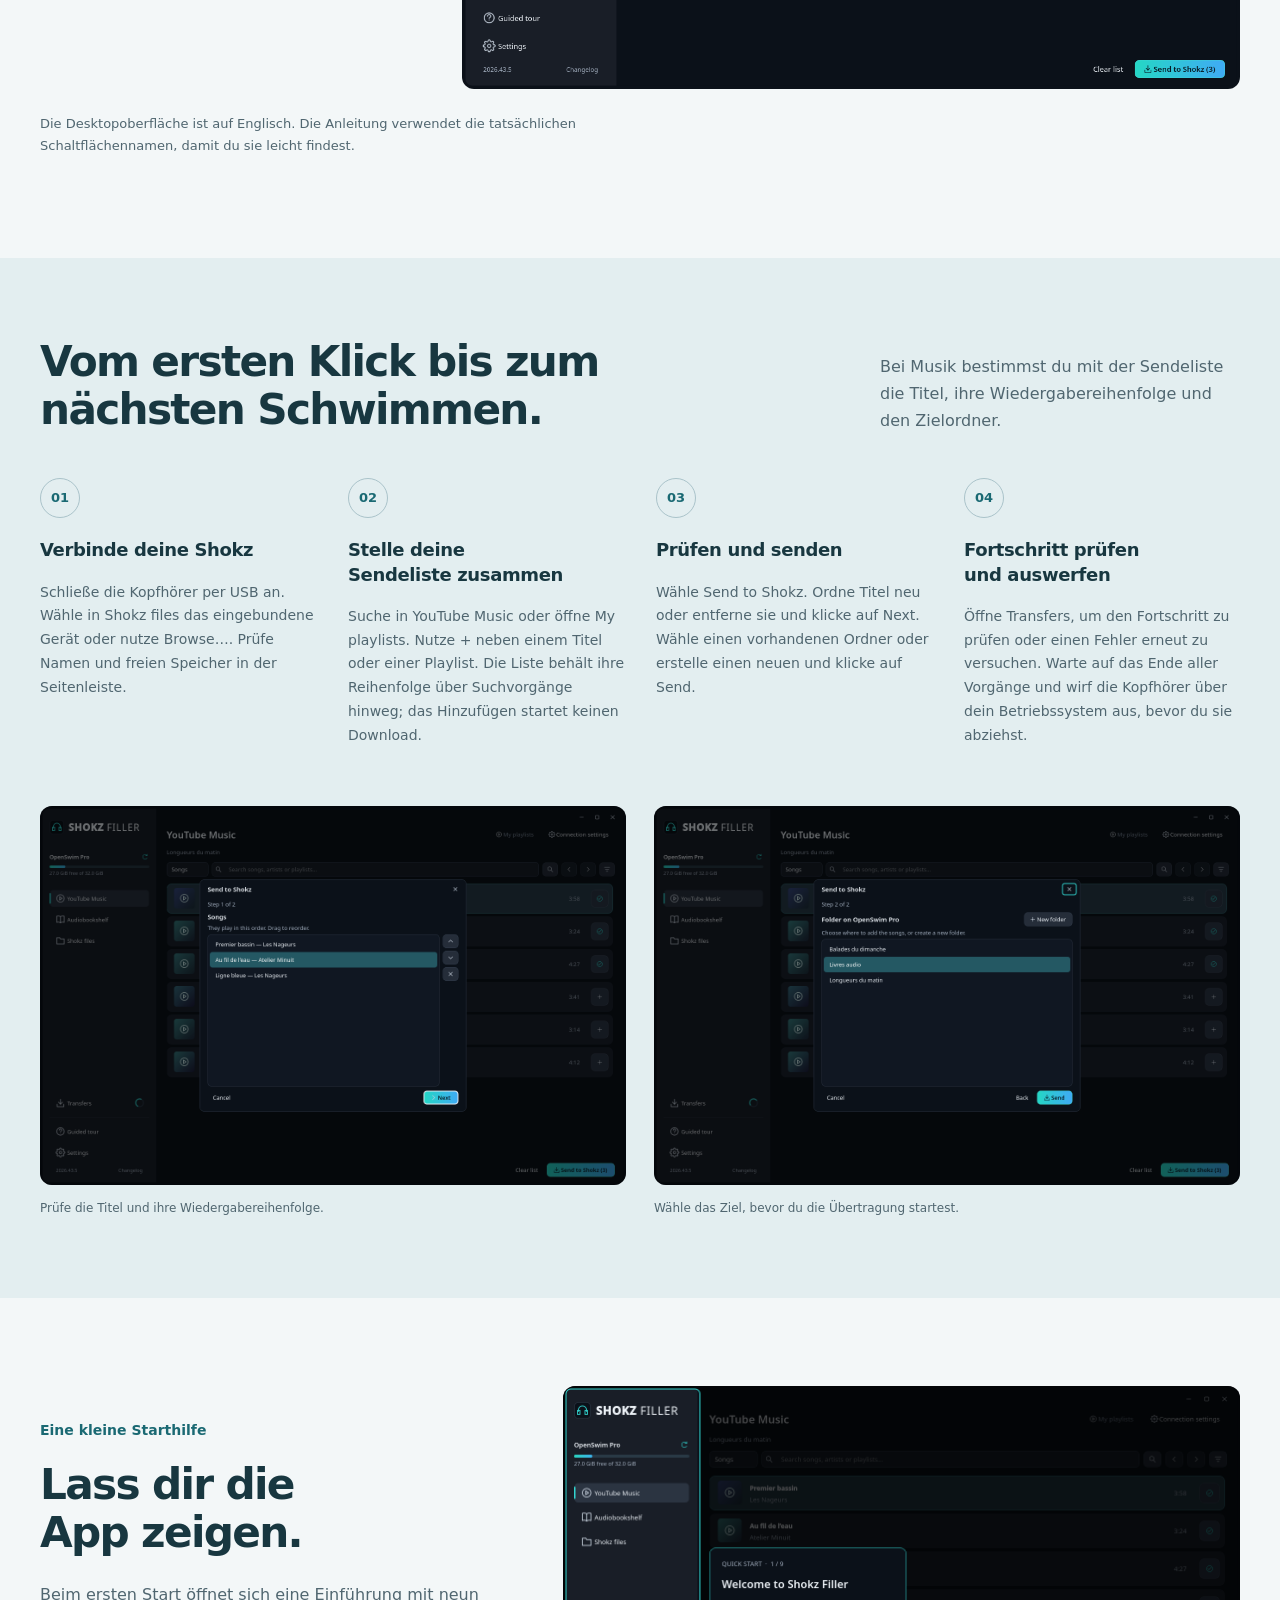
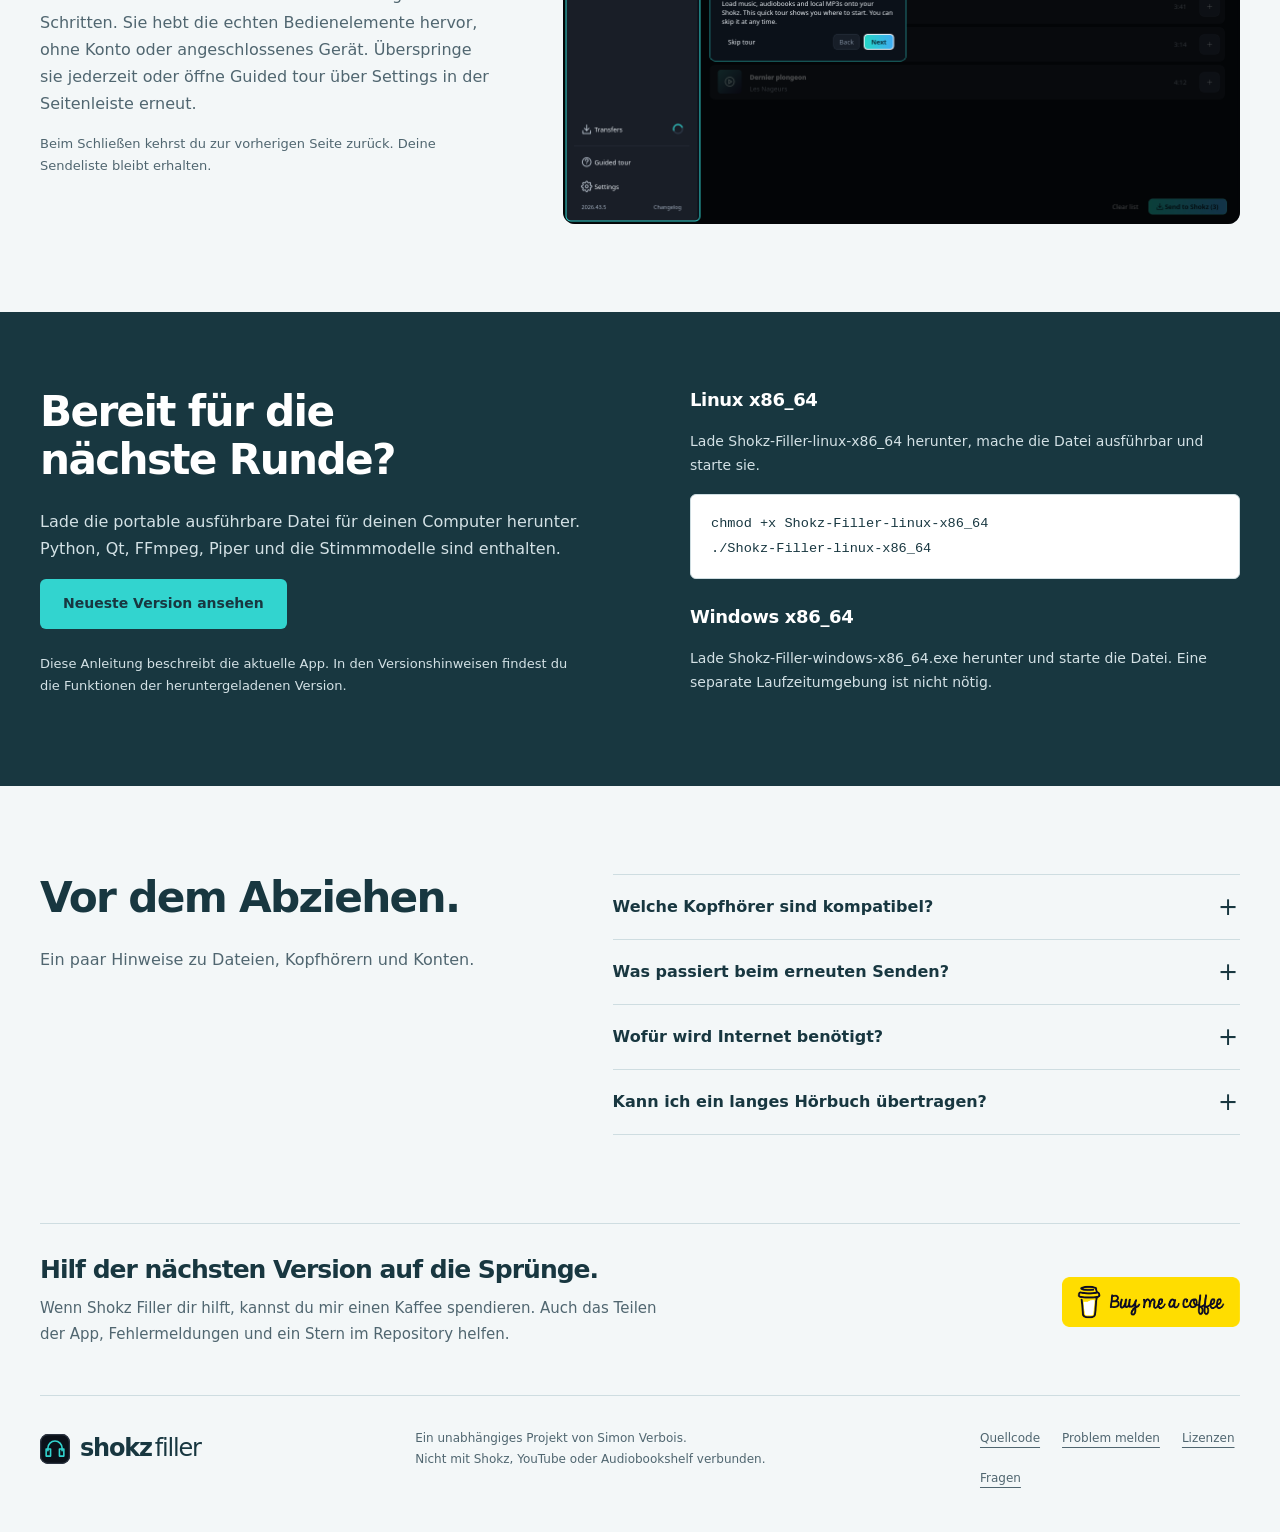
==== commit 7b2bb5d4: "Rename the app to Shokz Filler and refresh chapters, mono audio and the interface - Rename Refill to" ====
--- a/docs/de/index.html
+++ b/docs/de/index.html
@@ -5,9 +5,9 @@
     <meta charset="utf-8">
     <meta name="viewport" content="width=device-width, initial-scale=1">
     <meta name="theme-color" content="#f3f7f8">
-    <title>Shokz Refill — Dein Audio, bereit zum Mitnehmen.</title>
+    <title>Shokz Filler — Dein Audio, bereit zum Mitnehmen.</title>
     <meta name="description" content="Bereite Musik, Audiobookshelf-Kapitel und lokale MP3s für deine Shokz vor. Eine portable App für Linux und Windows mit geprüften Übertragungen, Offline-Stimmen und einer Einführung.">
-    <meta property="og:title" content="Shokz Refill — Dein Audio, bereit zum Mitnehmen.">
+    <meta property="og:title" content="Shokz Filler — Dein Audio, bereit zum Mitnehmen.">
     <meta property="og:description" content="Bereite Musik, Audiobookshelf-Kapitel und lokale MP3s für deine Shokz vor. Eine portable App für Linux und Windows mit geprüften Übertragungen, Offline-Stimmen und einer Einführung.">
     <meta property="og:type" content="website">
     <meta property="og:url" content="https://simon-verbois.github.io/shokz-filler/de/">
@@ -26,7 +26,7 @@
   <body>
     <a class="skip" href="#contenu">Zum Inhalt springen</a>
     <header class="header wrap">
-      <a class="brand" href="./" aria-label="Shokz Refill, Startseite"><img src="../favicon.svg" width="36" height="36" alt=""><span>shokz<span class="brand-light">refill</span></span></a>
+      <a class="brand" href="./" aria-label="Shokz Filler, Startseite"><img src="../favicon.svg" width="36" height="36" alt=""><span>shokz<span class="brand-light">filler</span></span></a>
       <nav aria-label="Hauptnavigation">
         <a href="#decouvrir">Die App</a>
         <a href="#guide">Erste Schritte</a>
@@ -45,7 +45,6 @@
             <a class="text-link" href="#guide">So funktioniert’s</a>
           </div>
           <p class="small muted">Linux &amp; Windows · Portabel · Open Source</p>
-          <a class="coffee-link" href="https://buymeacoffee.com/simonverbois" aria-label="Shokz Refill auf Buy Me a Coffee unterstützen"><img src="../buy-me-a-coffee.svg" width="178" height="50" alt="Buy Me a Coffee"></a>
         </div>
         <figure class="hero-shot">
           <a class="screenshot" href="../screenshots/music.png" data-preview><img src="../screenshots/music.png" width="1360" height="880" fetchpriority="high" alt="Musiksuche mit drei Titeln in der Sendeliste"></a>
@@ -193,13 +192,13 @@
           <div class="platforms">
             <article>
               <h3>Linux x86_64</h3>
-              <p>Lade Shokz-Refill-linux-x86_64 herunter, mache die Datei ausführbar und starte sie.</p>
-              <pre><code>chmod +x Shokz-Refill-linux-x86_64
-./Shokz-Refill-linux-x86_64</code></pre>
+              <p>Lade Shokz-Filler-linux-x86_64 herunter, mache die Datei ausführbar und starte sie.</p>
+              <pre><code>chmod +x Shokz-Filler-linux-x86_64
+./Shokz-Filler-linux-x86_64</code></pre>
             </article>
             <article>
               <h3>Windows x86_64</h3>
-              <p>Lade Shokz-Refill-windows-x86_64.exe herunter und starte die Datei. Eine separate Laufzeitumgebung ist nicht nötig.</p>
+              <p>Lade Shokz-Filler-windows-x86_64.exe herunter und starte die Datei. Eine separate Laufzeitumgebung ist nicht nötig.</p>
             </article>
           </div>
         </div>
@@ -233,13 +232,13 @@
       <section class="support wrap" id="soutenir" aria-labelledby="support-title">
         <div>
           <h2 id="support-title">Hilf der nächsten Version auf die Sprünge.</h2>
-          <p>Wenn Shokz Refill dir hilft, kannst du mir einen Kaffee spendieren. Auch das Teilen der App, Fehlermeldungen und ein Stern im Repository helfen.</p>
-        </div>
-        <a class="coffee-link" href="https://buymeacoffee.com/simonverbois" aria-label="Shokz Refill auf Buy Me a Coffee unterstützen"><img src="../buy-me-a-coffee.svg" width="178" height="50" alt="Buy Me a Coffee"></a>
+          <p>Wenn Shokz Filler dir hilft, kannst du mir einen Kaffee spendieren. Auch das Teilen der App, Fehlermeldungen und ein Stern im Repository helfen.</p>
+        </div>
+        <a class="coffee-link" href="https://buymeacoffee.com/simonverbois" aria-label="Shokz Filler auf Buy Me a Coffee unterstützen"><img src="../buy-me-a-coffee.svg" width="178" height="50" alt="Buy Me a Coffee"></a>
       </section>
     </main>
     <footer class="footer wrap">
-      <a class="brand" href="./"><img src="../favicon.svg" width="30" height="30" alt=""><span>shokz<span class="brand-light">refill</span></span></a>
+      <a class="brand" href="./"><img src="../favicon.svg" width="30" height="30" alt=""><span>shokz<span class="brand-light">filler</span></span></a>
       <p>Ein unabhängiges Projekt von Simon Verbois.<br>Nicht mit Shokz, YouTube oder Audiobookshelf verbunden.</p>
       <div>
         <a href="https://github.com/simon-verbois/shokz-filler">Quellcode</a><a href="https://github.com/simon-verbois/shokz-filler/issues">Problem melden</a><a href="https://github.com/simon-verbois/shokz-filler/blob/main/THIRD_PARTY_NOTICES.md">Lizenzen</a><a href="#questions">Fragen</a>
